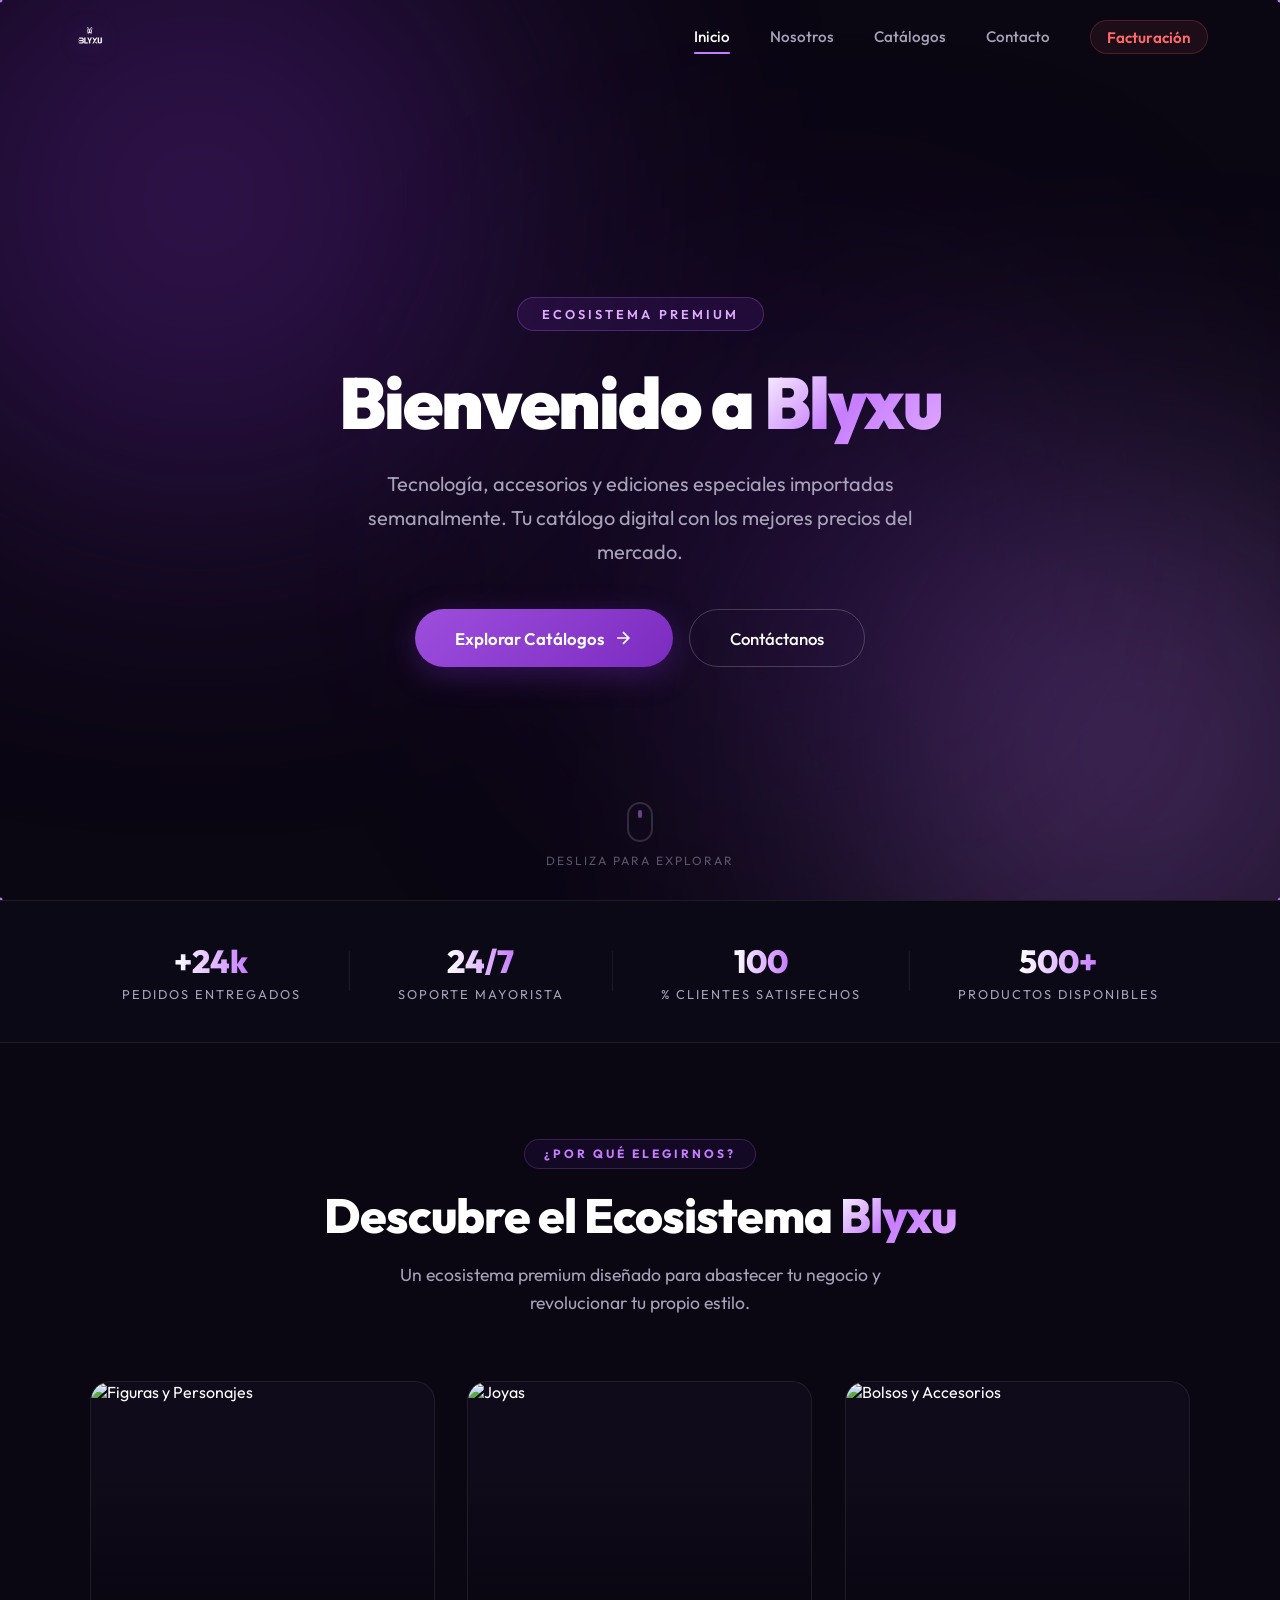
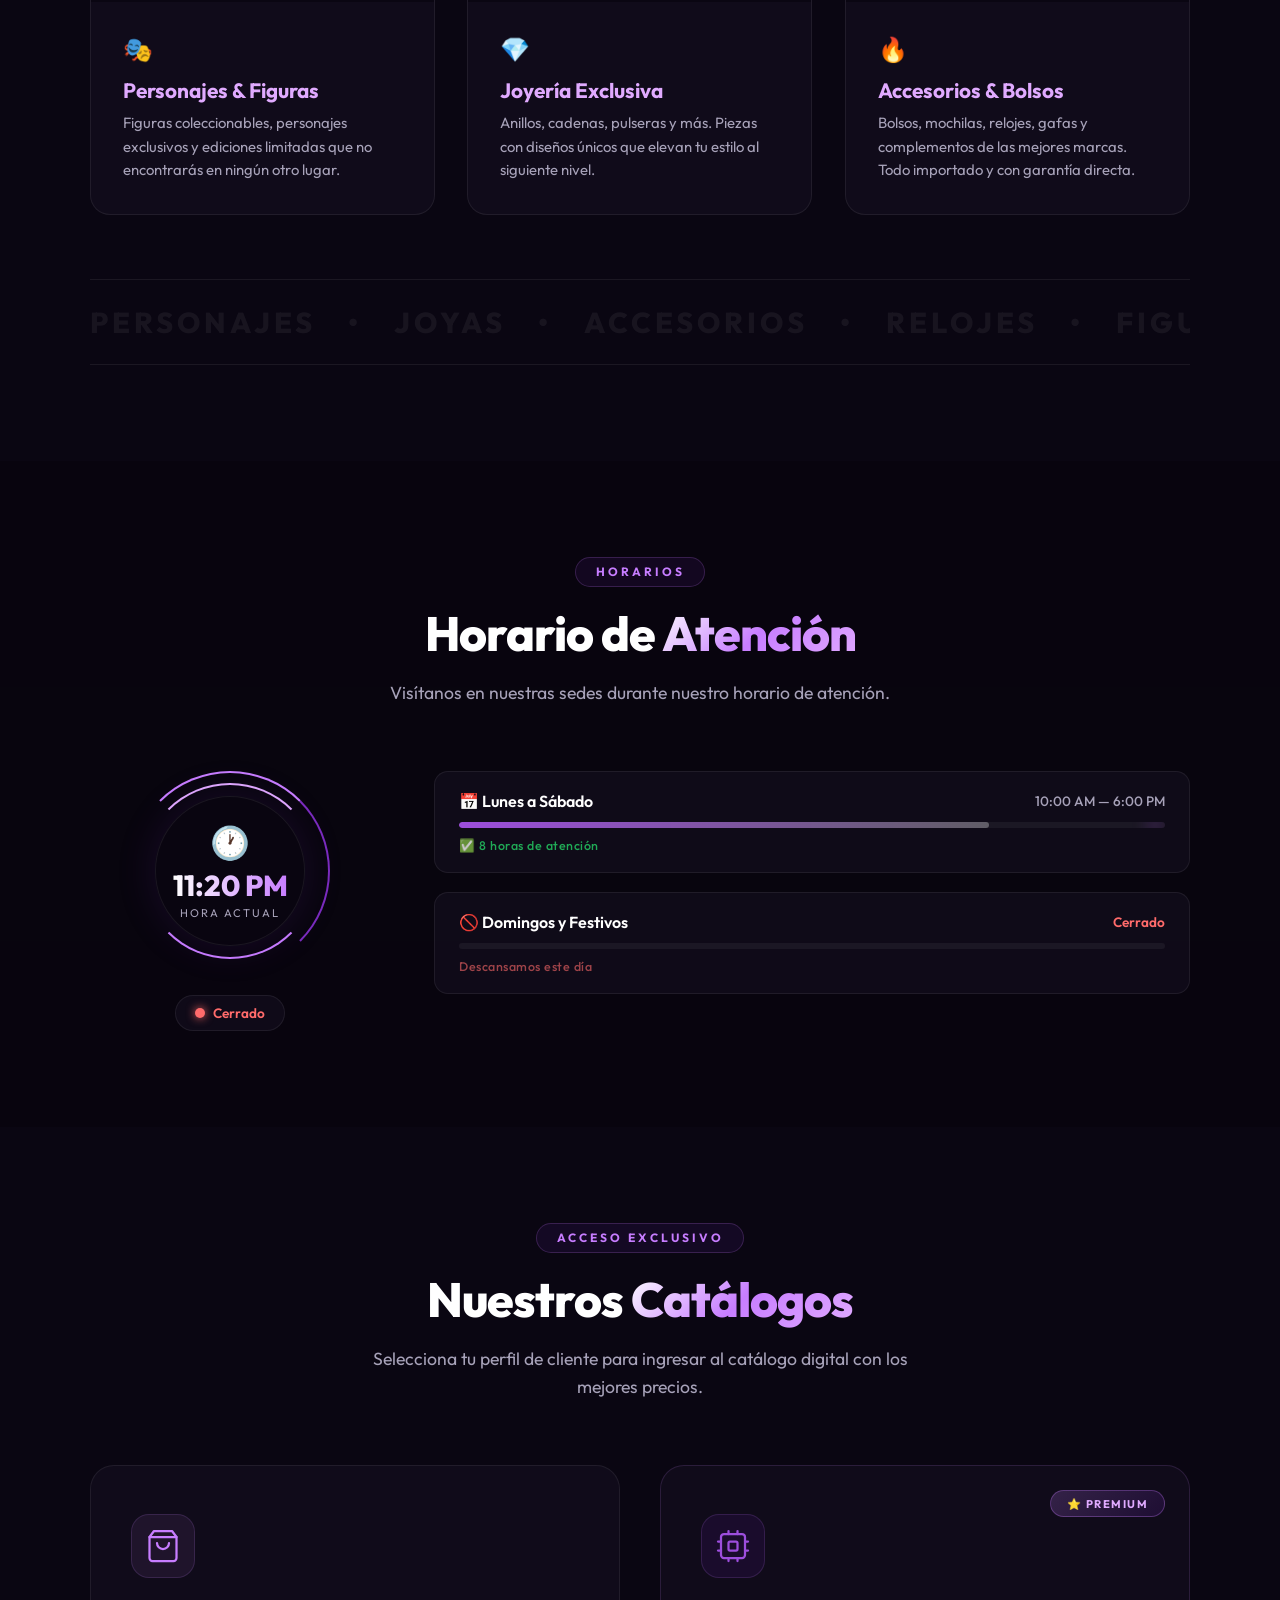
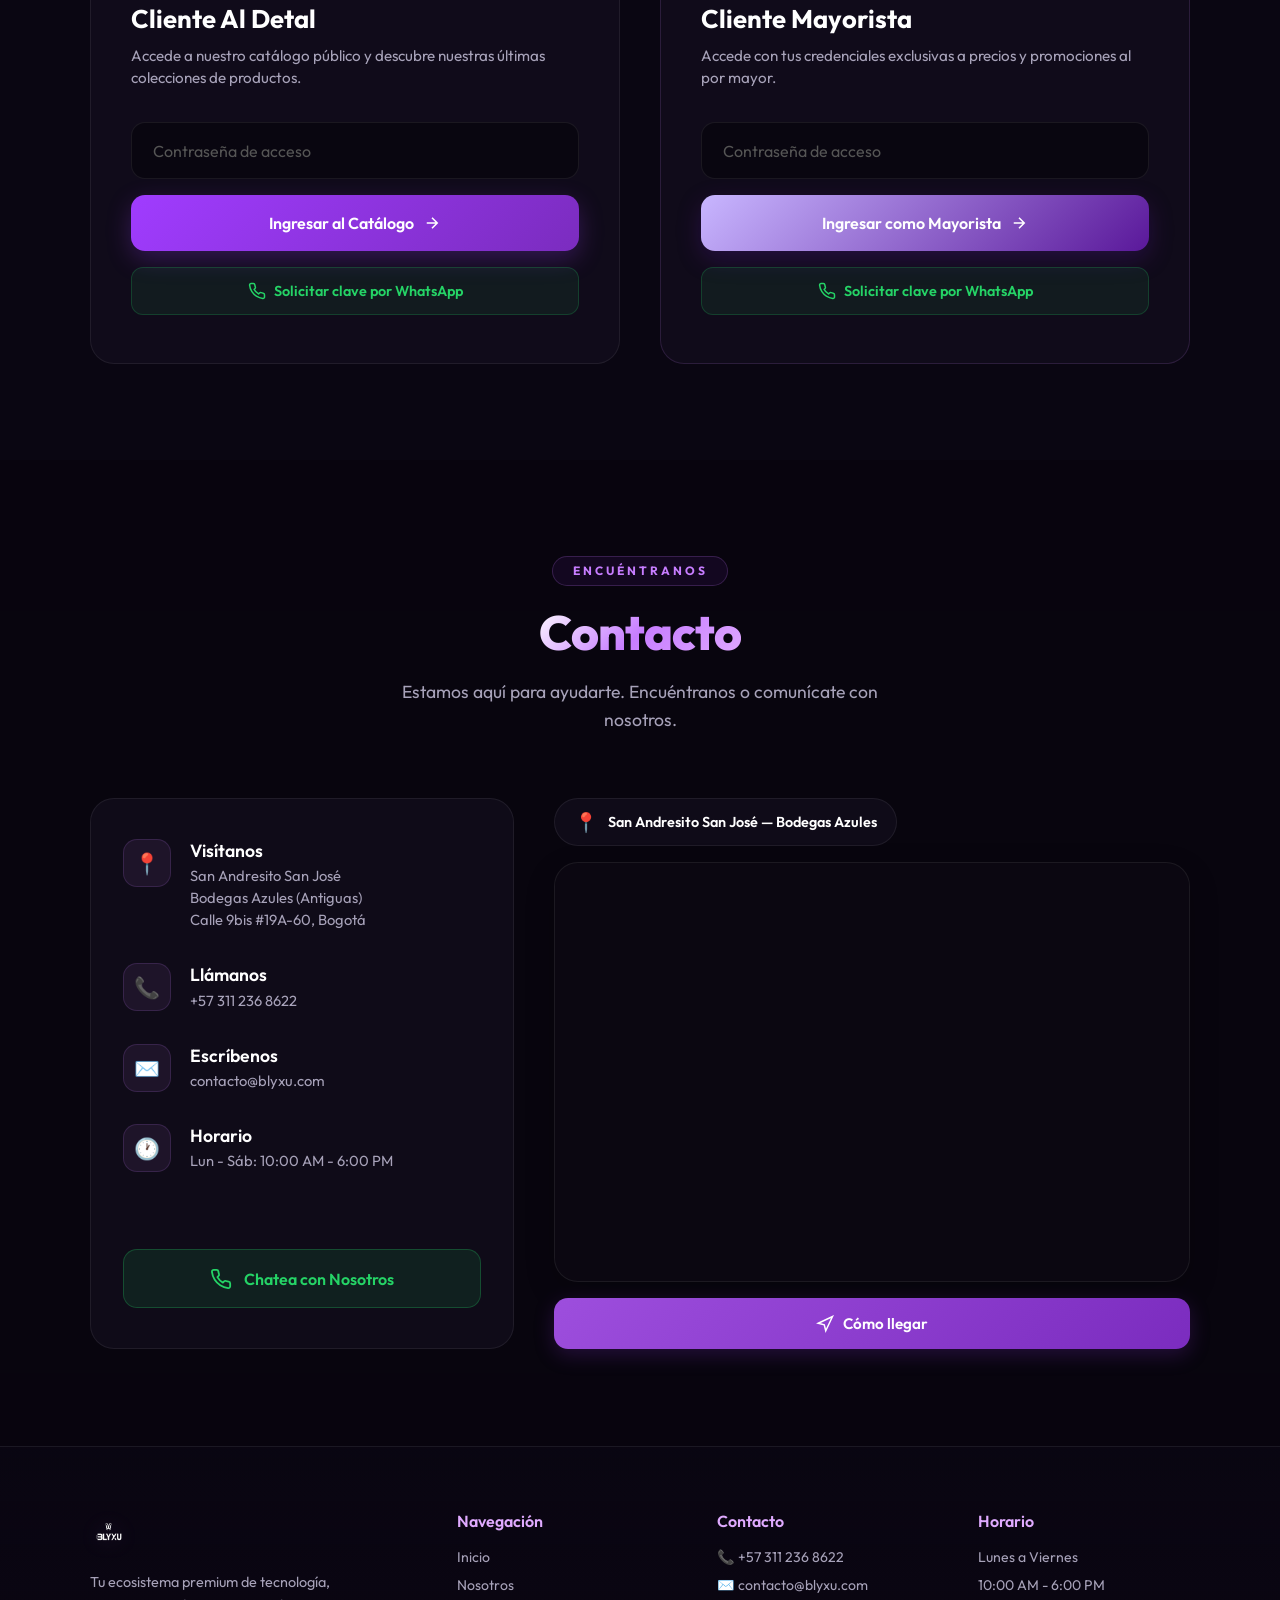
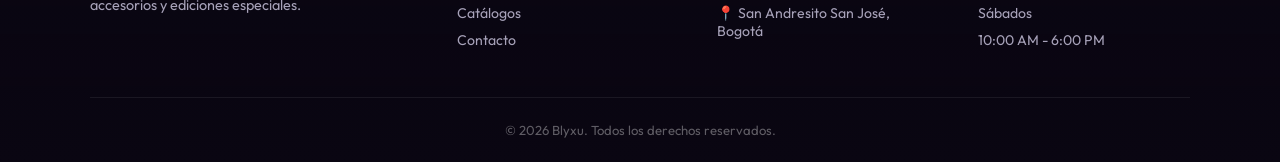
==== index.html @ cc8ca080 "Add files via upload" ====
<!DOCTYPE html>
<html lang="es">

<head>
    <meta charset="UTF-8">
    <meta name="viewport" content="width=device-width, initial-scale=1.0">
    <title>Blyxu | Ecosistema Premium de Productos</title>
    <meta name="description"
        content="Blyxu - Tu ecosistema premium de tecnología, accesorios y ediciones especiales. Catálogos mayorista y detal.">
    <link href="https://fonts.googleapis.com/css2?family=Outfit:wght@300;400;500;600;700;800;900&display=swap"
        rel="stylesheet">
    <link rel="stylesheet" href="style.css">
</head>

<body>

    <!-- Floating Particles Background -->
    <div class="background-container">
        <div class="glow glow-1"></div>
        <div class="glow glow-2"></div>
        <div class="glow glow-3"></div>
        <canvas id="particles-canvas"></canvas>
    </div>



    <!-- ========== NAVIGATION BAR ========== -->
    <nav id="navbar" class="navbar">
        <div class="nav-inner">
            <a href="#inicio" class="nav-logo">
                <img src="logo.png" alt="Blyxu" class="nav-logo-img">
            </a>
            <div class="nav-links" id="nav-links">
                <a href="#inicio" class="nav-link active">Inicio</a>
                <a href="#nosotros" class="nav-link">Nosotros</a>
                <a href="#catalogos" class="nav-link">Catálogos</a>
                <a href="#contacto" class="nav-link">Contacto</a>
                <a href="facturacion.html" class="nav-link nav-link-highlight">Facturación</a>
            </div>
            <button class="nav-toggle" id="nav-toggle" aria-label="Abrir menú">
                <span></span><span></span><span></span>
            </button>
        </div>
    </nav>

    <!-- ========== HERO SECTION ========== -->
    <section id="inicio" class="hero-section">
        <div class="hero-content">
            <div class="hero-badge reveal-on-scroll">ECOSISTEMA PREMIUM</div>
            <h1 class="hero-title reveal-on-scroll delay-1">
                Bienvenido a <span class="gradient-text">Blyxu</span>
            </h1>
            <p class="hero-subtitle reveal-on-scroll delay-2">
                Tecnología, accesorios y ediciones especiales importadas semanalmente. Tu catálogo digital con los
                mejores precios del mercado.
            </p>
            <div class="hero-actions reveal-on-scroll delay-3">
                <a href="#catalogos" class="btn-hero-primary">
                    <span>Explorar Catálogos</span>
                    <svg width="20" height="20" viewBox="0 0 24 24" fill="none" stroke="currentColor" stroke-width="2">
                        <path d="M5 12h14M12 5l7 7-7 7" />
                    </svg>
                </a>
                <a href="#contacto" class="btn-hero-secondary">Contáctanos</a>
            </div>
        </div>
        <div class="hero-scroll-indicator">
            <div class="scroll-mouse">
                <div class="scroll-wheel"></div>
            </div>
            <span>Desliza para explorar</span>
        </div>
    </section>

    <!-- ========== STATS TICKER ========== -->
    <section class="stats-ticker reveal-on-scroll">
        <div class="stats-ticker-inner">
            <div class="stat-pill">
                <span class="stat-number" data-count="25000">0</span>
                <span class="stat-label">Pedidos Entregados</span>
            </div>
            <div class="stat-divider"></div>
            <div class="stat-pill">
                <span class="stat-number">24/7</span>
                <span class="stat-label">Soporte Mayorista</span>
            </div>
            <div class="stat-divider"></div>
            <div class="stat-pill">
                <span class="stat-number" data-count="100">0</span>
                <span class="stat-label">% Clientes Satisfechos</span>
            </div>
            <div class="stat-divider"></div>
            <div class="stat-pill">
                <span class="stat-number">500+</span>
                <span class="stat-label">Productos Disponibles</span>
            </div>
        </div>
    </section>

    <!-- ========== NOSOTROS / FEATURES ========== -->
    <section id="nosotros" class="section-block">
        <div class="section-inner">
            <div class="section-header reveal-on-scroll">
                <span class="section-tag">¿POR QUÉ ELEGIRNOS?</span>
                <h2 class="section-heading">Descubre el Ecosistema <span class="gradient-text">Blyxu</span></h2>
                <p class="section-desc">Un ecosistema premium diseñado para abastecer tu negocio y revolucionar tu
                    propio estilo.</p>
            </div>

            <div class="features-grid">
                <div class="feature-card reveal-on-scroll delay-1">
                    <div class="feature-img-wrap">
                        <img src="https://images.unsplash.com/photo-1608889825205-eebdb9fc5806?auto=format&fit=crop&q=80&w=600"
                            alt="Figuras y Personajes" loading="lazy">
                        <div class="feature-img-overlay"></div>
                    </div>
                    <div class="feature-body">
                        <div class="feature-icon-mini">🎭</div>
                        <h3>Personajes & Figuras</h3>
                        <p>Figuras coleccionables, personajes exclusivos y ediciones limitadas que no encontrarás en
                            ningún otro lugar.</p>
                    </div>
                </div>
                <div class="feature-card reveal-on-scroll delay-2">
                    <div class="feature-img-wrap">
                        <img src="https://images.unsplash.com/photo-1611591437281-460bfbe1220a?auto=format&fit=crop&q=80&w=600"
                            alt="Joyas" loading="lazy">
                        <div class="feature-img-overlay"></div>
                    </div>
                    <div class="feature-body">
                        <div class="feature-icon-mini">💎</div>
                        <h3>Joyería Exclusiva</h3>
                        <p>Anillos, cadenas, pulseras y más. Piezas con diseños únicos que elevan tu estilo al siguiente
                            nivel.</p>
                    </div>
                </div>
                <div class="feature-card reveal-on-scroll delay-3">
                    <div class="feature-img-wrap">
                        <img src="https://images.unsplash.com/photo-1548036328-c9fa89d128fa?auto=format&fit=crop&q=80&w=600"
                            alt="Bolsos y Accesorios" loading="lazy">
                        <div class="feature-img-overlay"></div>
                    </div>
                    <div class="feature-body">
                        <div class="feature-icon-mini">🔥</div>
                        <h3>Accesorios & Bolsos</h3>
                        <p>Bolsos, mochilas, relojes, gafas y complementos de las mejores marcas. Todo importado y con
                            garantía directa.</p>
                    </div>
                </div>
            </div>

            <!-- Horizontal Scrolling Brands/Features -->
            <div class="marquee-strip reveal-on-scroll">
                <div class="marquee-track">
                    <span>PERSONAJES</span><span>•</span>
                    <span>JOYAS</span><span>•</span>
                    <span>ACCESORIOS</span><span>•</span>
                    <span>RELOJES</span><span>•</span>
                    <span>FIGURAS</span><span>•</span>
                    <span>EDICIONES LIMITADAS</span><span>•</span>
                    <span>PERSONAJES</span><span>•</span>
                    <span>JOYAS</span><span>•</span>
                    <span>ACCESORIOS</span><span>•</span>
                    <span>RELOJES</span><span>•</span>
                    <span>FIGURAS</span><span>•</span>
                    <span>EDICIONES LIMITADAS</span><span>•</span>
                </div>
            </div>
        </div>
    </section>

    <!-- ========== HORARIOS ========== -->
    <section class="section-block section-dark" id="horarios">
        <div class="section-inner">
            <div class="section-header reveal-on-scroll">
                <span class="section-tag">HORARIOS</span>
                <h2 class="section-heading">Horario de <span class="gradient-text">Atención</span></h2>
                <p class="section-desc">Visítanos en nuestras sedes durante nuestro horario de atención.</p>
            </div>

            <div class="schedule-visual">
                <!-- Animated Clock -->
                <div class="schedule-clock-wrap reveal-on-scroll delay-1">
                    <div class="schedule-clock">
                        <div class="clock-ring"></div>
                        <div class="clock-ring clock-ring-2"></div>
                        <div class="clock-center">
                            <div class="clock-icon">🕐</div>
                            <div class="clock-live" id="live-clock">--:--</div>
                            <div class="clock-label">Hora Actual</div>
                        </div>
                    </div>
                    <div class="clock-status" id="clock-status">
                        <span class="status-dot"></span>
                        <span>Verificando...</span>
                    </div>
                </div>

                <!-- Schedule Bars (Compact) -->
                <div class="schedule-bars-wrap">
                    <div class="schedule-bar-item reveal-on-scroll delay-1">
                        <div class="bar-header">
                            <span class="bar-day">📅 Lunes a Sábado</span>
                            <span class="bar-time">10:00 AM — 6:00 PM</span>
                        </div>
                        <div class="bar-track">
                            <div class="bar-fill" data-width="75" style="--bar-color: #9d4edd;"></div>
                            <div class="bar-glow" style="--bar-color: #9d4edd;"></div>
                        </div>
                        <div class="bar-status-tag open-tag">✅ 8 horas de atención</div>
                    </div>
                    <div class="schedule-bar-item schedule-bar-closed reveal-on-scroll delay-2">
                        <div class="bar-header">
                            <span class="bar-day">🚫 Domingos y Festivos</span>
                            <span class="bar-time closed-text">Cerrado</span>
                        </div>
                        <div class="bar-track">
                            <div class="bar-fill" data-width="0" style="--bar-color: #ff6b6b;"></div>
                        </div>
                        <div class="bar-status-tag closed-tag">Descansamos este día</div>
                    </div>
                </div>
            </div>
        </div>
    </section>

    <!-- ========== CATÁLOGOS ========== -->
    <section id="catalogos" class="section-block">
        <div class="section-inner">
            <div class="section-header reveal-on-scroll">
                <span class="section-tag">ACCESO EXCLUSIVO</span>
                <h2 class="section-heading">Nuestros <span class="gradient-text">Catálogos</span></h2>
                <p class="section-desc">Selecciona tu perfil de cliente para ingresar al catálogo digital con los
                    mejores precios.</p>
            </div>

            <div class="catalog-cards">
                <!-- Detal Card -->
                <div class="catalog-card reveal-on-scroll delay-1" id="card-detal">
                    <div class="catalog-card-shine"></div>
                    <div class="catalog-card-content">
                        <div class="catalog-icon">
                            <svg xmlns="http://www.w3.org/2000/svg" width="36" height="36" viewBox="0 0 24 24"
                                fill="none" stroke="currentColor" stroke-width="1.5" stroke-linecap="round"
                                stroke-linejoin="round">
                                <path d="M6 2 3 6v14a2 2 0 0 0 2 2h14a2 2 0 0 0 2-2V6l-3-4Z" />
                                <path d="M3 6h18" />
                                <path d="M16 10a4 4 0 0 1-8 0" />
                            </svg>
                        </div>
                        <h3>Cliente Al Detal</h3>
                        <p>Accede a nuestro catálogo público y descubre nuestras últimas colecciones de productos.</p>
                        <form id="form-detal" class="catalog-form">
                            <div class="input-wrap">
                                <input type="password" id="pass-detal" required placeholder="Contraseña de acceso"
                                    autocomplete="off">
                                <div class="input-focus-line"></div>
                            </div>
                            <div id="error-detal" class="form-error">Contraseña incorrecta</div>
                            <button type="submit" class="btn-catalog btn-detal">
                                <span>Ingresar al Catálogo</span>
                                <svg width="18" height="18" viewBox="0 0 24 24" fill="none" stroke="currentColor"
                                    stroke-width="2">
                                    <path d="M5 12h14M12 5l7 7-7 7" />
                                </svg>
                            </button>
                            <a href="https://wa.me/573112368622?text=Solicito%20clave%20para%20ingresar%20al%20cat%C3%A1logo"
                                target="_blank" class="btn-whatsapp">
                                <svg xmlns="http://www.w3.org/2000/svg" width="18" height="18" viewBox="0 0 24 24"
                                    fill="none" stroke="currentColor" stroke-width="2" stroke-linecap="round"
                                    stroke-linejoin="round">
                                    <path
                                        d="M22 16.92v3a2 2 0 0 1-2.18 2 19.79 19.79 0 0 1-8.63-3.07 19.5 19.5 0 0 1-6-6 19.79 19.79 0 0 1-3.07-8.67A2 2 0 0 1 4.11 2h3a2 2 0 0 1 2 1.72 12.84 12.84 0 0 0 .7 2.81 2 2 0 0 1-.45 2.11L8.09 9.91a16 16 0 0 0 6 6l1.27-1.27a2 2 0 0 1 2.11-.45 12.84 12.84 0 0 0 2.81.7A2 2 0 0 1 22 16.92z" />
                                </svg>
                                Solicitar clave por WhatsApp
                            </a>
                        </form>
                    </div>
                </div>

                <!-- Mayorista Card -->
                <div class="catalog-card catalog-card-premium reveal-on-scroll delay-2" id="card-mayorista">
                    <div class="catalog-card-shine"></div>
                    <div class="premium-badge">⭐ PREMIUM</div>
                    <div class="catalog-card-content">
                        <div class="catalog-icon catalog-icon-premium">
                            <svg xmlns="http://www.w3.org/2000/svg" width="36" height="36" viewBox="0 0 24 24"
                                fill="none" stroke="currentColor" stroke-width="1.5" stroke-linecap="round"
                                stroke-linejoin="round">
                                <rect width="16" height="16" x="4" y="4" rx="2" ry="2" />
                                <rect width="6" height="6" x="9" y="9" rx="1" />
                                <path d="M15 2v2" />
                                <path d="M15 20v2" />
                                <path d="M2 15h2" />
                                <path d="M2 9h2" />
                                <path d="M20 15h2" />
                                <path d="M20 9h2" />
                                <path d="M9 2v2" />
                                <path d="M9 20v2" />
                            </svg>
                        </div>
                        <h3>Cliente Mayorista</h3>
                        <p>Accede con tus credenciales exclusivas a precios y promociones al por mayor.</p>
                        <form id="form-mayorista" class="catalog-form">
                            <div class="input-wrap">
                                <input type="password" id="pass-mayorista" required placeholder="Contraseña de acceso"
                                    autocomplete="off">
                                <div class="input-focus-line"></div>
                            </div>
                            <div id="error-mayorista" class="form-error">Contraseña incorrecta</div>
                            <button type="submit" class="btn-catalog btn-mayorista">
                                <span>Ingresar como Mayorista</span>
                                <svg width="18" height="18" viewBox="0 0 24 24" fill="none" stroke="currentColor"
                                    stroke-width="2">
                                    <path d="M5 12h14M12 5l7 7-7 7" />
                                </svg>
                            </button>
                            <a href="https://wa.me/573112368622?text=Solicito%20clave%20para%20ingresar%20al%20cat%C3%A1logo"
                                target="_blank" class="btn-whatsapp">
                                <svg xmlns="http://www.w3.org/2000/svg" width="18" height="18" viewBox="0 0 24 24"
                                    fill="none" stroke="currentColor" stroke-width="2" stroke-linecap="round"
                                    stroke-linejoin="round">
                                    <path
                                        d="M22 16.92v3a2 2 0 0 1-2.18 2 19.79 19.79 0 0 1-8.63-3.07 19.5 19.5 0 0 1-6-6 19.79 19.79 0 0 1-3.07-8.67A2 2 0 0 1 4.11 2h3a2 2 0 0 1 2 1.72 12.84 12.84 0 0 0 .7 2.81 2 2 0 0 1-.45 2.11L8.09 9.91a16 16 0 0 0 6 6l1.27-1.27a2 2 0 0 1 2.11-.45 12.84 12.84 0 0 0 2.81.7A2 2 0 0 1 22 16.92z" />
                                </svg>
                                Solicitar clave por WhatsApp
                            </a>
                        </form>
                    </div>
                </div>
            </div>
        </div>
    </section>

    <!-- ========== CONTACTO ========== -->
    <section id="contacto" class="section-block section-dark">
        <div class="section-inner">
            <div class="section-header reveal-on-scroll">
                <span class="section-tag">ENCUÉNTRANOS</span>
                <h2 class="section-heading"><span class="gradient-text">Contacto</span></h2>
                <p class="section-desc">Estamos aquí para ayudarte. Encuéntranos o comunícate con nosotros.</p>
            </div>

            <div class="contact-grid">
                <div class="contact-info-card reveal-on-scroll delay-1">
                    <div class="info-item">
                        <span class="info-icon">📍</span>
                        <div>
                            <h3>Visítanos</h3>
                            <p>San Andresito San José<br>Bodegas Azules (Antiguas)<br>Calle 9bis #19A-60, Bogotá</p>
                        </div>
                    </div>
                    <div class="info-item">
                        <span class="info-icon">📞</span>
                        <div>
                            <h3>Llámanos</h3>
                            <p>+57 311 236 8622</p>
                        </div>
                    </div>
                    <div class="info-item">
                        <span class="info-icon">✉️</span>
                        <div>
                            <h3>Escríbenos</h3>
                            <p>contacto@blyxu.com</p>
                        </div>
                    </div>
                    <div class="info-item">
                        <span class="info-icon">🕐</span>
                        <div>
                            <h3>Horario</h3>
                            <p>Lun - Sáb: 10:00 AM - 6:00 PM</p>
                        </div>
                    </div>
                    <a href="https://wa.me/573112368622?text=Hola%2C%20quiero%20más%20información" target="_blank"
                        class="btn-whatsapp-big">
                        <svg xmlns="http://www.w3.org/2000/svg" width="22" height="22" viewBox="0 0 24 24" fill="none"
                            stroke="currentColor" stroke-width="2" stroke-linecap="round" stroke-linejoin="round">
                            <path
                                d="M22 16.92v3a2 2 0 0 1-2.18 2 19.79 19.79 0 0 1-8.63-3.07 19.5 19.5 0 0 1-6-6 19.79 19.79 0 0 1-3.07-8.67A2 2 0 0 1 4.11 2h3a2 2 0 0 1 2 1.72 12.84 12.84 0 0 0 .7 2.81 2 2 0 0 1-.45 2.11L8.09 9.91a16 16 0 0 0 6 6l1.27-1.27a2 2 0 0 1 2.11-.45 12.84 12.84 0 0 0 2.81.7A2 2 0 0 1 22 16.92z" />
                        </svg>
                        Chatea con Nosotros
                    </a>
                </div>
                <div class="contact-map-wrap reveal-on-scroll delay-2">
                    <div class="map-label">
                        <span class="map-pin-anim">📍</span>
                        <span>San Andresito San José — Bodegas Azules</span>
                    </div>
                    <div class="contact-map-card">
                        <iframe
                            src="https://www.google.com/maps/embed?pb=!1m18!1m12!1m3!1d3976.85!2d-74.09147!3d4.60434!2m3!1f0!2f0!3f0!3m2!1i1024!2i768!4f13.1!3m3!1m2!1s0x8e3f99a7dc4fef97%3A0x5e1aef4b4e9c8a1a!2sSan%20Andresito%20San%20Jos%C3%A9!5e0!3m2!1ses!2sco!4v1700000000000!5m2!1ses!2sco"
                            width="100%" height="100%" style="border:0;" allowfullscreen="" loading="lazy"
                            referrerpolicy="no-referrer-when-downgrade"></iframe>
                    </div>
                    <a href="https://maps.google.com/?q=San+Andresito+San+Jose+Bogota" target="_blank"
                        class="map-directions-btn">
                        <svg width="18" height="18" viewBox="0 0 24 24" fill="none" stroke="currentColor"
                            stroke-width="2">
                            <path d="M3 11l19-9-9 19-2-8-8-2z" />
                        </svg>
                        Cómo llegar
                    </a>
                </div>
            </div>
        </div>
    </section>



    <!-- ========== FOOTER ========== -->
    <footer class="footer">
        <div class="footer-inner">
            <div class="footer-top">
                <div class="footer-brand">
                    <img src="logo.png" alt="Blyxu" class="footer-logo">
                    <p>Tu ecosistema premium de tecnología, accesorios y ediciones especiales.</p>
                </div>
                <div class="footer-links-group">
                    <h4>Navegación</h4>
                    <a href="#inicio">Inicio</a>
                    <a href="#nosotros">Nosotros</a>
                    <a href="#catalogos">Catálogos</a>
                    <a href="#contacto">Contacto</a>
                </div>
                <div class="footer-links-group">
                    <h4>Contacto</h4>
                    <span>📞 +57 311 236 8622</span>
                    <span>✉️ contacto@blyxu.com</span>
                    <span>📍 San Andresito San José, Bogotá</span>
                </div>
                <div class="footer-links-group">
                    <h4>Horario</h4>
                    <span>Lunes a Viernes</span>
                    <span>10:00 AM - 6:00 PM</span>
                    <span>Sábados</span>
                    <span>10:00 AM - 6:00 PM</span>
                </div>
            </div>
            <div class="footer-bottom">
                <span>&copy; 2026 Blyxu. Todos los derechos reservados.</span>
            </div>
        </div>
    </footer>

    <script src="script.js"></script>
</body>

</html>
---- style.css ----
:root {
    --bg: #0a0612;
    --text: #ffffff;
    --text-muted: #a7a2b9;
    --purple: #7b2cbf;
    --purple-light: #c77dff;
    --purple-pale: #e0aaff;
    --glass: rgba(22, 17, 34, 0.55);
    --glass-border: rgba(255,255,255,0.07);
    --radius: 20px;
}
*, *::before, *::after { margin:0; padding:0; box-sizing:border-box; }
html { scroll-behavior: smooth; scroll-padding-top: 80px; }
body { font-family:'Outfit',sans-serif; background:var(--bg); color:var(--text); overflow-x:hidden; }

/* ===== BACKGROUND ===== */
.background-container { position:fixed; inset:0; z-index:-1; overflow:hidden; }
#particles-canvas { position:absolute; inset:0; width:100%; height:100%; }
.glow { position:absolute; border-radius:50%; filter:blur(150px); opacity:.4; animation:gFloat 20s infinite alternate; }
.glow-1 { width:600px; height:600px; background:var(--purple); top:-100px; left:-100px; }
.glow-2 { width:500px; height:500px; background:var(--purple-light); bottom:-100px; right:-100px; animation-delay:-7s; }
.glow-3 { width:350px; height:350px; background:#5a189a; top:40%; left:50%; animation-delay:-12s; }
@keyframes gFloat { 0%{transform:translate(0,0) scale(1)} 50%{transform:translate(80px,40px) scale(1.15)} 100%{transform:translate(-40px,80px) scale(.9)} }

/* ===== SCHEDULE VISUAL ===== */
.schedule-visual { display:grid; grid-template-columns:280px 1fr; gap:4rem; align-items:start; }

/* Clock */
.schedule-clock-wrap { display:flex; flex-direction:column; align-items:center; gap:1.5rem; }
.schedule-clock { position:relative; width:200px; height:200px; display:flex; align-items:center; justify-content:center; }
.clock-ring { position:absolute; inset:0; border-radius:50%; border:2px solid transparent; border-top-color:var(--purple-light); border-right-color:var(--purple); animation:clockSpin 4s linear infinite; }
.clock-ring-2 { border-top-color:var(--purple-pale); border-right-color:transparent; border-bottom-color:var(--purple-light); animation:clockSpin 6s linear infinite reverse; inset:12px; }
@keyframes clockSpin { 0%{transform:rotate(0deg)} 100%{transform:rotate(360deg)} }
.clock-center { text-align:center; z-index:2; background:rgba(10,6,18,.8); border-radius:50%; width:150px; height:150px; display:flex; flex-direction:column; align-items:center; justify-content:center; border:1px solid var(--glass-border); box-shadow:0 0 40px rgba(123,44,191,.15); }
.clock-icon { font-size:2rem; margin-bottom:.3rem; }
.clock-live { font-size:1.8rem; font-weight:800; background:linear-gradient(to right,#fff,var(--purple-light)); -webkit-background-clip:text; background-clip:text; -webkit-text-fill-color:transparent; }
.clock-label { font-size:.7rem; color:var(--text-muted); text-transform:uppercase; letter-spacing:2px; margin-top:.2rem; }
.clock-status { display:flex; align-items:center; gap:.5rem; padding:.5rem 1.2rem; background:var(--glass); border:1px solid var(--glass-border); border-radius:50px; font-size:.85rem; font-weight:600; }
.status-dot { width:10px; height:10px; border-radius:50%; background:#25D366; box-shadow:0 0 10px #25D366; animation:statusPulse 2s infinite; }
.status-dot.closed-dot { background:#ff6b6b; box-shadow:0 0 10px #ff6b6b; }
@keyframes statusPulse { 0%,100%{opacity:1;transform:scale(1)} 50%{opacity:.5;transform:scale(.8)} }

/* Bars */
.schedule-bars-wrap { display:flex; flex-direction:column; gap:1.2rem; }
.schedule-bar-item { background:var(--glass); border:1px solid var(--glass-border); border-radius:14px; padding:1.2rem 1.5rem; transition:all .35s; }
.schedule-bar-item:hover { border-color:rgba(199,125,255,.3); transform:translateX(6px); box-shadow:0 8px 25px rgba(0,0,0,.3); }
.bar-header { display:flex; justify-content:space-between; align-items:center; margin-bottom:.7rem; }
.bar-day { font-size:1rem; font-weight:600; }
.bar-time { font-size:.85rem; color:var(--text-muted); font-weight:500; }
.closed-text { color:#ff6b6b; font-weight:600; }
.bar-track { position:relative; width:100%; height:6px; background:rgba(255,255,255,.05); border-radius:6px; overflow:hidden; }
.bar-fill { height:100%; width:0; background:linear-gradient(90deg, var(--bar-color), rgba(255,255,255,.3)); border-radius:6px; transition:width 1.5s cubic-bezier(.16,1,.3,1); position:relative; }
.bar-fill.animated { width:var(--target-width); }
.bar-glow { position:absolute; top:0; right:0; width:20px; height:100%; background:var(--bar-color); border-radius:50%; filter:blur(8px); opacity:0; transition:opacity 1s 1s; }
.bar-fill.animated ~ .bar-glow { opacity:.6; }
.schedule-bar-closed { opacity:.5; }
.schedule-bar-closed:hover { opacity:.7; }
.bar-status-tag { font-size:.78rem; margin-top:.6rem; font-weight:500; letter-spacing:.5px; }
.open-tag { color:rgba(37,211,102,.8); }
.closed-tag { color:rgba(255,107,107,.6); }

@media(max-width:768px){
    .schedule-visual { grid-template-columns:1fr; justify-items:center; gap:2.5rem; }
    .schedule-bars-wrap { width:100%; }
}

/* ===== NAVBAR ===== */
.navbar { position:fixed; top:0; left:0; width:100%; z-index:999; padding:1rem 0; transition:all .4s ease; }
.navbar.scrolled { background:rgba(10,6,18,.85); backdrop-filter:blur(20px); border-bottom:1px solid var(--glass-border); padding:.6rem 0; box-shadow:0 4px 30px rgba(0,0,0,.3); }
.nav-inner { max-width:1200px; margin:0 auto; padding:0 2rem; display:flex; align-items:center; justify-content:space-between; }
.nav-logo-img { height:38px; width:auto; filter:drop-shadow(0 0 12px rgba(199,125,255,.3)); transition:transform .3s; }
.nav-logo-img:hover { transform:scale(1.08); }
.nav-links { display:flex; gap:2.5rem; }
.nav-link { color:var(--text-muted); text-decoration:none; font-size:.95rem; font-weight:500; position:relative; transition:color .3s; padding:.4rem 0; }
.nav-link::after { content:''; position:absolute; bottom:0; left:0; width:0; height:2px; background:var(--purple-light); border-radius:2px; transition:width .3s; }
.nav-link:hover, .nav-link.active { color:#fff; }
.nav-link:hover::after, .nav-link.active::after { width:100%; }
.nav-link-highlight { color:#ff6b6b !important; background:rgba(255,107,107,.08); padding:.4rem 1rem !important; border-radius:50px; border:1px solid rgba(255,107,107,.2); font-weight:600; }
.nav-link-highlight::after { display:none !important; }
.nav-link-highlight:hover { background:rgba(255,107,107,.18); color:#fff !important; border-color:rgba(255,107,107,.4); transform:translateY(-2px); box-shadow:0 4px 15px rgba(255,107,107,.2); }
.nav-toggle { display:none; background:none; border:none; cursor:pointer; flex-direction:column; gap:5px; padding:6px; }
.nav-toggle span { display:block; width:24px; height:2px; background:#fff; border-radius:2px; transition:all .3s; }
@media(max-width:768px){
    .nav-links { position:fixed; top:0; right:-100%; width:70%; max-width:300px; height:100vh; background:rgba(10,6,18,.95); backdrop-filter:blur(25px); flex-direction:column; padding:6rem 2rem 2rem; gap:2rem; transition:right .4s cubic-bezier(.4,0,.2,1); border-left:1px solid var(--glass-border); }
    .nav-links.open { right:0; }
    .nav-toggle { display:flex; z-index:1001; }
    .nav-toggle.open span:nth-child(1){transform:rotate(45deg) translate(5px,5px)}
    .nav-toggle.open span:nth-child(2){opacity:0}
    .nav-toggle.open span:nth-child(3){transform:rotate(-45deg) translate(5px,-5px)}
}

/* ===== HERO ===== */
.hero-section { min-height:100vh; display:flex; flex-direction:column; justify-content:center; align-items:center; text-align:center; padding:8rem 2rem 4rem; position:relative; }
.hero-content { max-width:800px; }
.hero-badge { display:inline-block; padding:.5rem 1.5rem; border-radius:50px; background:rgba(123,44,191,.15); border:1px solid rgba(199,125,255,.25); color:var(--purple-pale); font-size:.8rem; font-weight:600; letter-spacing:3px; margin-bottom:2rem; }
.hero-title { font-size:clamp(2.5rem,6vw,4.5rem); font-weight:900; line-height:1.1; margin-bottom:1.5rem; letter-spacing:-2px; }
.gradient-text { background:linear-gradient(135deg,#fff 0%,var(--purple-light) 50%,var(--purple-pale) 100%); -webkit-background-clip:text; background-clip:text; -webkit-text-fill-color:transparent; }
.hero-subtitle { font-size:clamp(1rem,2vw,1.25rem); color:var(--text-muted); max-width:600px; margin:0 auto 2.5rem; line-height:1.7; }
.hero-actions { display:flex; gap:1rem; justify-content:center; flex-wrap:wrap; }
.btn-hero-primary { display:inline-flex; align-items:center; gap:.6rem; padding:1.1rem 2.5rem; background:linear-gradient(135deg,#9d4edd,#7b2cbf); color:#fff; border:none; border-radius:50px; font-size:1.05rem; font-weight:600; text-decoration:none; cursor:pointer; transition:all .35s cubic-bezier(.4,0,.2,1); box-shadow:0 8px 30px rgba(123,44,191,.35); }
.btn-hero-primary:hover { transform:translateY(-4px) scale(1.03); box-shadow:0 12px 40px rgba(123,44,191,.5); }
.btn-hero-secondary { display:inline-flex; align-items:center; padding:1.1rem 2.5rem; background:transparent; color:#fff; border:1px solid rgba(255,255,255,.2); border-radius:50px; font-size:1.05rem; font-weight:500; text-decoration:none; transition:all .35s; }
.btn-hero-secondary:hover { background:rgba(255,255,255,.08); border-color:var(--purple-light); transform:translateY(-3px); }
.hero-scroll-indicator { position:absolute; bottom:2rem; display:flex; flex-direction:column; align-items:center; gap:.7rem; opacity:.5; animation:fadeInUp 1.5s 1.5s backwards; }
.hero-scroll-indicator span { font-size:.75rem; color:var(--text-muted); letter-spacing:2px; text-transform:uppercase; }
.scroll-mouse { width:26px; height:40px; border:2px solid rgba(255,255,255,.3); border-radius:14px; position:relative; }
.scroll-wheel { width:4px; height:8px; background:var(--purple-light); border-radius:4px; position:absolute; top:6px; left:50%; transform:translateX(-50%); animation:scrollWheel 2s infinite; }
@keyframes scrollWheel { 0%{opacity:1;transform:translateX(-50%) translateY(0)} 100%{opacity:0;transform:translateX(-50%) translateY(16px)} }

/* ===== STATS TICKER ===== */
.stats-ticker { padding:2.5rem 2rem; border-top:1px solid var(--glass-border); border-bottom:1px solid var(--glass-border); background:rgba(22,17,34,.3); }
.stats-ticker-inner { max-width:1100px; margin:0 auto; display:flex; justify-content:center; align-items:center; gap:3rem; flex-wrap:wrap; }
.stat-pill { text-align:center; }
.stat-number { font-size:2rem; font-weight:800; background:linear-gradient(to right,#fff,var(--purple-light)); -webkit-background-clip:text; background-clip:text; -webkit-text-fill-color:transparent; }
.stat-label { display:block; font-size:.8rem; color:var(--text-muted); text-transform:uppercase; letter-spacing:2px; margin-top:.3rem; }
.stat-divider { width:1px; height:40px; background:var(--glass-border); }
@media(max-width:600px){ .stat-divider{display:none} .stats-ticker-inner{gap:1.5rem} }

/* ===== SECTIONS ===== */
.section-block { padding:6rem 2rem; }
.section-dark { background:rgba(0,0,0,.2); }
.section-inner { max-width:1100px; margin:0 auto; }
.section-header { text-align:center; margin-bottom:4rem; }
.section-tag { display:inline-block; font-size:.75rem; font-weight:700; letter-spacing:3px; color:var(--purple-light); margin-bottom:1rem; padding:.4rem 1.2rem; background:rgba(123,44,191,.1); border:1px solid rgba(199,125,255,.2); border-radius:50px; }
.section-heading { font-size:clamp(2rem,4vw,3rem); font-weight:800; margin-bottom:1rem; letter-spacing:-1px; }
.section-desc { color:var(--text-muted); font-size:1.1rem; max-width:550px; margin:0 auto; line-height:1.6; }

/* ===== FEATURES ===== */
.features-grid { display:grid; grid-template-columns:repeat(auto-fit,minmax(300px,1fr)); gap:2rem; }
.feature-card { background:var(--glass); border:1px solid var(--glass-border); border-radius:var(--radius); overflow:hidden; transition:all .45s cubic-bezier(.4,0,.2,1); }
.feature-card:hover { transform:translateY(-10px); border-color:rgba(199,125,255,.3); box-shadow:0 20px 50px rgba(0,0,0,.4); }
.feature-img-wrap { position:relative; overflow:hidden; height:220px; }
.feature-img-wrap img { width:100%; height:100%; object-fit:cover; transition:transform .6s; }
.feature-card:hover .feature-img-wrap img { transform:scale(1.1); }
.feature-img-overlay { position:absolute; inset:0; background:linear-gradient(to top,var(--bg),transparent 60%); }
.feature-body { padding:2rem; position:relative; }
.feature-icon-mini { font-size:1.5rem; margin-bottom:.8rem; }
.feature-body h3 { font-size:1.3rem; font-weight:700; color:var(--purple-pale); margin-bottom:.5rem; }
.feature-body p { color:var(--text-muted); font-size:.93rem; line-height:1.6; }

/* ===== MARQUEE ===== */
.marquee-strip { margin-top:4rem; overflow:hidden; padding:1.5rem 0; border-top:1px solid var(--glass-border); border-bottom:1px solid var(--glass-border); }
.marquee-track { display:flex; gap:2rem; width:max-content; animation:marqueeScroll 20s linear infinite; }
.marquee-track span { font-size:1.8rem; font-weight:800; color:rgba(255,255,255,.06); text-transform:uppercase; letter-spacing:4px; white-space:nowrap; }
@keyframes marqueeScroll { 0%{transform:translateX(0)} 100%{transform:translateX(-50%)} }

/* ===== SCHEDULE ===== */
.schedule-layout { display:grid; grid-template-columns:1fr 1.2fr; gap:4rem; align-items:center; }
.schedule-text .section-tag { margin-bottom:1.5rem; }
.schedule-text .section-heading { text-align:left; }
.schedule-text .section-desc { text-align:left; margin:0; }
.schedule-cards { display:flex; flex-direction:column; gap:1.2rem; }
.schedule-card { background:var(--glass); border:1px solid var(--glass-border); border-radius:var(--radius); padding:1.8rem 2rem; display:flex; align-items:center; justify-content:space-between; gap:1rem; position:relative; overflow:hidden; transition:all .4s; }
.schedule-card:hover { transform:translateX(8px); border-color:rgba(199,125,255,.3); }
.schedule-card-glow { position:absolute; top:50%; left:0; width:4px; height:60%; transform:translateY(-50%); background:var(--purple-light); border-radius:0 4px 4px 0; box-shadow:0 0 20px var(--purple-light); }
.schedule-day { font-size:1.1rem; font-weight:600; }
.schedule-time { font-size:1rem; color:var(--text-muted); }
.schedule-status { padding:.3rem .8rem; border-radius:50px; font-size:.75rem; font-weight:700; letter-spacing:1px; }
.schedule-status.open { background:rgba(37,211,102,.12); color:#25D366; border:1px solid rgba(37,211,102,.25); }
.schedule-status.closed { background:rgba(255,107,107,.1); color:#ff6b6b; border:1px solid rgba(255,107,107,.2); }
.schedule-card-closed .schedule-card-glow { background:#ff6b6b; box-shadow:0 0 20px #ff6b6b; }
@media(max-width:768px){ .schedule-layout{grid-template-columns:1fr} .schedule-text{text-align:center} .schedule-text .section-heading,.schedule-text .section-desc{text-align:center;margin:0 auto} }

/* ===== CATALOG CARDS ===== */
.catalog-cards { display:grid; grid-template-columns:repeat(auto-fit,minmax(380px,1fr)); gap:2.5rem; }
.catalog-card { position:relative; background:var(--glass); border:1px solid var(--glass-border); border-radius:24px; padding:3rem 2.5rem; overflow:hidden; transition:all .45s cubic-bezier(.4,0,.2,1); }
.catalog-card:hover { transform:translateY(-8px); box-shadow:0 25px 60px rgba(0,0,0,.4); border-color:rgba(199,125,255,.25); }
.catalog-card-shine { position:absolute; top:-50%; left:-50%; width:200%; height:200%; background:radial-gradient(circle,rgba(199,125,255,.06) 0%,transparent 60%); opacity:0; transition:opacity .5s; pointer-events:none; }
.catalog-card:hover .catalog-card-shine { opacity:1; }
.catalog-card-premium { border-color:rgba(199,125,255,.15); }
.catalog-card-premium:hover { border-color:rgba(199,125,255,.4); box-shadow:0 25px 60px rgba(123,44,191,.2); }
.premium-badge { position:absolute; top:1.5rem; right:1.5rem; padding:.35rem 1rem; border-radius:50px; background:linear-gradient(135deg,rgba(199,125,255,.2),rgba(90,24,154,.2)); border:1px solid rgba(199,125,255,.3); font-size:.7rem; font-weight:700; color:var(--purple-pale); letter-spacing:1.5px; }
.catalog-icon { width:64px; height:64px; background:rgba(199,125,255,.08); border:1px solid rgba(199,125,255,.15); border-radius:18px; display:flex; align-items:center; justify-content:center; margin-bottom:1.5rem; color:var(--purple-light); transition:all .3s; }
.catalog-card:hover .catalog-icon { background:rgba(199,125,255,.15); transform:scale(1.05); }
.catalog-icon-premium { background:rgba(90,24,154,.15); color:#9d4edd; }
.catalog-card h3 { font-size:1.6rem; font-weight:700; margin-bottom:.6rem; }
.catalog-card p { color:var(--text-muted); font-size:.95rem; line-height:1.5; margin-bottom:2rem; }
.catalog-form { display:flex; flex-direction:column; gap:1rem; }
.input-wrap { position:relative; }
.input-wrap input { width:100%; background:rgba(0,0,0,.35); border:1px solid rgba(255,255,255,.07); border-radius:14px; padding:1.1rem 1.3rem; color:#fff; font-size:1rem; font-family:inherit; outline:none; transition:all .3s; }
.input-wrap input::placeholder { color:#555; }
.input-wrap input:focus { border-color:rgba(199,125,255,.5); background:rgba(0,0,0,.55); box-shadow:0 0 20px rgba(199,125,255,.1); }
.input-focus-line { position:absolute; bottom:0; left:50%; width:0; height:2px; background:var(--purple-light); border-radius:0 0 14px 14px; transition:all .4s; transform:translateX(-50%); }
.input-wrap input:focus ~ .input-focus-line { width:calc(100% - 2px); }
.form-error { display:none; color:#ff6b6b; font-size:.83rem; text-align:right; margin-top:-.3rem; }
.btn-catalog { display:inline-flex; align-items:center; justify-content:center; gap:.6rem; width:100%; padding:1.1rem; border:none; border-radius:14px; font-size:1rem; font-weight:600; font-family:inherit; cursor:pointer; transition:all .35s cubic-bezier(.4,0,.2,1); }
.btn-catalog:hover { transform:translateY(-3px) scale(1.02); filter:brightness(1.12); }
.btn-detal { background:linear-gradient(135deg,#a03cff,#7b2cbf); color:#fff; box-shadow:0 8px 25px rgba(160,60,255,.25); }
.btn-mayorista { background:linear-gradient(135deg,#c8b6ff,#5a189a); color:#fff; box-shadow:0 8px 25px rgba(90,24,154,.3); }
.btn-whatsapp { display:inline-flex; align-items:center; justify-content:center; gap:.5rem; background:rgba(37,211,102,.08); color:#25D366; border:1px solid rgba(37,211,102,.2); padding:.9rem; border-radius:12px; text-decoration:none; font-size:.9rem; font-weight:600; transition:all .3s; }
.btn-whatsapp:hover { background:rgba(37,211,102,.18); transform:translateY(-2px); box-shadow:0 6px 18px rgba(37,211,102,.12); }
@media(max-width:500px){ .catalog-cards{grid-template-columns:1fr} }

/* ===== CONTACT ===== */
.contact-grid { display:grid; grid-template-columns:1fr 1.5fr; gap:2.5rem; align-items:stretch; }
.contact-info-card { background:var(--glass); border:1px solid var(--glass-border); border-radius:24px; padding:2.5rem 2rem; display:flex; flex-direction:column; gap:2rem; }
.info-item { display:flex; align-items:flex-start; gap:1.2rem; }
.info-icon { font-size:1.3rem; background:rgba(199,125,255,.08); width:48px; height:48px; min-width:48px; display:flex; align-items:center; justify-content:center; border-radius:14px; border:1px solid rgba(199,125,255,.15); }
.info-item h3 { font-size:1.1rem; font-weight:600; margin-bottom:.2rem; }
.info-item p { color:var(--text-muted); font-size:.92rem; line-height:1.5; }
.btn-whatsapp-big { display:flex; align-items:center; justify-content:center; gap:.7rem; background:rgba(37,211,102,.1); color:#25D366; border:1px solid rgba(37,211,102,.25); padding:1.1rem; border-radius:14px; text-decoration:none; font-size:1rem; font-weight:600; margin-top:auto; transition:all .35s; }
.btn-whatsapp-big:hover { background:rgba(37,211,102,.2); transform:translateY(-3px); box-shadow:0 10px 25px rgba(37,211,102,.15); }
.contact-map-card { border-radius:24px; overflow:hidden; border:1px solid var(--glass-border); background:rgba(14,10,20,.5); min-height:420px; box-shadow:0 10px 30px rgba(0,0,0,.2); }
.contact-map-card iframe { width:100%; height:100%; filter:invert(90%) hue-rotate(180deg) brightness(85%) contrast(85%); transition:filter .5s; }
.contact-map-card:hover iframe { filter:invert(90%) hue-rotate(180deg) brightness(95%) contrast(95%); }
@media(max-width:900px){ .contact-grid{grid-template-columns:1fr} .contact-map-card{min-height:300px} }

/* ===== FOOTER ===== */
.footer { background:linear-gradient(to top,rgba(10,6,18,1),rgba(10,6,18,.6)); padding:4rem 2rem 1.5rem; border-top:1px solid var(--glass-border); }
.footer-inner { max-width:1100px; margin:0 auto; }
.footer-top { display:grid; grid-template-columns:1.5fr 1fr 1fr 1fr; gap:3rem; margin-bottom:3rem; }
.footer-logo { height:40px; margin-bottom:1rem; filter:drop-shadow(0 0 10px rgba(199,125,255,.2)); }
.footer-brand p { color:var(--text-muted); font-size:.9rem; line-height:1.6; max-width:280px; }
.footer-links-group { display:flex; flex-direction:column; gap:.6rem; }
.footer-links-group h4 { color:var(--purple-pale); font-size:1rem; font-weight:600; margin-bottom:.5rem; }
.footer-links-group a, .footer-links-group span { color:var(--text-muted); font-size:.88rem; text-decoration:none; transition:color .3s; }
.footer-links-group a:hover { color:#fff; }
.footer-bottom { text-align:center; padding-top:1.5rem; border-top:1px solid var(--glass-border); font-size:.82rem; color:rgba(255,255,255,.35); }
@media(max-width:768px){ .footer-top{grid-template-columns:1fr 1fr; gap:2rem} }
@media(max-width:500px){ .footer-top{grid-template-columns:1fr} }

/* ===== SCROLL ANIMATIONS ===== */
.reveal-on-scroll { opacity:0; transform:translateY(40px) scale(.98); transition:all .9s cubic-bezier(.16,1,.3,1); will-change:transform,opacity; }
.reveal-on-scroll.visible { opacity:1; transform:translateY(0) scale(1); }
.delay-1 { transition-delay:.12s; }
.delay-2 { transition-delay:.24s; }
.delay-3 { transition-delay:.36s; }

/* ===== KEYFRAMES ===== */
@keyframes fadeInUp { from{opacity:0;transform:translateY(30px)} to{opacity:1;transform:translateY(0)} }
@keyframes fadeInDown { from{opacity:0;transform:translateY(-30px)} to{opacity:1;transform:translateY(0)} }

/* ===== MAP ENHANCED ===== */
.contact-map-wrap { display:flex; flex-direction:column; gap:1rem; }
.map-label { display:flex; align-items:center; gap:.6rem; padding:.7rem 1.2rem; background:var(--glass); border:1px solid var(--glass-border); border-radius:50px; width:fit-content; font-size:.9rem; font-weight:600; }
.map-pin-anim { animation:mapBounce 2s infinite; display:inline-block; font-size:1.2rem; }
@keyframes mapBounce { 0%,100%{transform:translateY(0)} 50%{transform:translateY(-6px)} }
.map-directions-btn { display:inline-flex; align-items:center; justify-content:center; gap:.6rem; padding:1rem 1.5rem; background:linear-gradient(135deg,#9d4edd,#7b2cbf); color:#fff; border-radius:14px; text-decoration:none; font-size:.95rem; font-weight:600; transition:all .35s; box-shadow:0 6px 20px rgba(123,44,191,.25); }
.map-directions-btn:hover { transform:translateY(-3px); box-shadow:0 10px 30px rgba(123,44,191,.4); filter:brightness(1.1); }

/* ===== ADMIN OVERLAY ===== */
.admin-overlay { position:fixed; inset:0; z-index:9999; background:rgba(0,0,0,.7); backdrop-filter:blur(15px); display:flex; align-items:center; justify-content:center; animation:fadeInOverlay .3s ease; }
@keyframes fadeInOverlay { from{opacity:0} to{opacity:1} }
.admin-modal { background:var(--glass); border:1px solid rgba(199,125,255,.2); border-radius:28px; padding:3rem 2.5rem; max-width:400px; width:90%; text-align:center; position:relative; box-shadow:0 30px 80px rgba(0,0,0,.5); animation:modalSlideIn .4s cubic-bezier(.16,1,.3,1); }
@keyframes modalSlideIn { from{opacity:0;transform:translateY(30px) scale(.95)} to{opacity:1;transform:translateY(0) scale(1)} }
.admin-close { position:absolute; top:1rem; right:1.2rem; background:none; border:none; color:var(--text-muted); font-size:1.8rem; cursor:pointer; transition:color .3s; line-height:1; }
.admin-close:hover { color:#fff; }
.admin-icon { font-size:3rem; margin-bottom:1rem; }
.admin-modal h2 { font-size:1.6rem; font-weight:700; margin-bottom:.4rem; }
.admin-modal > p { color:var(--text-muted); font-size:.9rem; margin-bottom:2rem; }
.btn-admin { background:linear-gradient(135deg,#ff6b6b,#c0392b); color:#fff; box-shadow:0 8px 25px rgba(192,57,43,.3); }

/* Footer admin trigger (hidden gear icon) */
.footer-bottom { display:flex; align-items:center; justify-content:center; gap:1rem; }
.footer-admin-link { cursor:pointer; opacity:.15; transition:opacity .3s; font-size:.9rem; user-select:none; }
.footer-admin-link:hover { opacity:.5; }
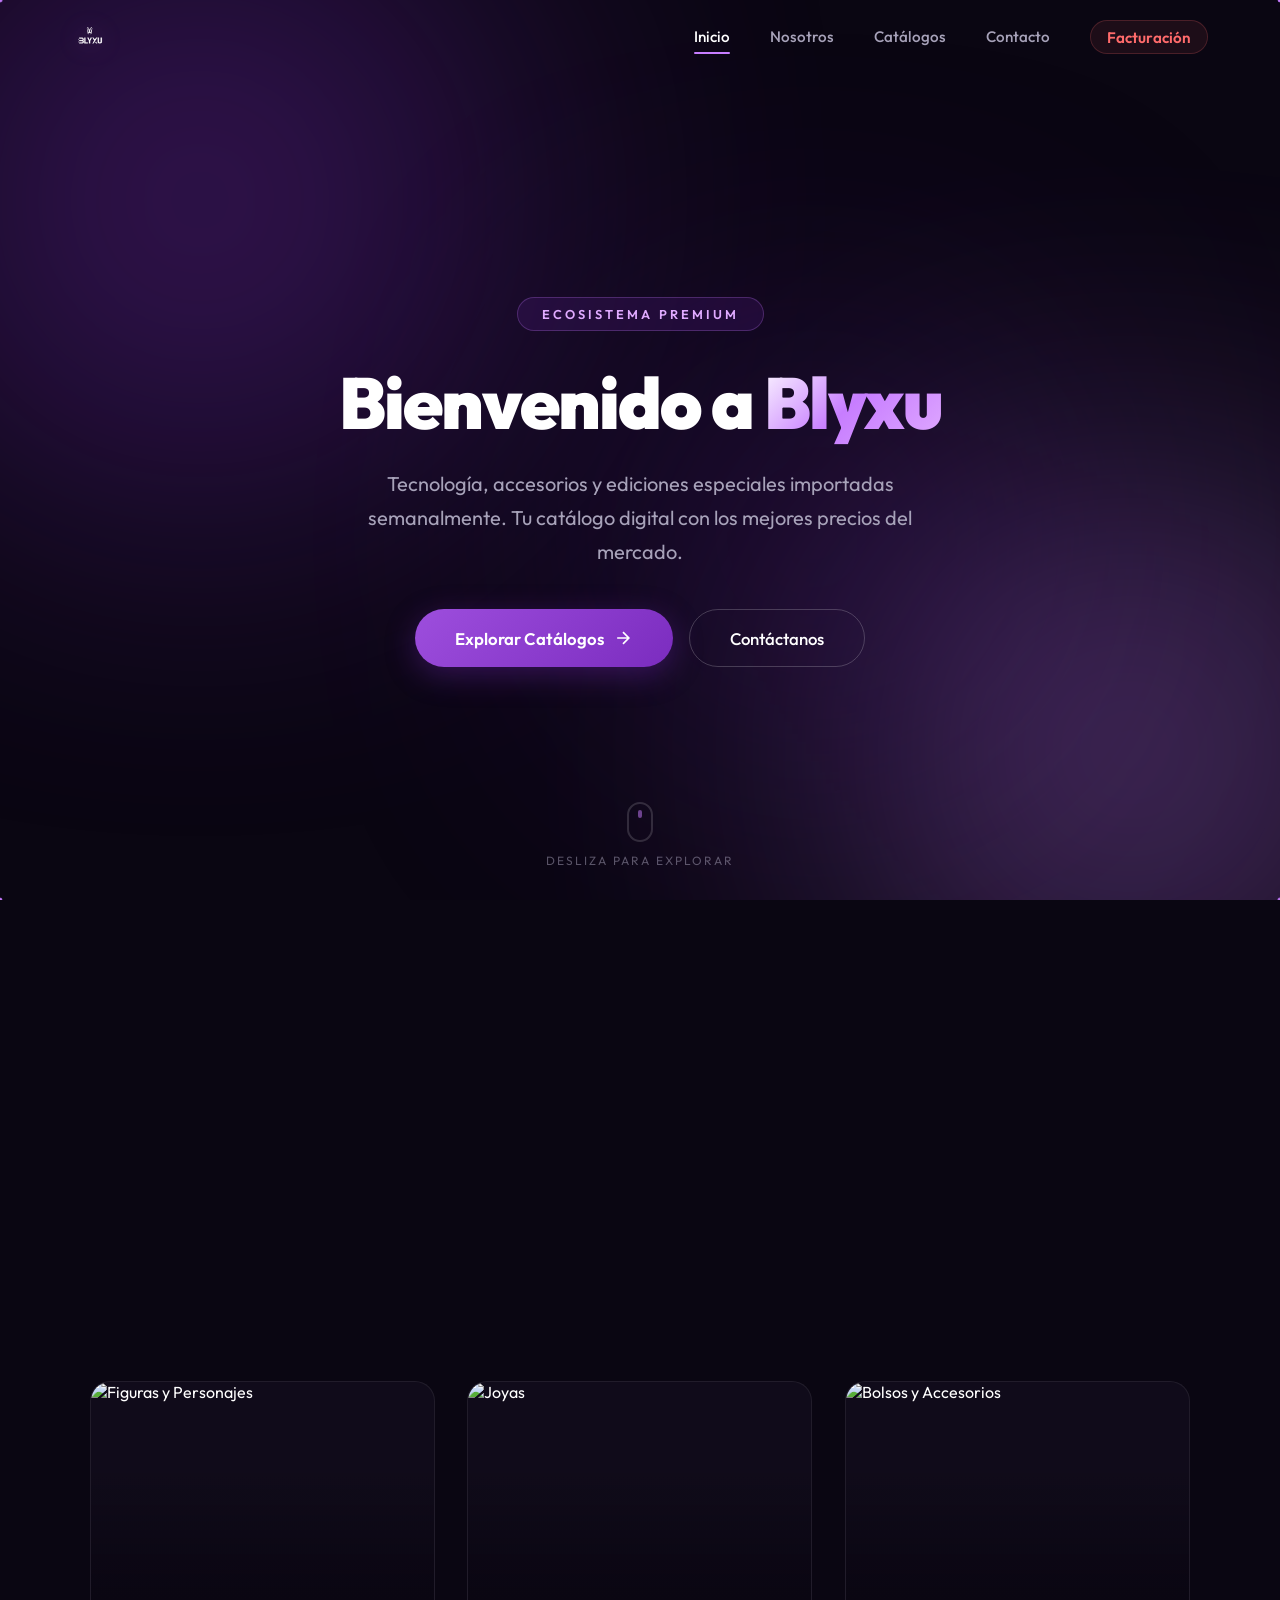
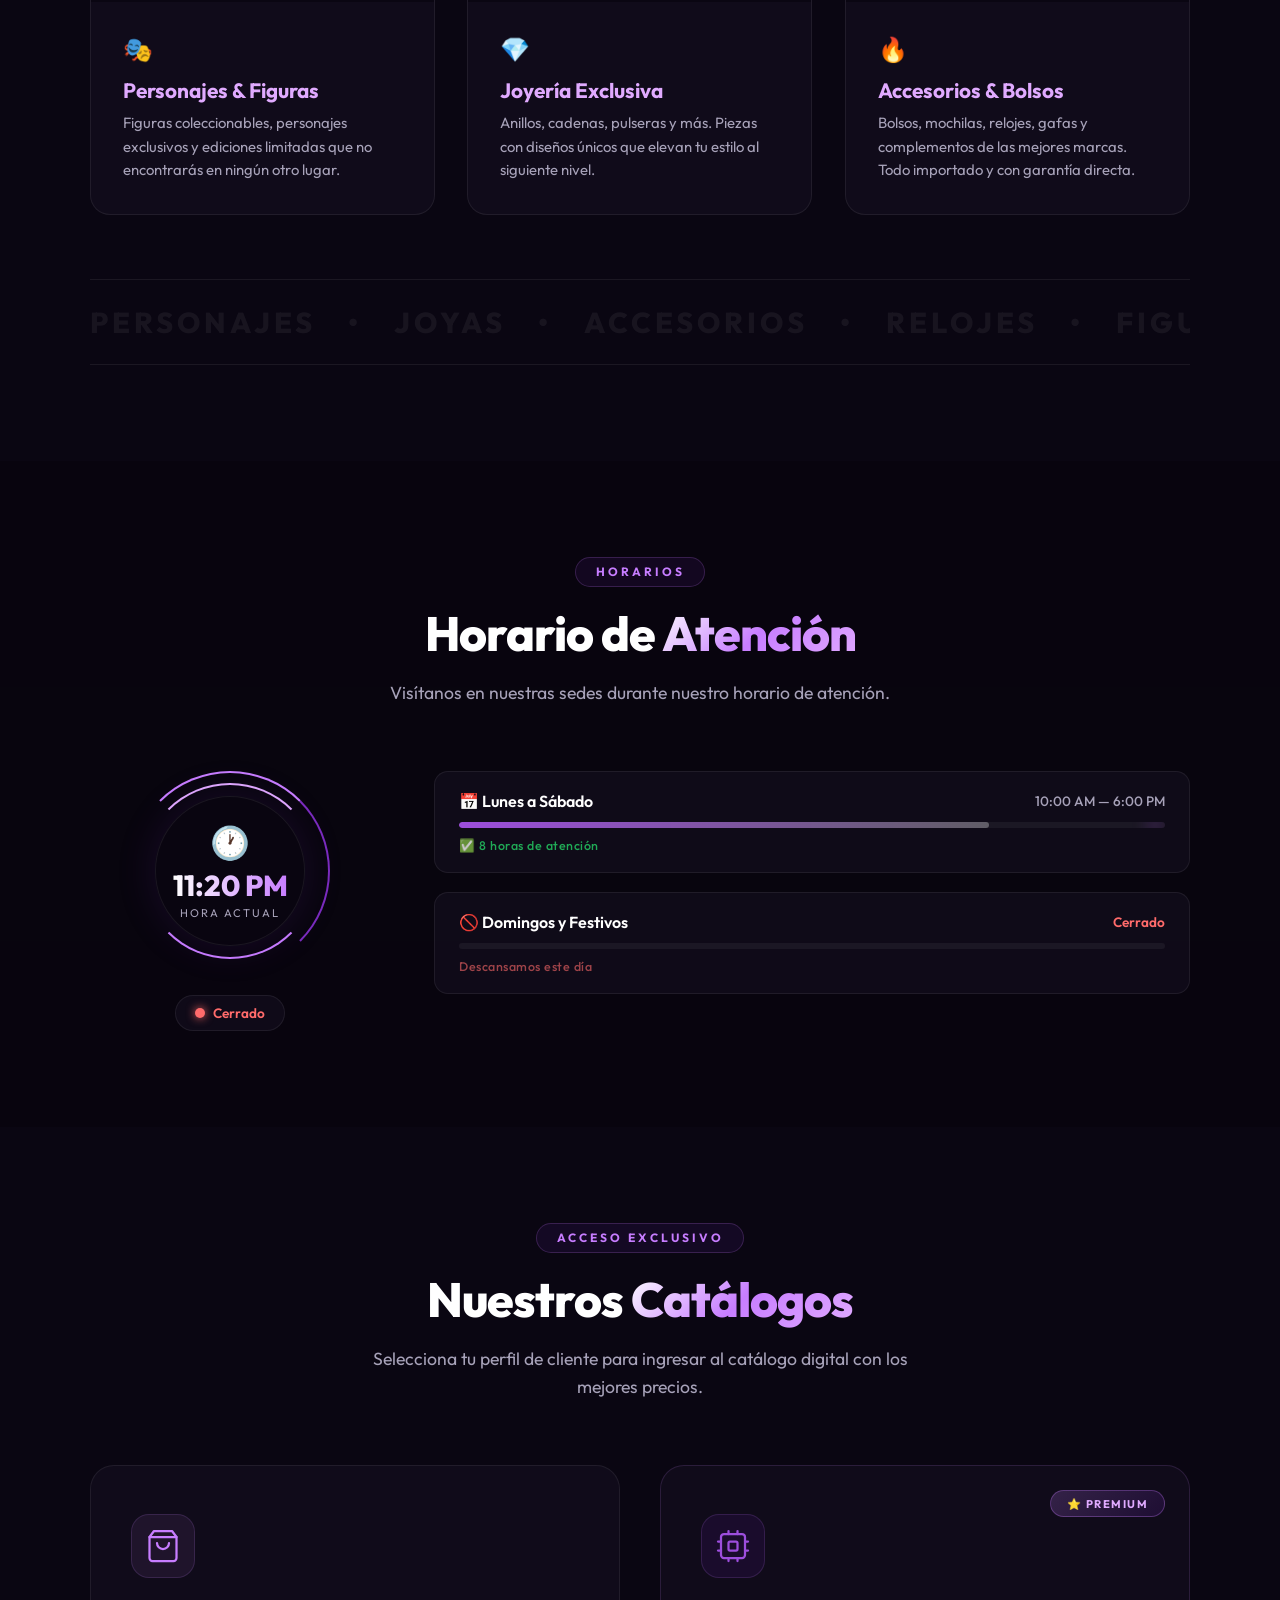
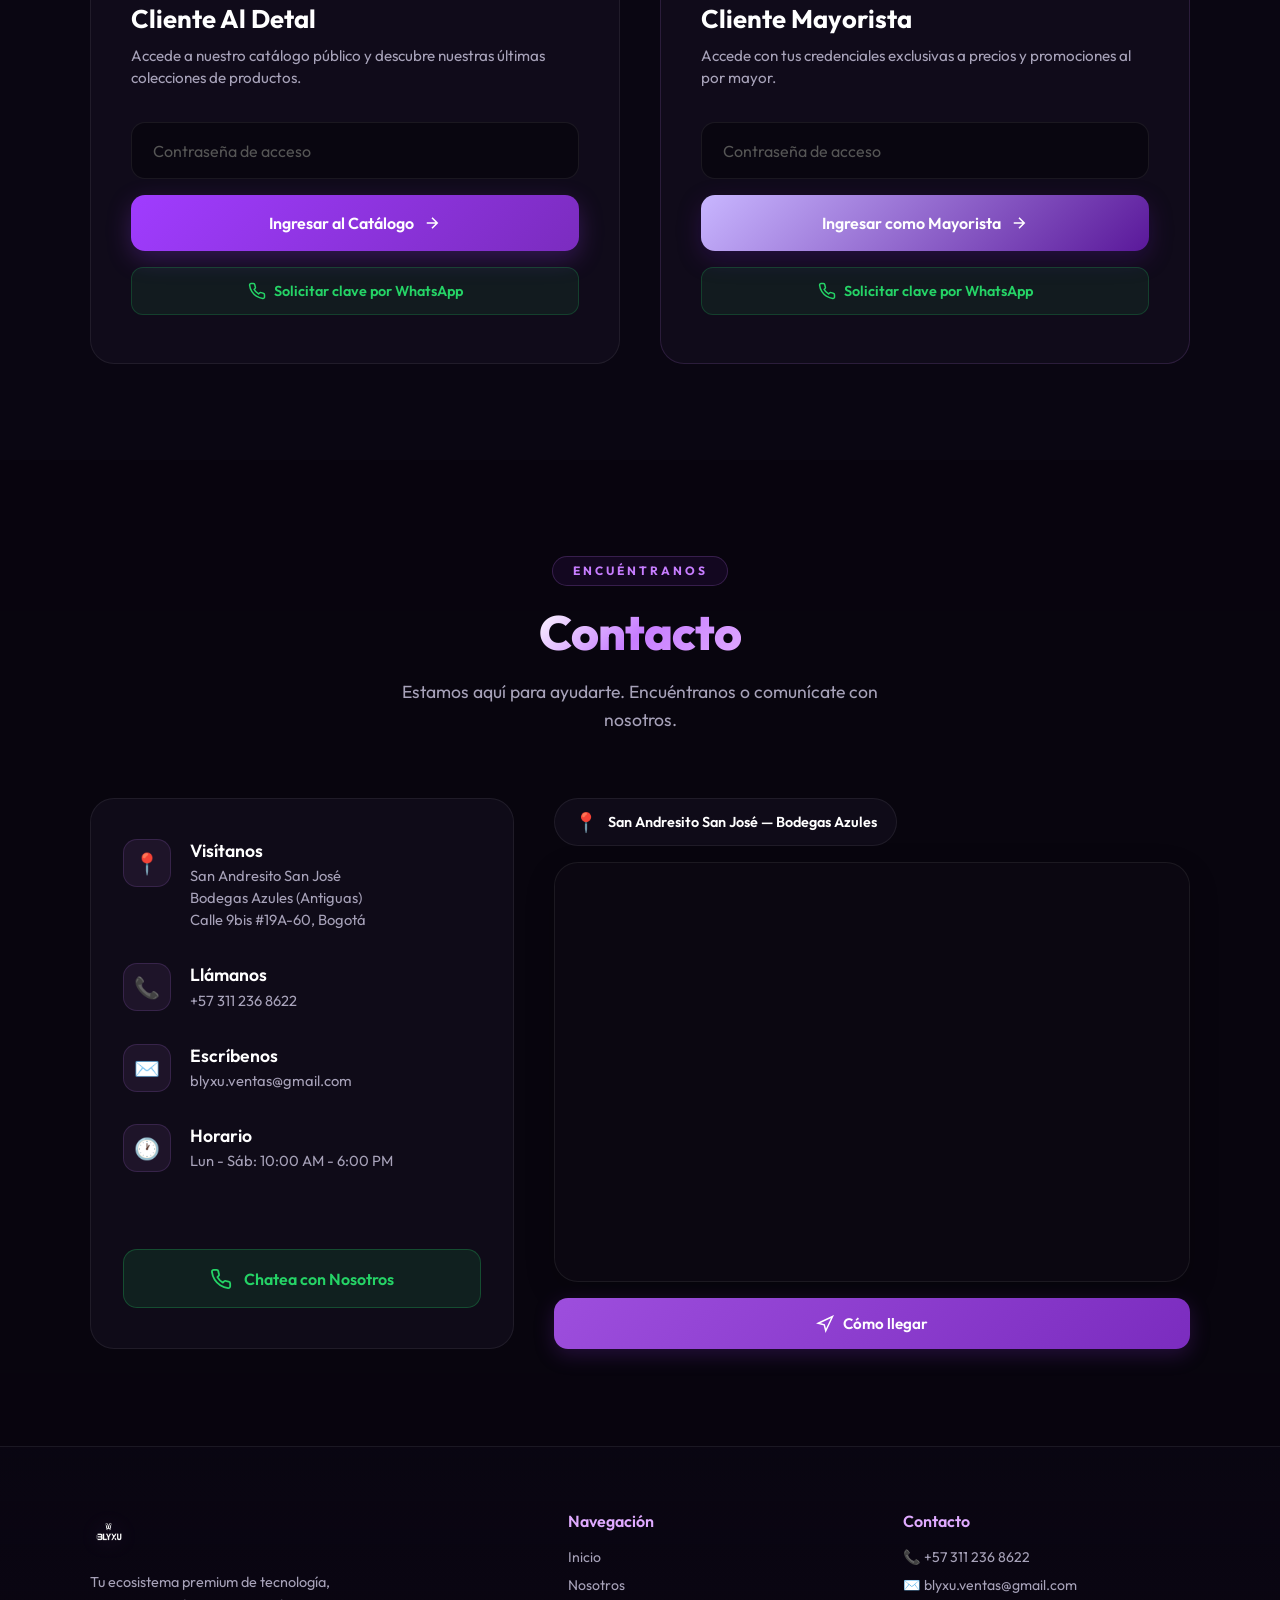
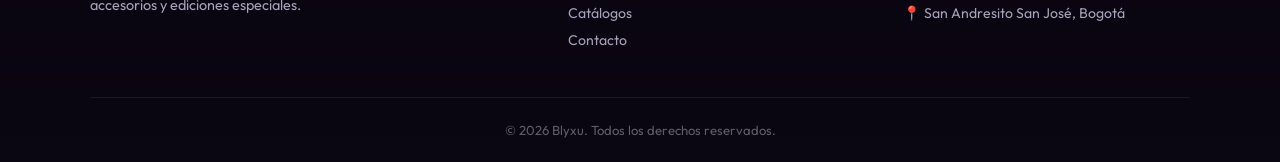
==== commit c7b1801e: "Add files via upload" ====
--- a/index.html
+++ b/index.html
@@ -76,16 +76,6 @@
     <section class="stats-ticker reveal-on-scroll">
         <div class="stats-ticker-inner">
             <div class="stat-pill">
-                <span class="stat-number" data-count="25000">0</span>
-                <span class="stat-label">Pedidos Entregados</span>
-            </div>
-            <div class="stat-divider"></div>
-            <div class="stat-pill">
-                <span class="stat-number">24/7</span>
-                <span class="stat-label">Soporte Mayorista</span>
-            </div>
-            <div class="stat-divider"></div>
-            <div class="stat-pill">
                 <span class="stat-number" data-count="100">0</span>
                 <span class="stat-label">% Clientes Satisfechos</span>
             </div>
@@ -93,6 +83,11 @@
             <div class="stat-pill">
                 <span class="stat-number">500+</span>
                 <span class="stat-label">Productos Disponibles</span>
+            </div>
+            <div class="stat-divider"></div>
+            <div class="stat-pill">
+                <span class="stat-icon stat-truck">🚚</span>
+                <span class="stat-label">Envíos a todo el país</span>
             </div>
         </div>
     </section>
@@ -223,6 +218,8 @@
             </div>
         </div>
     </section>
+
+
 
     <!-- ========== CATÁLOGOS ========== -->
     <section id="catalogos" class="section-block">
@@ -361,7 +358,7 @@
                         <span class="info-icon">✉️</span>
                         <div>
                             <h3>Escríbenos</h3>
-                            <p>contacto@blyxu.com</p>
+                            <p>blyxu.ventas@gmail.com</p>
                         </div>
                     </div>
                     <div class="info-item">
@@ -425,16 +422,10 @@
                 <div class="footer-links-group">
                     <h4>Contacto</h4>
                     <span>📞 +57 311 236 8622</span>
-                    <span>✉️ contacto@blyxu.com</span>
+                    <span>✉️ blyxu.ventas@gmail.com</span>
                     <span>📍 San Andresito San José, Bogotá</span>
                 </div>
-                <div class="footer-links-group">
-                    <h4>Horario</h4>
-                    <span>Lunes a Viernes</span>
-                    <span>10:00 AM - 6:00 PM</span>
-                    <span>Sábados</span>
-                    <span>10:00 AM - 6:00 PM</span>
-                </div>
+
             </div>
             <div class="footer-bottom">
                 <span>&copy; 2026 Blyxu. Todos los derechos reservados.</span>
--- a/style.css
+++ b/style.css
@@ -112,6 +112,14 @@
 .stats-ticker-inner { max-width:1100px; margin:0 auto; display:flex; justify-content:center; align-items:center; gap:3rem; flex-wrap:wrap; }
 .stat-pill { text-align:center; }
 .stat-number { font-size:2rem; font-weight:800; background:linear-gradient(to right,#fff,var(--purple-light)); -webkit-background-clip:text; background-clip:text; -webkit-text-fill-color:transparent; }
+.stat-icon { font-size:2rem; display:inline-block; }
+.stat-truck { animation: driveTruck 3s ease-in-out infinite; }
+@keyframes driveTruck {
+    0% { transform: translateX(-15px); opacity: 0; }
+    20% { opacity: 1; }
+    80% { opacity: 1; }
+    100% { transform: translateX(15px); opacity: 0; }
+}
 .stat-label { display:block; font-size:.8rem; color:var(--text-muted); text-transform:uppercase; letter-spacing:2px; margin-top:.3rem; }
 .stat-divider { width:1px; height:40px; background:var(--glass-border); }
 @media(max-width:600px){ .stat-divider{display:none} .stats-ticker-inner{gap:1.5rem} }
@@ -254,3 +262,139 @@
 .footer-bottom { display:flex; align-items:center; justify-content:center; gap:1rem; }
 .footer-admin-link { cursor:pointer; opacity:.15; transition:opacity .3s; font-size:.9rem; user-select:none; }
 .footer-admin-link:hover { opacity:.5; }
+
+/* ===== TENDENCIAS SECTION ===== */
+.tendencias-section {
+    position: relative;
+    overflow: hidden;
+    padding-bottom: 5rem;
+}
+.tendencias-section::before {
+    content: '';
+    position: absolute;
+    inset: 0;
+    background: radial-gradient(ellipse at 20% 50%, rgba(123,44,191,.12) 0%, transparent 60%),
+                radial-gradient(ellipse at 80% 20%, rgba(199,125,255,.08) 0%, transparent 50%);
+    pointer-events: none;
+}
+.trend-category { margin-bottom: 3.5rem; }
+.trend-label {
+    display: flex;
+    align-items: center;
+    gap: .8rem;
+    margin-bottom: 1.2rem;
+    font-size: .95rem;
+    font-weight: 600;
+    color: var(--text-muted);
+    padding: 0 .5rem;
+}
+.trend-count {
+    margin-left: auto;
+    font-size: .78rem;
+    color: var(--purple-light);
+    background: rgba(199,125,255,.08);
+    border: 1px solid rgba(199,125,255,.2);
+    border-radius: 50px;
+    padding: .25rem .8rem;
+    letter-spacing: 1px;
+}
+.trend-dot {
+    width: 10px; height: 10px;
+    border-radius: 50%;
+    background: var(--purple-light);
+    box-shadow: 0 0 12px var(--purple-light);
+    animation: statusPulse 2s infinite;
+    flex-shrink: 0;
+}
+.trend-dot-gold { background: #ffd700; box-shadow: 0 0 12px #ffd700; }
+.trend-dot-pink { background: #ff6eb4; box-shadow: 0 0 12px #ff6eb4; }
+
+.trend-track-wrap {
+    overflow: hidden;
+    -webkit-mask-image: linear-gradient(90deg, transparent 0%, black 6%, black 94%, transparent 100%);
+    mask-image: linear-gradient(90deg, transparent 0%, black 6%, black 94%, transparent 100%);
+    border-radius: 18px;
+}
+.trend-track {
+    display: flex;
+    gap: 1.4rem;
+    width: max-content;
+    animation: trendScroll 35s linear infinite;
+}
+.trend-track-reverse { animation: trendScrollRev 30s linear infinite; }
+@keyframes trendScroll {
+    0%   { transform: translateX(0); }
+    100% { transform: translateX(-50%); }
+}
+@keyframes trendScrollRev {
+    0%   { transform: translateX(-50%); }
+    100% { transform: translateX(0); }
+}
+.trend-track-wrap:hover .trend-track,
+.trend-track-wrap:hover .trend-track-reverse { animation-play-state: paused; }
+
+.trend-card {
+    position: relative;
+    flex-shrink: 0;
+    width: 220px;
+    border-radius: 18px;
+    overflow: hidden;
+    background: var(--glass);
+    border: 1px solid var(--glass-border);
+    cursor: pointer;
+    transition: transform .4s cubic-bezier(.4,0,.2,1), border-color .3s, box-shadow .4s;
+}
+.trend-card:hover {
+    transform: translateY(-10px) scale(1.04);
+    border-color: rgba(199,125,255,.45);
+    box-shadow: 0 20px 50px rgba(123,44,191,.3);
+}
+.trend-card-tall { width: 240px; }
+.trend-card-img { width: 100%; height: 180px; overflow: hidden; }
+.trend-card-tall .trend-card-img { height: 210px; }
+.trend-card-img img { width: 100%; height: 100%; object-fit: cover; transition: transform .6s ease; }
+.trend-card:hover .trend-card-img img { transform: scale(1.12); }
+
+.trend-card-info {
+    padding: .8rem 1rem;
+    display: flex;
+    align-items: center;
+    gap: .6rem;
+    background: rgba(10,6,18,.6);
+    backdrop-filter: blur(8px);
+}
+.trend-card-info p {
+    font-size: .88rem;
+    font-weight: 600;
+    color: #fff;
+    white-space: nowrap;
+    overflow: hidden;
+    text-overflow: ellipsis;
+    flex: 1;
+    margin: 0;
+}
+
+.trend-badge {
+    flex-shrink: 0;
+    font-size: .62rem;
+    font-weight: 800;
+    letter-spacing: 1px;
+    padding: .22rem .6rem;
+    border-radius: 50px;
+    background: rgba(199,125,255,.15);
+    color: var(--purple-light);
+    border: 1px solid rgba(199,125,255,.3);
+    text-transform: uppercase;
+}
+.trend-badge-hot { background: rgba(255,107,107,.15); color: #ff6b6b; border-color: rgba(255,107,107,.3); }
+.trend-badge-gold { background: rgba(255,215,0,.1); color: #ffd700; border-color: rgba(255,215,0,.3); }
+.trend-badge-pink { background: rgba(255,110,180,.12); color: #ff6eb4; border-color: rgba(255,110,180,.3); }
+
+@media (max-width: 600px) {
+    .trend-card { width: 170px; }
+    .trend-card-tall { width: 185px; }
+    .trend-card-img { height: 140px; }
+    .trend-card-tall .trend-card-img { height: 160px; }
+}
+/* Footer fix after removing Horario column */
+@media (min-width: 769px) { .footer-top { grid-template-columns: 1.5fr 1fr 1fr; } }
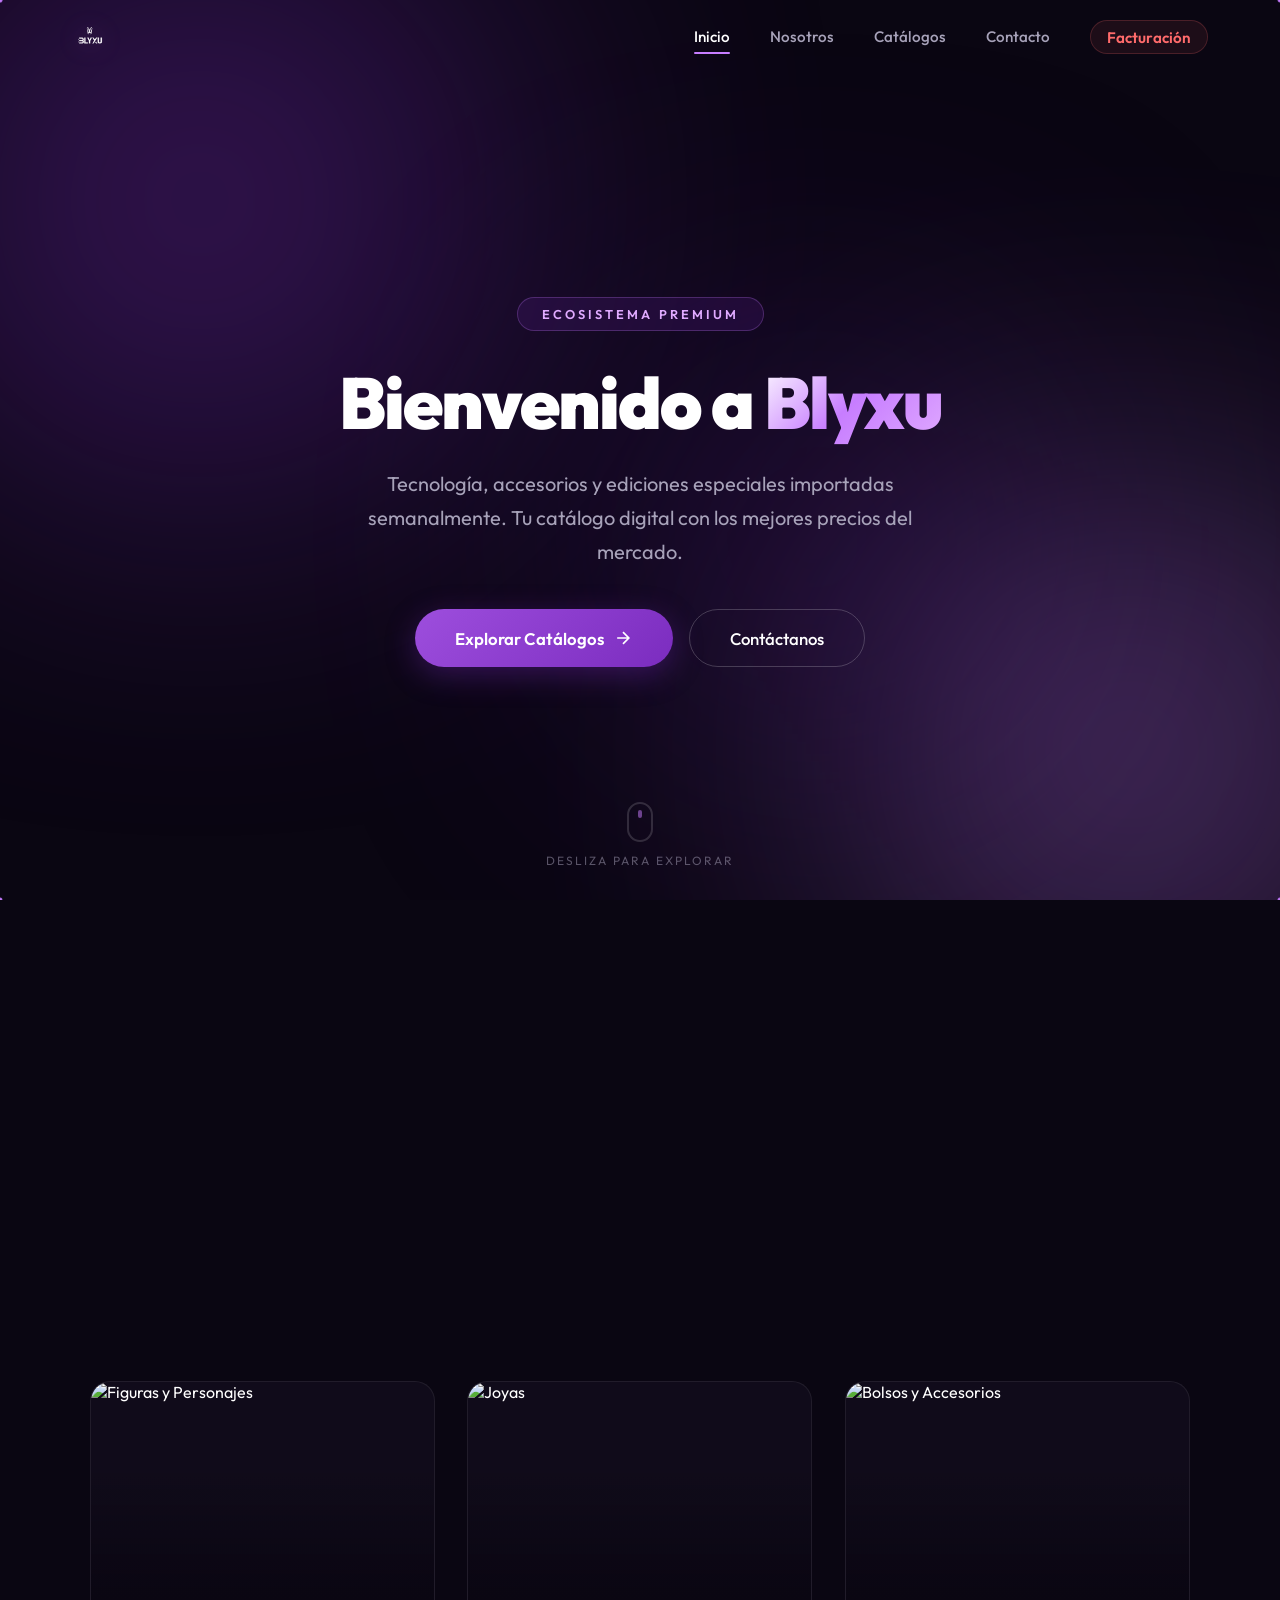
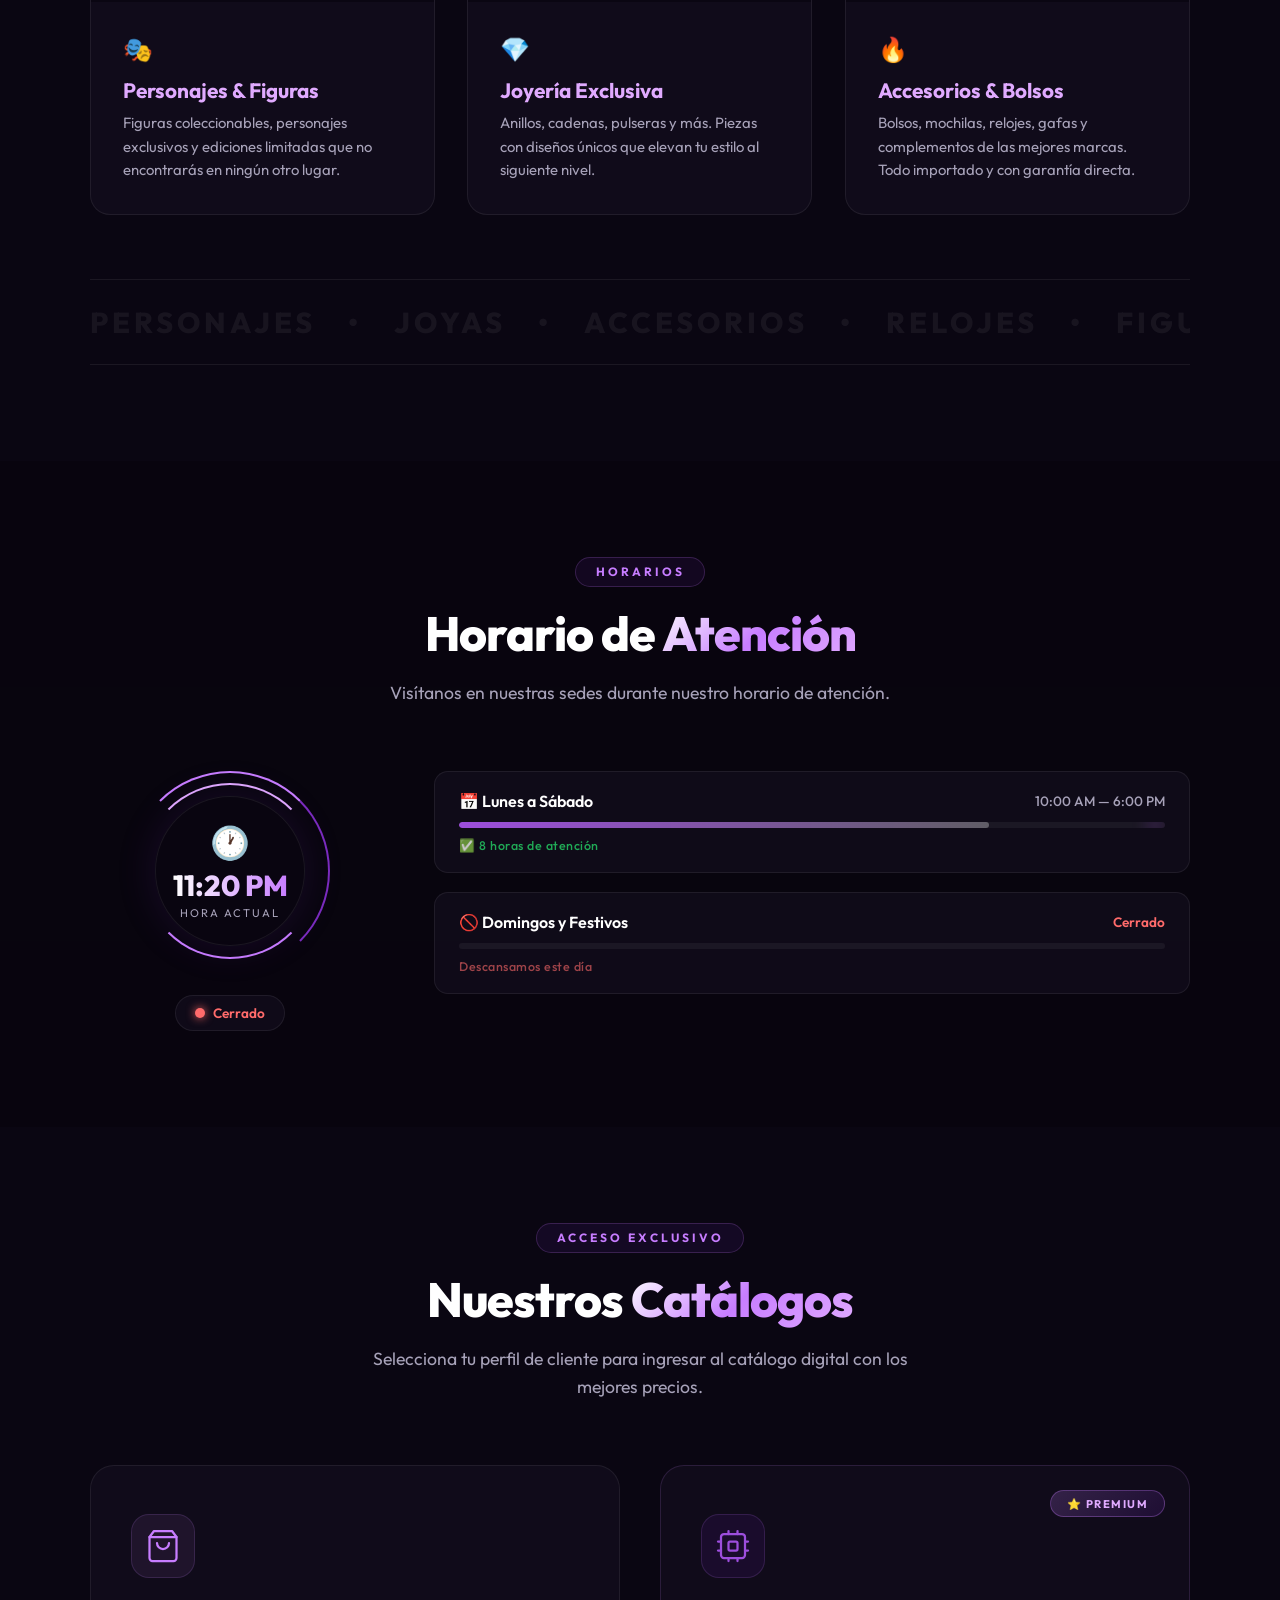
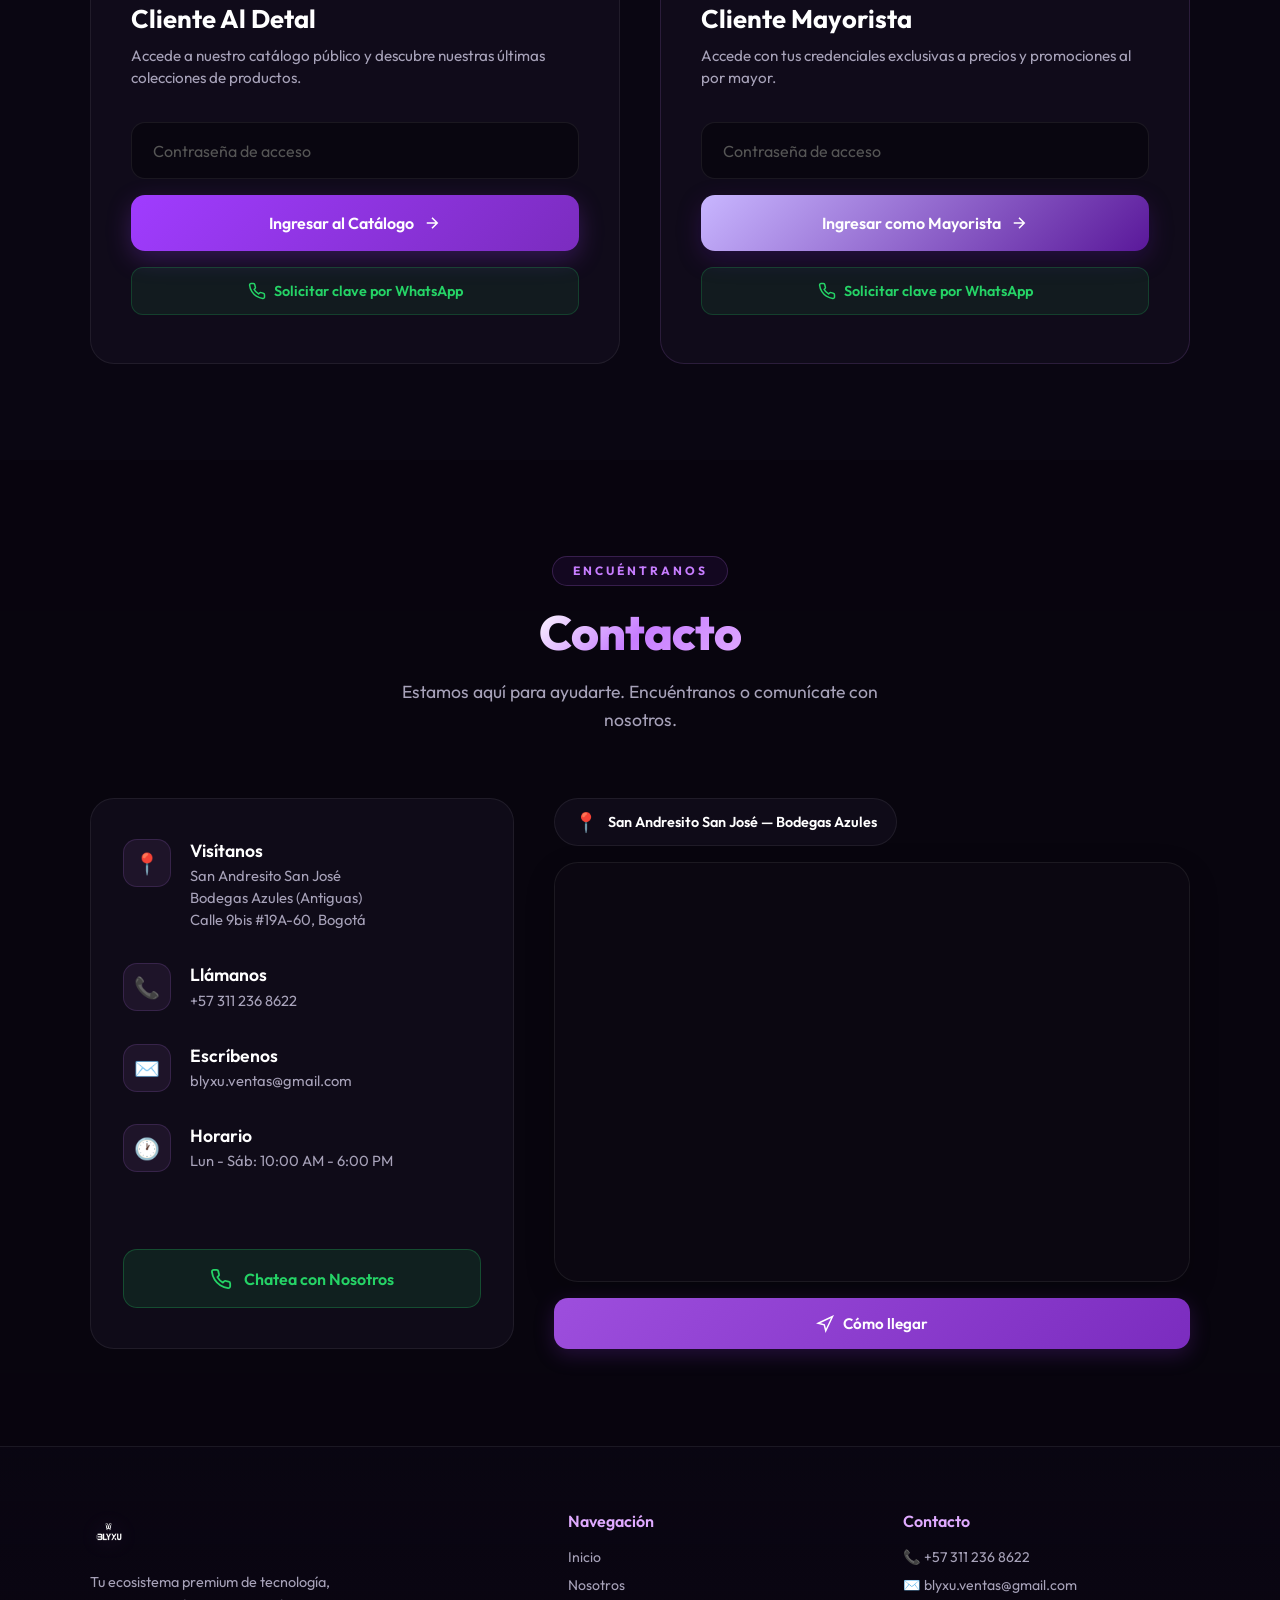
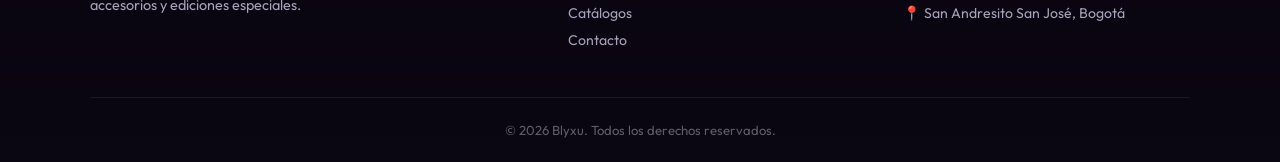
==== commit 808aa5ba: "Add files via upload" ====
--- a/index.html
+++ b/index.html
@@ -42,6 +42,7 @@
             </button>
         </div>
     </nav>
+    <div id="contenedor-catalogo"></div>
 
     <!-- ========== HERO SECTION ========== -->
     <section id="inicio" class="hero-section">
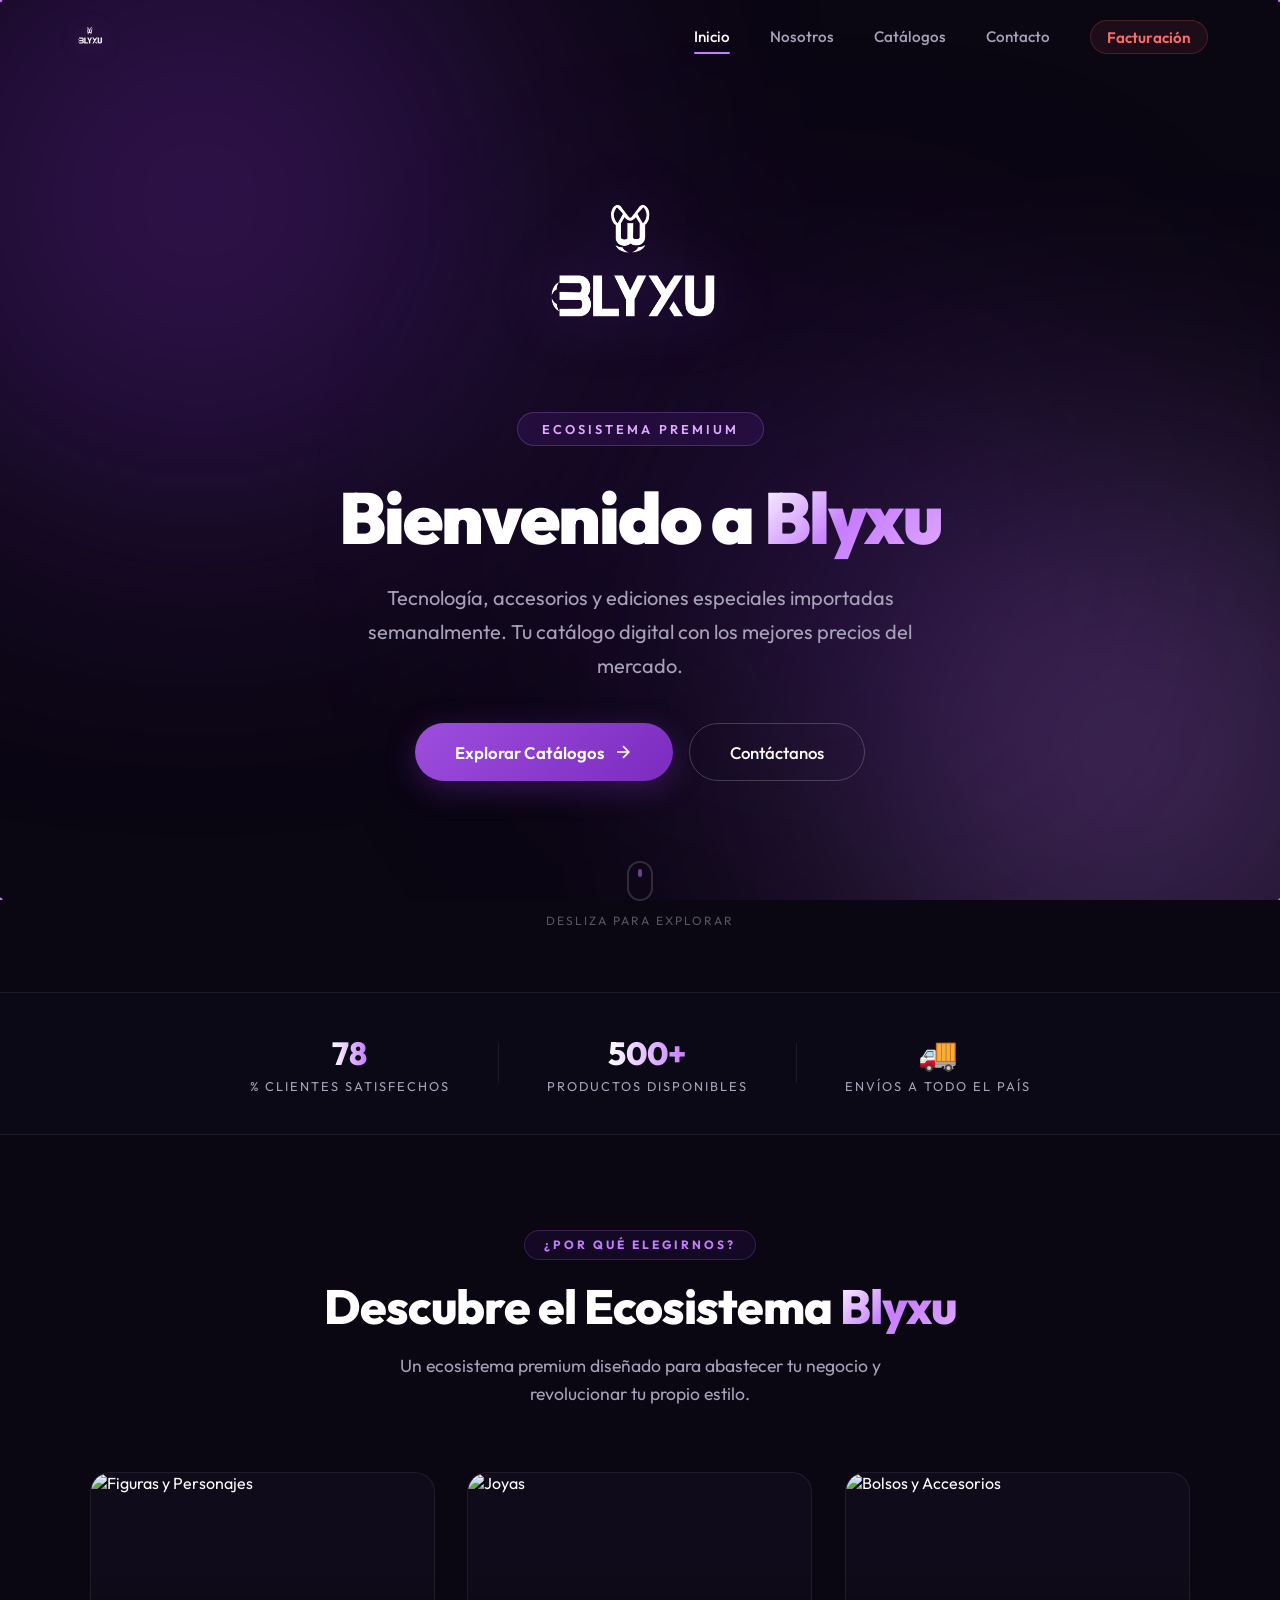
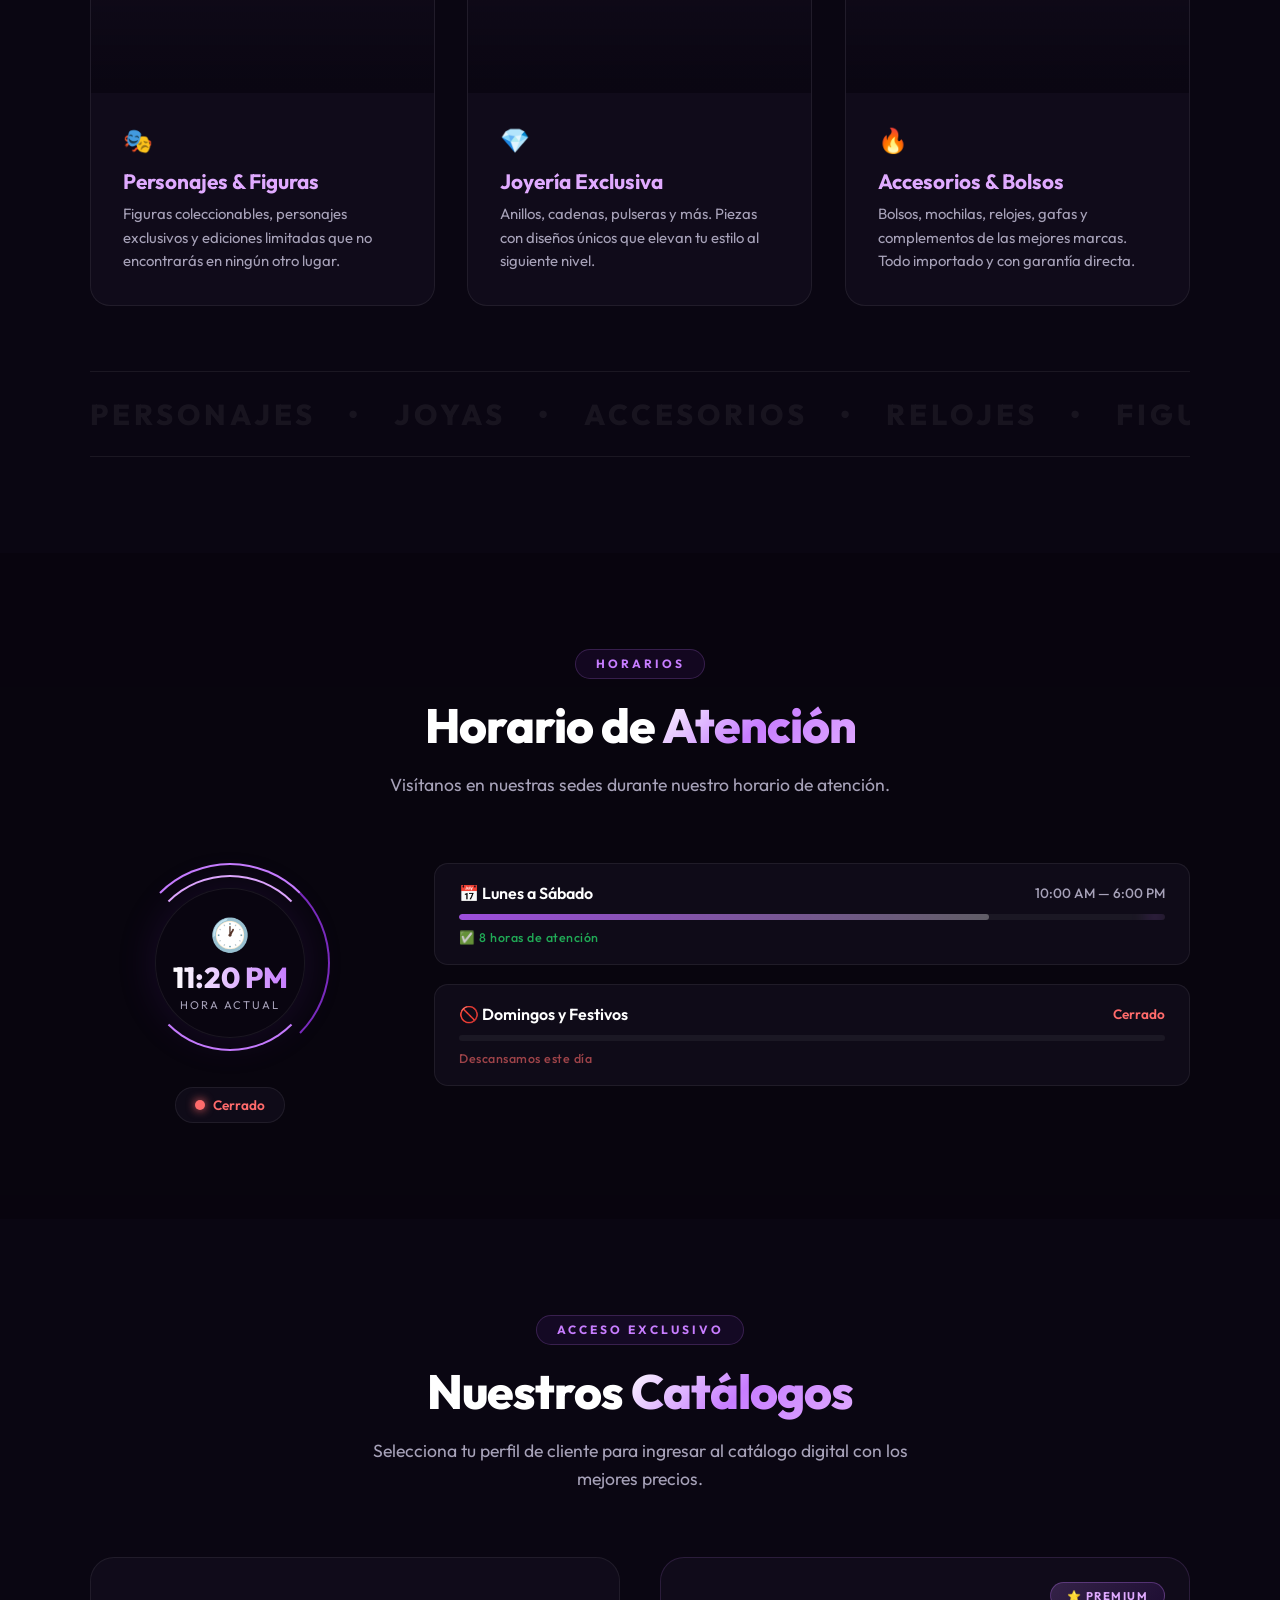
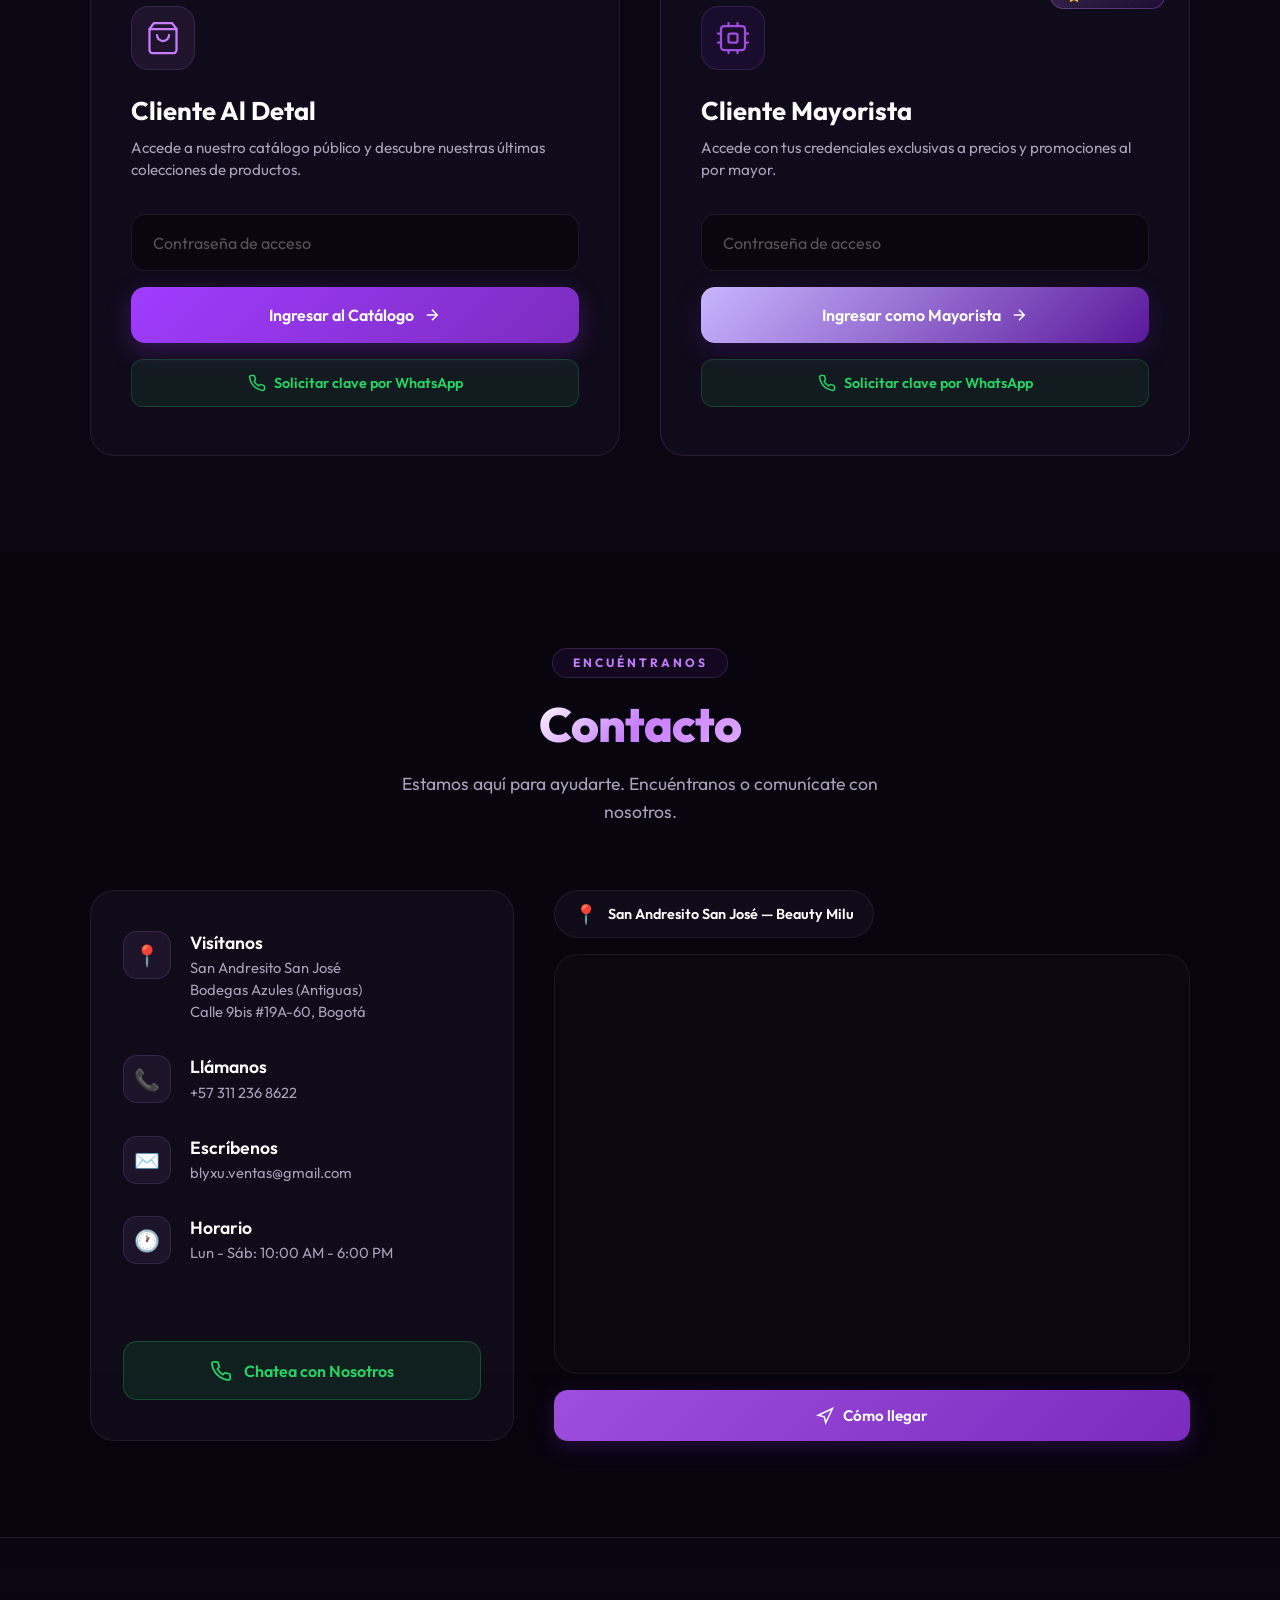
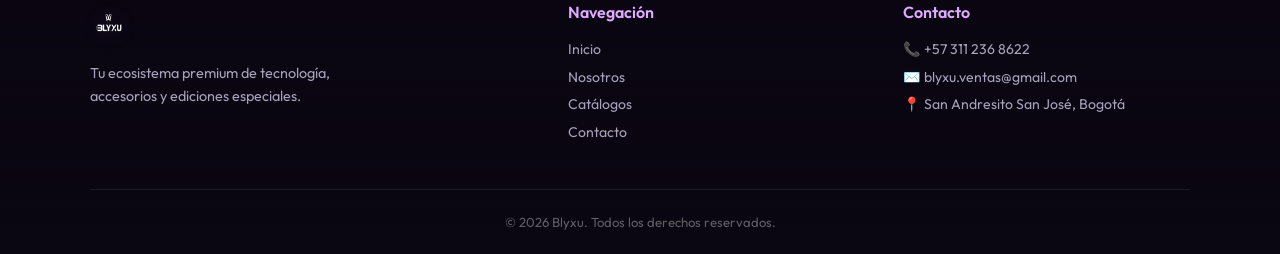
==== commit f65799fd: "Add files via upload" ====
--- a/index.html
+++ b/index.html
@@ -14,7 +14,13 @@
 
 <body>
 
-    <!-- Floating Particles Background -->
+    <!-- ========== SPLASH SCREEN ========== -->
+    <div id="splash-screen">
+        <div class="splash-logo-container">
+            <img src="logo.png" alt="Blyxu Logo" class="splash-logo">
+            <div class="splash-loader"></div>
+        </div>
+    </div> <!-- Floating Particles Background -->
     <div class="background-container">
         <div class="glow glow-1"></div>
         <div class="glow glow-2"></div>
@@ -47,6 +53,9 @@
     <!-- ========== HERO SECTION ========== -->
     <section id="inicio" class="hero-section">
         <div class="hero-content">
+            <div class="hero-logo-container reveal-on-scroll">
+                <img src="logo.png" alt="Blyxu Logo" class="hero-main-logo">
+            </div>
             <div class="hero-badge reveal-on-scroll">ECOSISTEMA PREMIUM</div>
             <h1 class="hero-title reveal-on-scroll delay-1">
                 Bienvenido a <span class="gradient-text">Blyxu</span>
@@ -382,16 +391,15 @@
                 <div class="contact-map-wrap reveal-on-scroll delay-2">
                     <div class="map-label">
                         <span class="map-pin-anim">📍</span>
-                        <span>San Andresito San José — Bodegas Azules</span>
+                        <span>San Andresito San José — Beauty Milu</span>
                     </div>
                     <div class="contact-map-card">
                         <iframe
-                            src="https://www.google.com/maps/embed?pb=!1m18!1m12!1m3!1d3976.85!2d-74.09147!3d4.60434!2m3!1f0!2f0!3f0!3m2!1i1024!2i768!4f13.1!3m3!1m2!1s0x8e3f99a7dc4fef97%3A0x5e1aef4b4e9c8a1a!2sSan%20Andresito%20San%20Jos%C3%A9!5e0!3m2!1ses!2sco!4v1700000000000!5m2!1ses!2sco"
+                            src="https://www.google.com/maps/embed?pb=!1m18!1m12!1m3!1d3976.9426644840282!2d-74.0910288!3d4.6042894!2m3!1f0!2f0!3f0!3m2!1i1024!2i768!4f13.1!3m3!1m2!1s0x8e3f9912788e5dcb%3A0x78cfdd2e8d087113!2sDistribuidora+de+bellleza+Beauty+Milu!5e0!3m2!1ses!2sco!4v1700000000000!5m2!1ses!2sco"
                             width="100%" height="100%" style="border:0;" allowfullscreen="" loading="lazy"
                             referrerpolicy="no-referrer-when-downgrade"></iframe>
                     </div>
-                    <a href="https://maps.google.com/?q=San+Andresito+San+Jose+Bogota" target="_blank"
-                        class="map-directions-btn">
+                    <a href="https://maps.app.goo.gl/xdLT5DWG6hXxBaR57" target="_blank" class="map-directions-btn">
                         <svg width="18" height="18" viewBox="0 0 24 24" fill="none" stroke="currentColor"
                             stroke-width="2">
                             <path d="M3 11l19-9-9 19-2-8-8-2z" />
--- a/style.css
+++ b/style.css
@@ -101,11 +101,38 @@
 .btn-hero-primary:hover { transform:translateY(-4px) scale(1.03); box-shadow:0 12px 40px rgba(123,44,191,.5); }
 .btn-hero-secondary { display:inline-flex; align-items:center; padding:1.1rem 2.5rem; background:transparent; color:#fff; border:1px solid rgba(255,255,255,.2); border-radius:50px; font-size:1.05rem; font-weight:500; text-decoration:none; transition:all .35s; }
 .btn-hero-secondary:hover { background:rgba(255,255,255,.08); border-color:var(--purple-light); transform:translateY(-3px); }
-.hero-scroll-indicator { position:absolute; bottom:2rem; display:flex; flex-direction:column; align-items:center; gap:.7rem; opacity:.5; animation:fadeInUp 1.5s 1.5s backwards; }
+.hero-scroll-indicator { margin-top: 5rem; display:flex; flex-direction:column; align-items:center; gap:.7rem; opacity:.5; animation:fadeInUp 1.5s 1.5s backwards; }
 .hero-scroll-indicator span { font-size:.75rem; color:var(--text-muted); letter-spacing:2px; text-transform:uppercase; }
 .scroll-mouse { width:26px; height:40px; border:2px solid rgba(255,255,255,.3); border-radius:14px; position:relative; }
 .scroll-wheel { width:4px; height:8px; background:var(--purple-light); border-radius:4px; position:absolute; top:6px; left:50%; transform:translateX(-50%); animation:scrollWheel 2s infinite; }
 @keyframes scrollWheel { 0%{opacity:1;transform:translateX(-50%) translateY(0)} 100%{opacity:0;transform:translateX(-50%) translateY(16px)} }
+
+/* ===== HERO LOGO ===== */
+.hero-logo-container {
+    margin-bottom: 1.5rem;
+    display: flex;
+    justify-content: center;
+}
+.hero-main-logo {
+    width: 260px;
+    height: auto;
+    filter: drop-shadow(0 0 30px rgba(123, 44, 191, 0.35));
+    animation: heroLogoPulse 4s ease-in-out infinite;
+    transition: transform 0.5s cubic-bezier(0.175, 0.885, 0.32, 1.275);
+}
+.hero-main-logo:hover {
+    transform: scale(1.1) rotate(2deg);
+    filter: drop-shadow(0 0 45px rgba(123, 44, 191, 0.6));
+}
+
+@keyframes heroLogoPulse {
+    0%, 100% { transform: scale(1) translateY(0); opacity: 0.95; }
+    50% { transform: scale(1.05) translateY(-10px); opacity: 1; }
+}
+
+@media (max-width: 768px) {
+    .hero-main-logo { width: 200px; }
+}
 
 /* ===== STATS TICKER ===== */
 .stats-ticker { padding:2.5rem 2rem; border-top:1px solid var(--glass-border); border-bottom:1px solid var(--glass-border); background:rgba(22,17,34,.3); }
@@ -398,3 +425,81 @@
 }
 /* Footer fix after removing Horario column */
 @media (min-width: 769px) { .footer-top { grid-template-columns: 1.5fr 1fr 1fr; } }
++ 
+ /* ========== SPLASH SCREEN ========== */
+#splash-screen {
+    position: fixed;
+    top: 0;
+    left: 0;
+    width: 100vw;
+    height: 100vh;
+    background-color: #050505;
+    z-index: 9999999;
+    display: flex;
+    justify-content: center;
+    align-items: center;
+    transition: opacity 0.8s ease-out, visibility 0.8s ease-out;
+}
+
+.splash-logo-container {
+    display: flex;
+    flex-direction: column;
+    align-items: center;
+}
+
+.splash-logo {
+    width: 250px;
+    height: auto;
+    animation: splashLogoAnim 2.5s infinite cubic-bezier(0.25, 1, 0.5, 1);
+    filter: drop-shadow(0 0 20px rgba(123, 44, 191, 0.5));
+    margin-bottom: 30px;
+}
+
+.splash-loader {
+    width: 180px;
+    height: 4px;
+    background: rgba(255,255,255,0.1);
+    border-radius: 4px;
+    overflow: hidden;
+    position: relative;
+}
+
+.splash-loader::after {
+    content: '';
+    position: absolute;
+    top: 0;
+    left: -50%;
+    width: 50%;
+    height: 100%;
+    background: linear-gradient(90deg, transparent, var(--primary), var(--secondary), transparent);
+    animation: splashLoading 1.5s infinite ease-in-out;
+    border-radius: 4px;
+}
+
+@keyframes splashLogoAnim {
+    0% {
+        transform: scale(0.9) translateY(10px);
+        opacity: 0.5;
+        filter: drop-shadow(0 0 10px rgba(123, 44, 191, 0.2));
+    }
+    50% {
+        transform: scale(1.1) translateY(0);
+        opacity: 1;
+        filter: drop-shadow(0 0 30px rgba(123, 44, 191, 0.8));
+    }
+    100% {
+        transform: scale(0.9) translateY(10px);
+        opacity: 0.5;
+        filter: drop-shadow(0 0 10px rgba(123, 44, 191, 0.2));
+    }
+}
+
+@keyframes splashLoading {
+    0% { left: -50%; }
+    100% { left: 100%; }
+}
+
+body.splash-active {
+    overflow: hidden !important;
+}
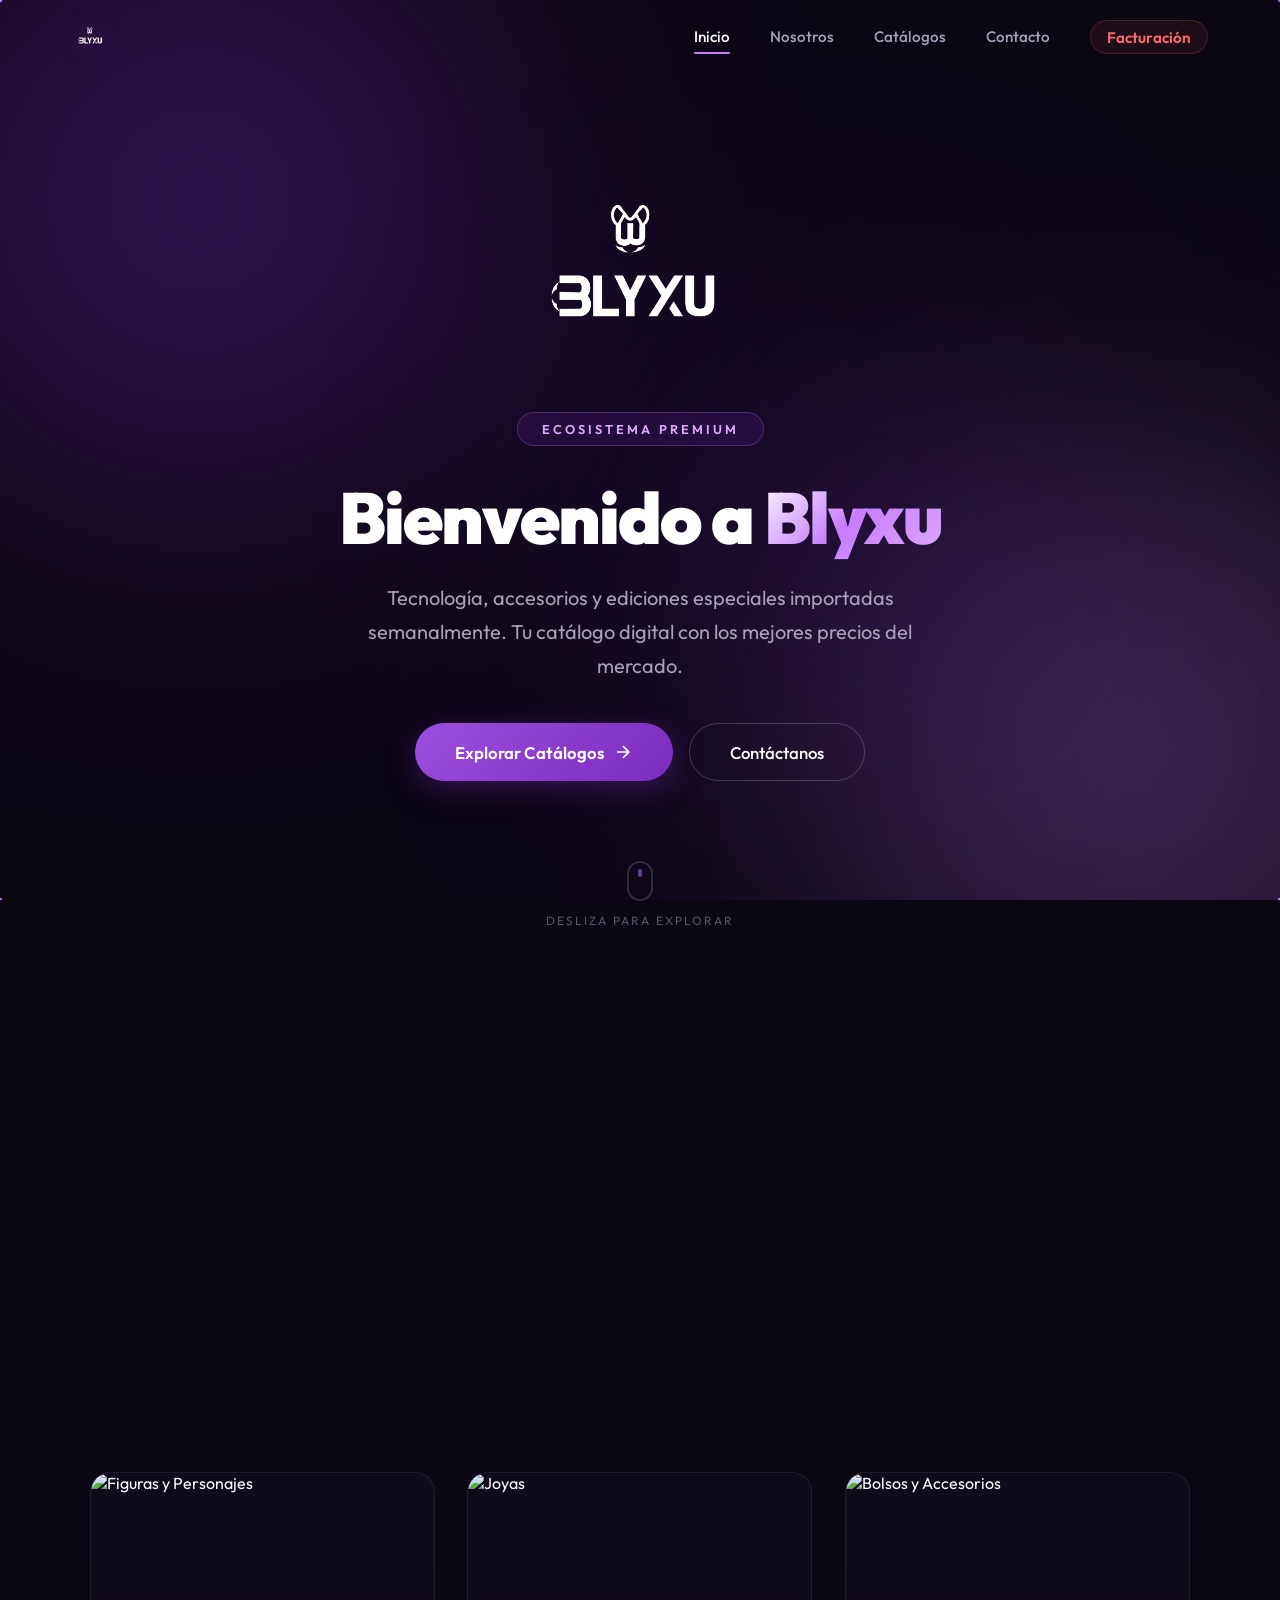
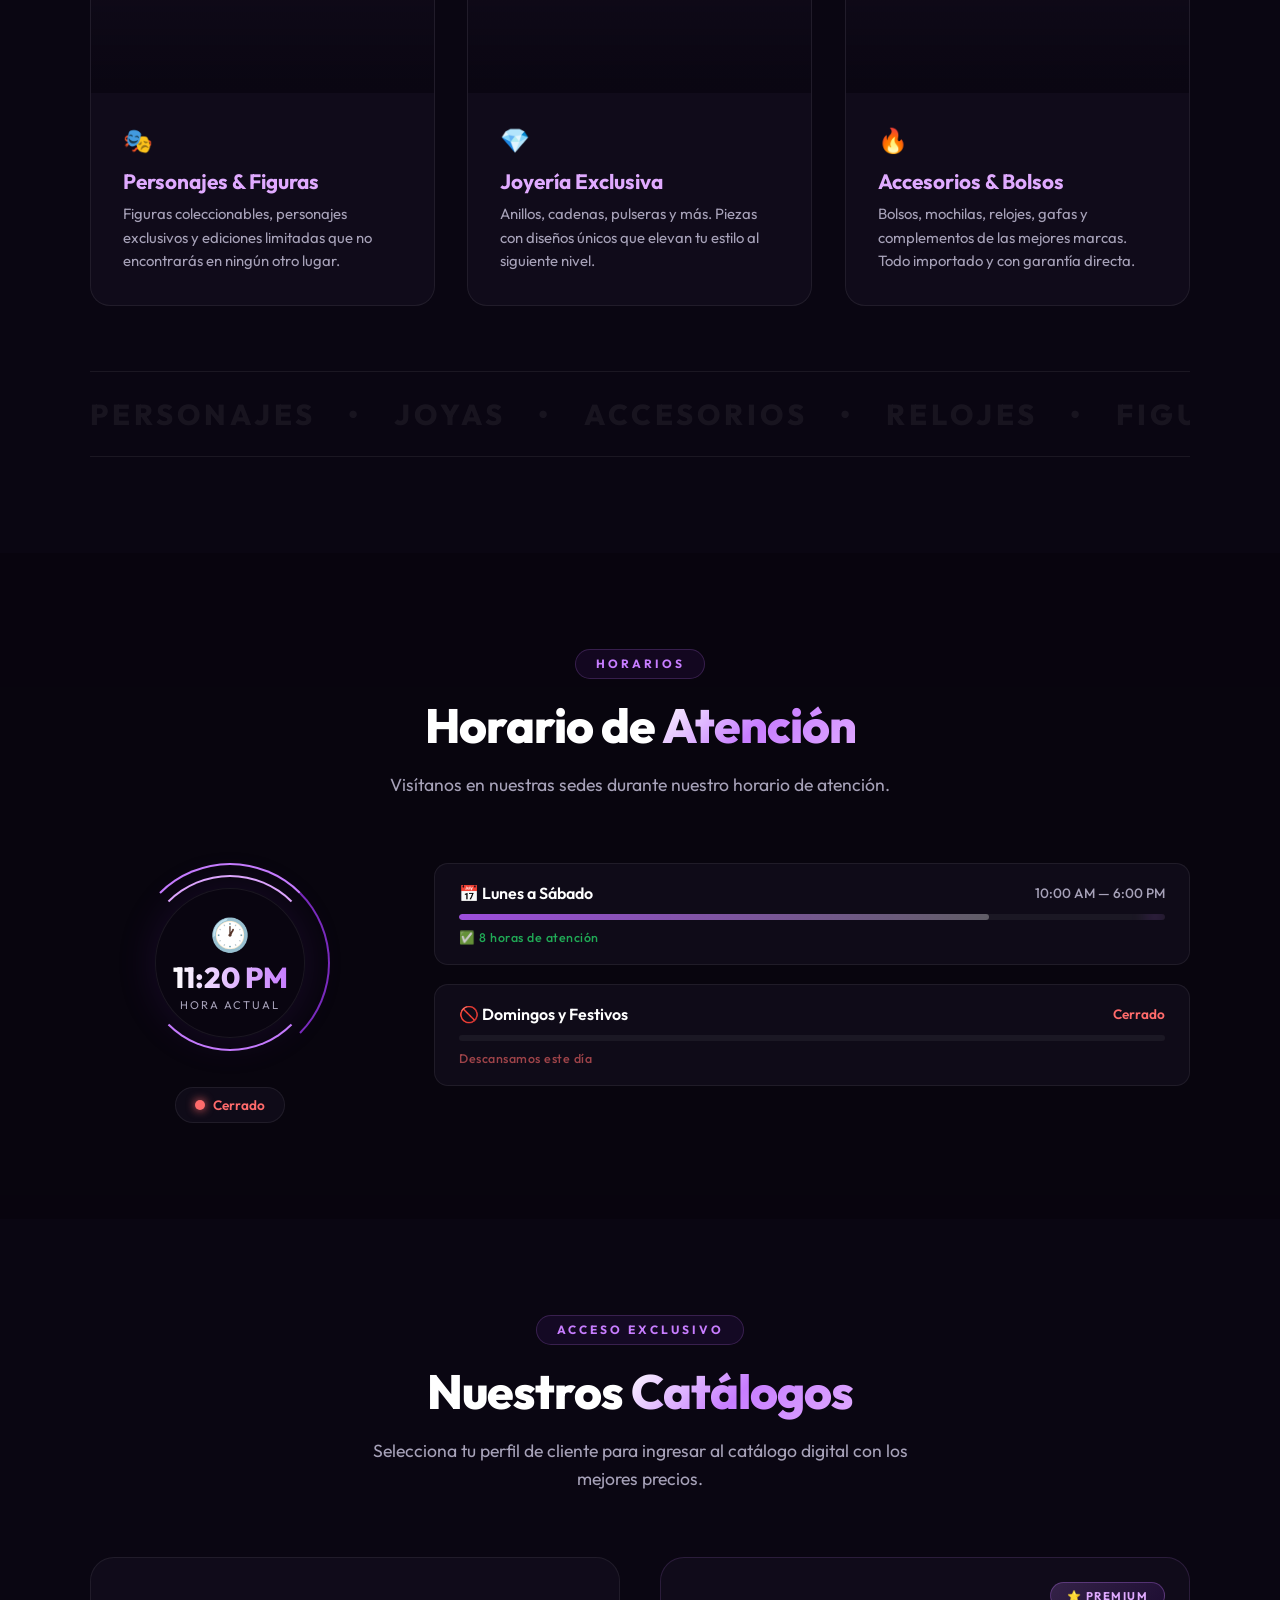
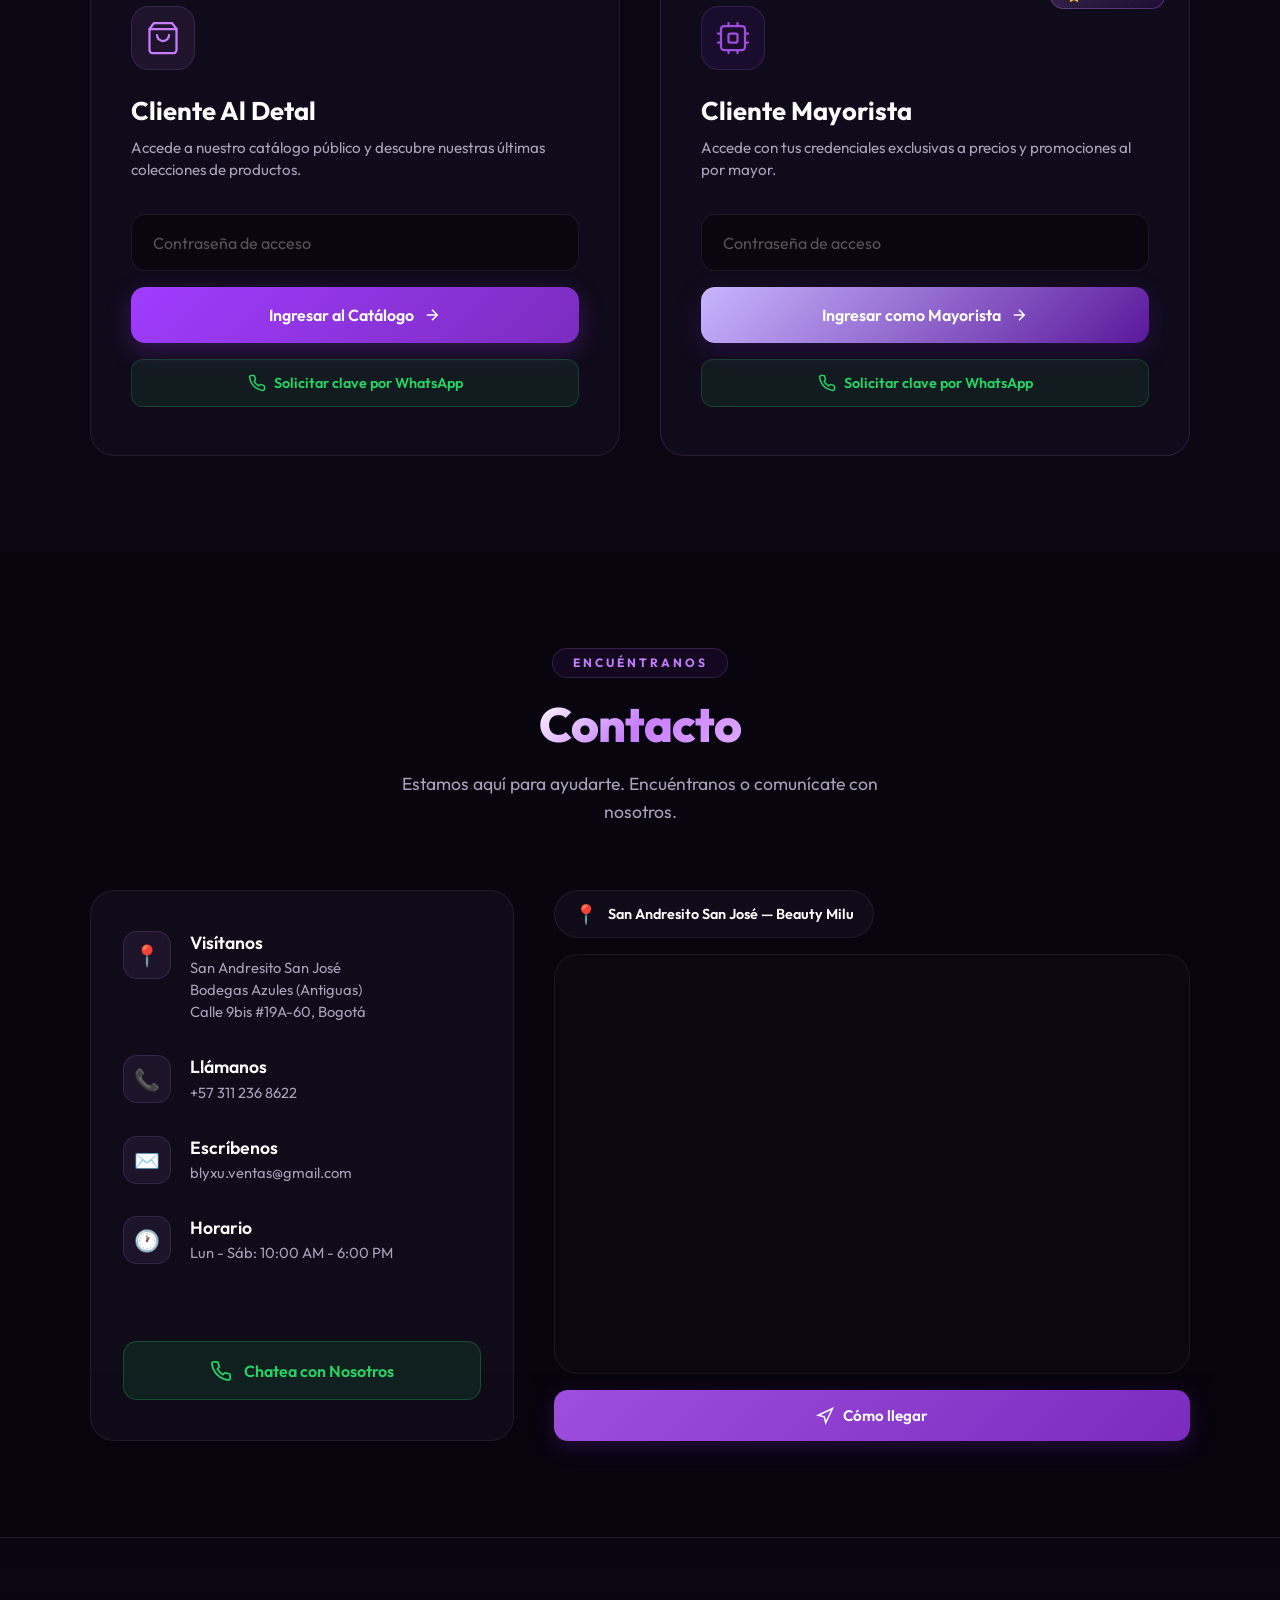
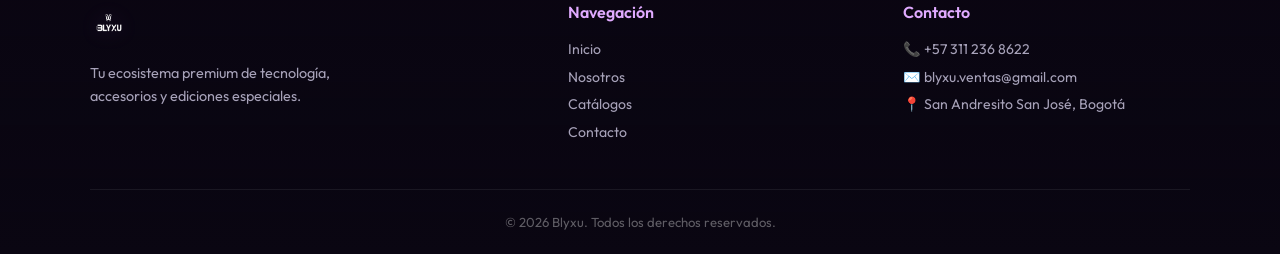
==== commit d0e6bcf2: "Add files via upload" ====
--- a/index.html
+++ b/index.html
@@ -14,13 +14,7 @@
 
 <body>
 
-    <!-- ========== SPLASH SCREEN ========== -->
-    <div id="splash-screen">
-        <div class="splash-logo-container">
-            <img src="logo.png" alt="Blyxu Logo" class="splash-logo">
-            <div class="splash-loader"></div>
-        </div>
-    </div> <!-- Floating Particles Background -->
+    <!-- Floating Particles Background -->
     <div class="background-container">
         <div class="glow glow-1"></div>
         <div class="glow glow-2"></div>
--- a/style.css
+++ b/style.css
@@ -113,21 +113,22 @@
     display: flex;
     justify-content: center;
 }
+@keyframes heroLogoPulse {
+    0%, 100% { transform: scale(1) translateY(0); }
+    50% { transform: scale(1.02) translateY(-6px); }
+}
+
+@keyframes heroLogoReveal {
+    from { opacity: 0; transform: scale(0.8) translateY(20px); filter: brightness(2); }
+    to { opacity: 1; transform: scale(1) translateY(0); filter: brightness(1); }
+}
+
 .hero-main-logo {
     width: 260px;
     height: auto;
     filter: drop-shadow(0 0 30px rgba(123, 44, 191, 0.35));
-    animation: heroLogoPulse 4s ease-in-out infinite;
-    transition: transform 0.5s cubic-bezier(0.175, 0.885, 0.32, 1.275);
-}
-.hero-main-logo:hover {
-    transform: scale(1.1) rotate(2deg);
-    filter: drop-shadow(0 0 45px rgba(123, 44, 191, 0.6));
-}
-
-@keyframes heroLogoPulse {
-    0%, 100% { transform: scale(1) translateY(0); opacity: 0.95; }
-    50% { transform: scale(1.05) translateY(-10px); opacity: 1; }
+    animation: heroLogoReveal 1.2s cubic-bezier(0.16, 1, 0.3, 1) forwards, heroLogoPulse 4s ease-in-out infinite 1.2s;
+    transition: transform 0.5s cubic-bezier(0.175, 0.885, 0.32, 1.275), filter 0.5s;
 }
 
 @media (max-width: 768px) {
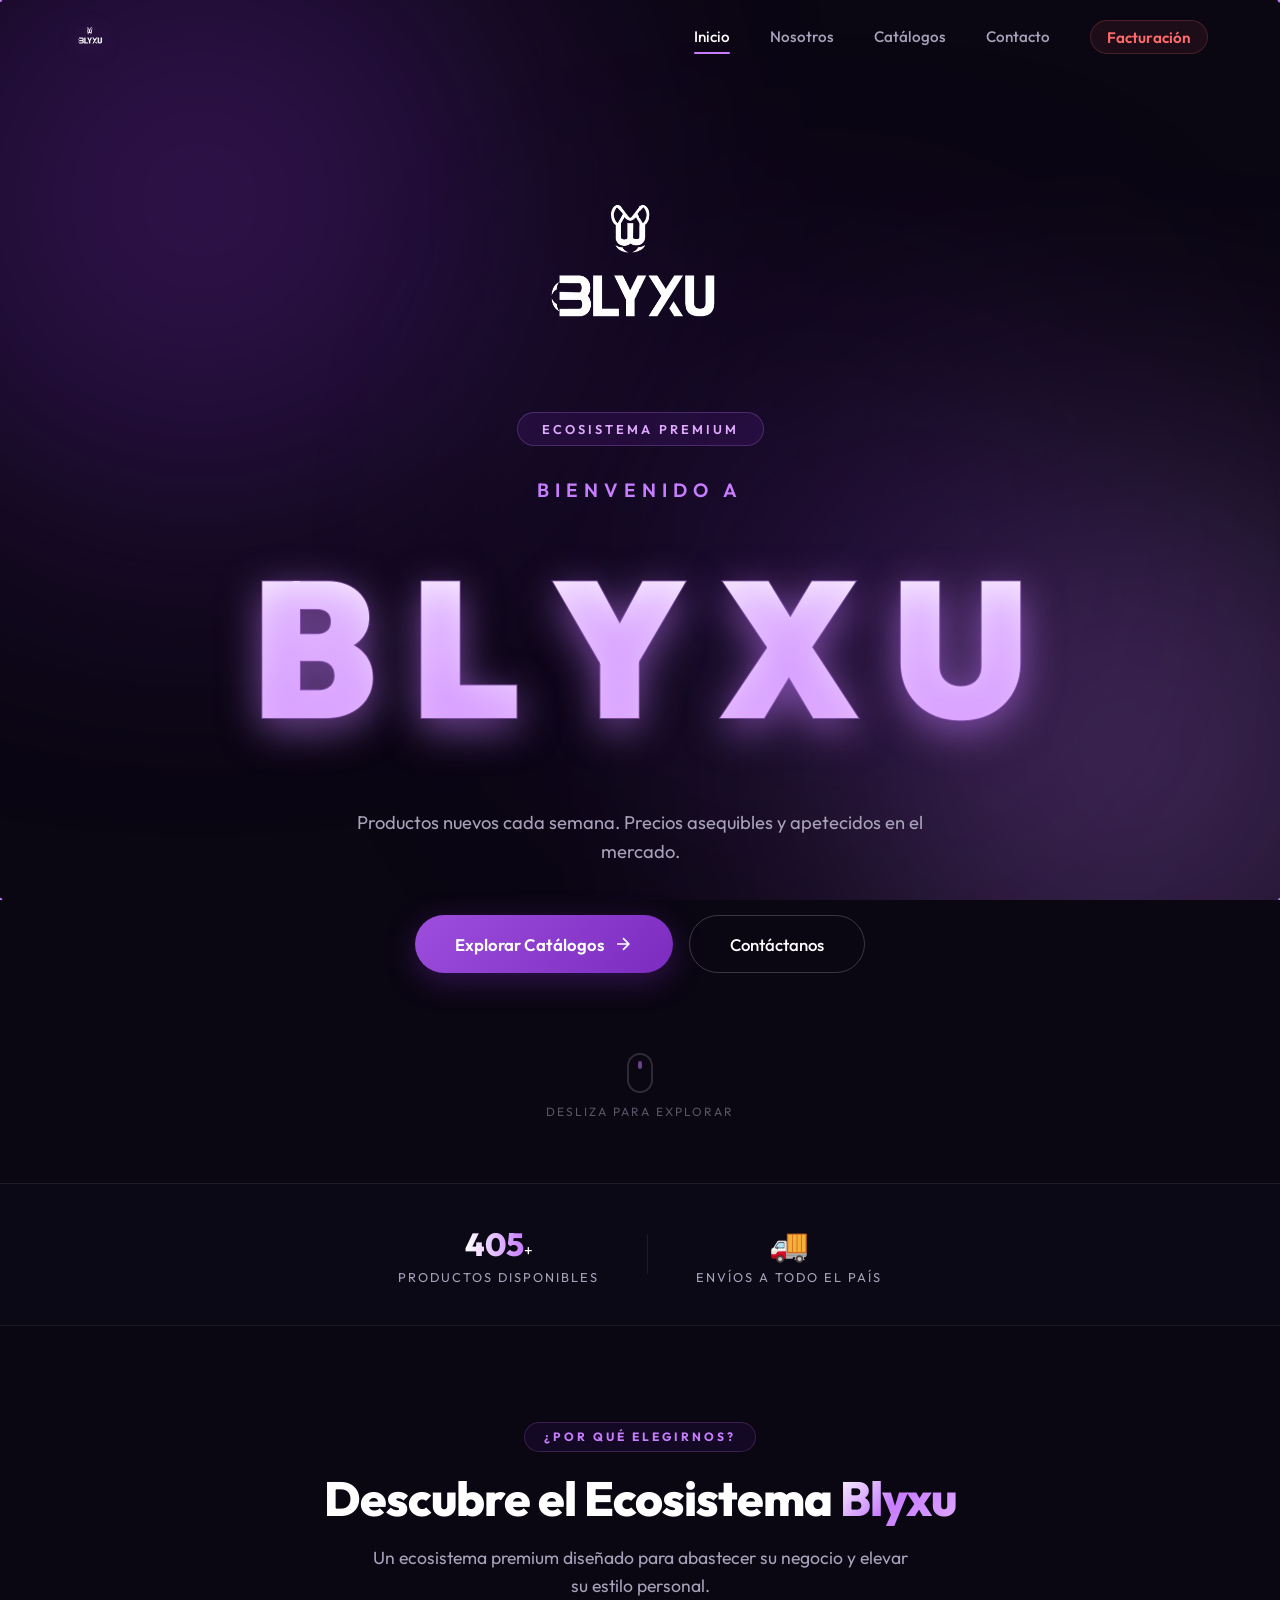
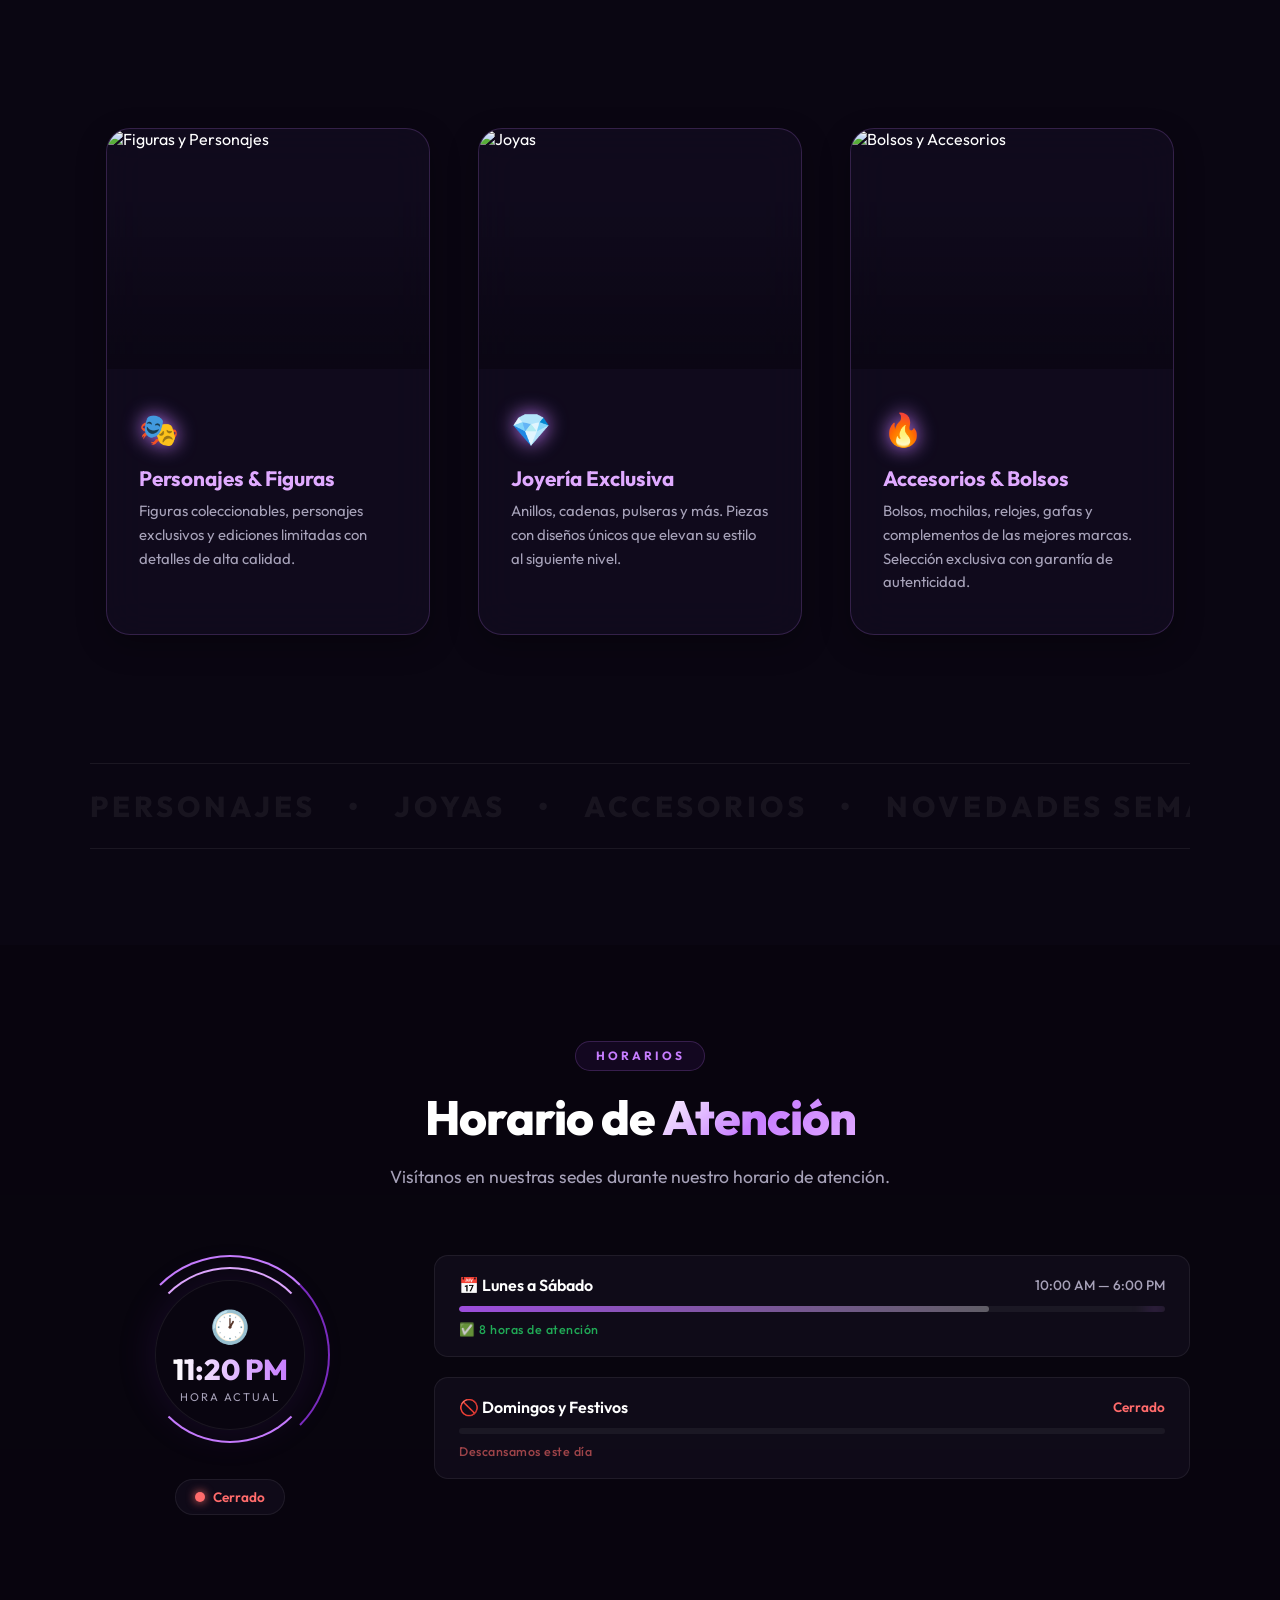
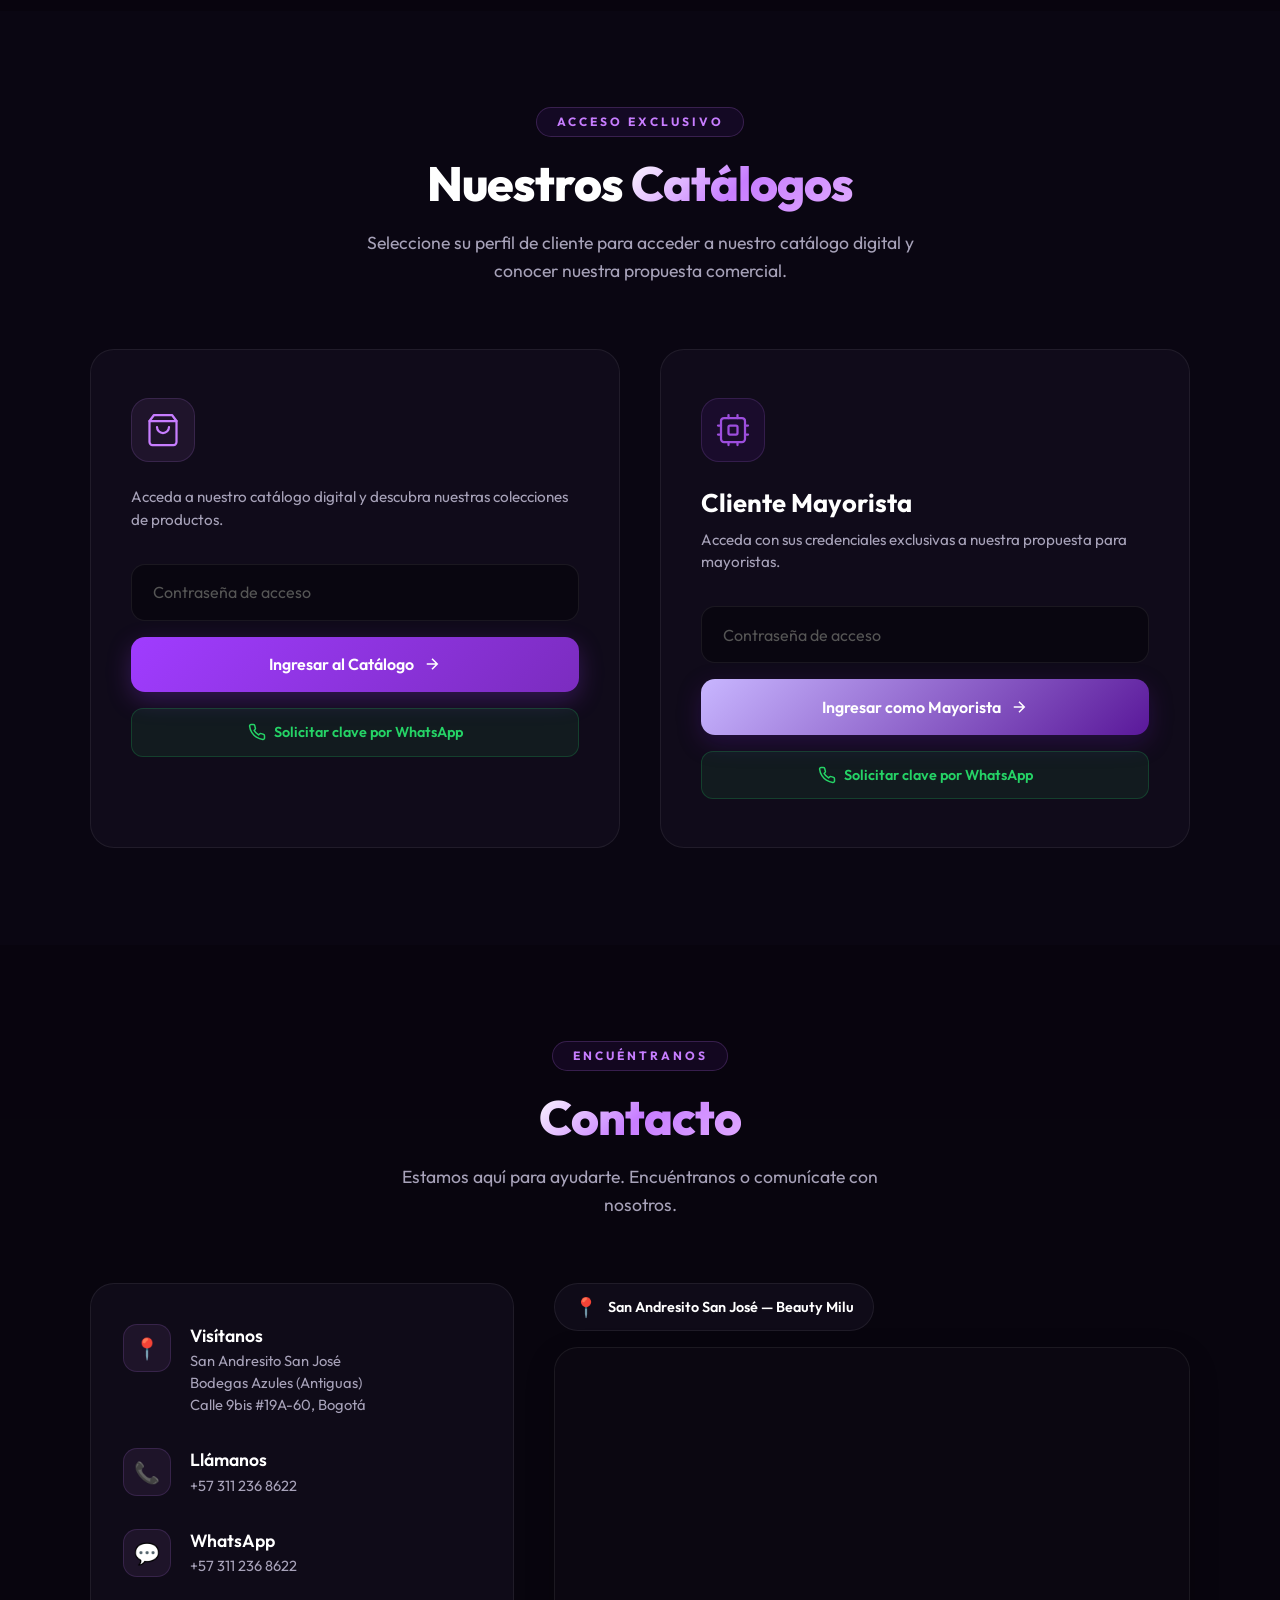
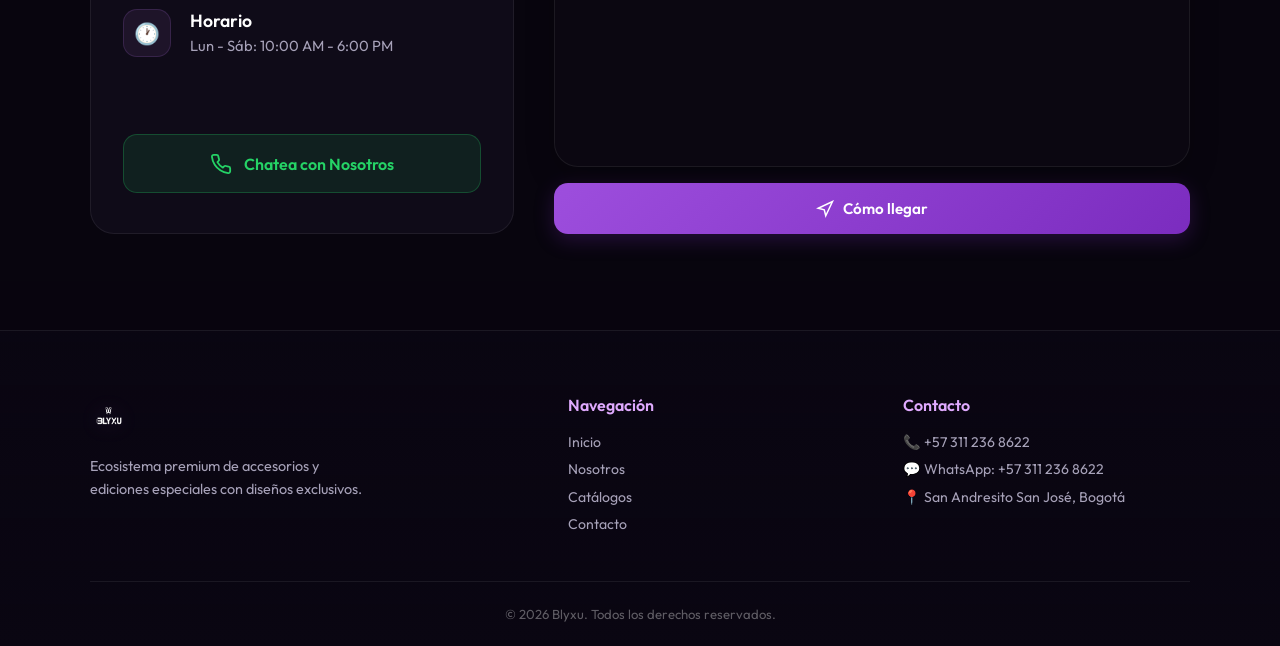
==== commit 118aa17d: "Add files via upload" ====
--- a/index.html
+++ b/index.html
@@ -6,7 +6,7 @@
     <meta name="viewport" content="width=device-width, initial-scale=1.0">
     <title>Blyxu | Ecosistema Premium de Productos</title>
     <meta name="description"
-        content="Blyxu - Tu ecosistema premium de tecnología, accesorios y ediciones especiales. Catálogos mayorista y detal.">
+        content="Blyxu - Ecosistema premium de accesorios y ediciones especiales. Catálogos mayorista y detal con diseños exclusivos.">
     <link href="https://fonts.googleapis.com/css2?family=Outfit:wght@300;400;500;600;700;800;900&display=swap"
         rel="stylesheet">
     <link rel="stylesheet" href="style.css">
@@ -51,12 +51,18 @@
                 <img src="logo.png" alt="Blyxu Logo" class="hero-main-logo">
             </div>
             <div class="hero-badge reveal-on-scroll">ECOSISTEMA PREMIUM</div>
-            <h1 class="hero-title reveal-on-scroll delay-1">
-                Bienvenido a <span class="gradient-text">Blyxu</span>
-            </h1>
+            <div class="hero-title-wrap">
+                <span class="hero-welcome reveal-on-scroll delay-1">Bienvenido a</span>
+                <div class="brand-letters-container hero-brand reveal-on-scroll delay-2">
+                    <span class="b-letter" data-text="B">B</span>
+                    <span class="b-letter" data-text="L">L</span>
+                    <span class="b-letter" data-text="Y">Y</span>
+                    <span class="b-letter" data-text="X">X</span>
+                    <span class="b-letter" data-text="U">U</span>
+                </div>
+            </div>
             <p class="hero-subtitle reveal-on-scroll delay-2">
-                Tecnología, accesorios y ediciones especiales importadas semanalmente. Tu catálogo digital con los
-                mejores precios del mercado.
+                Productos nuevos cada semana. Precios asequibles y apetecidos en el mercado.
             </p>
             <div class="hero-actions reveal-on-scroll delay-3">
                 <a href="#catalogos" class="btn-hero-primary">
@@ -79,13 +85,9 @@
     <!-- ========== STATS TICKER ========== -->
     <section class="stats-ticker reveal-on-scroll">
         <div class="stats-ticker-inner">
+
             <div class="stat-pill">
-                <span class="stat-number" data-count="100">0</span>
-                <span class="stat-label">% Clientes Satisfechos</span>
-            </div>
-            <div class="stat-divider"></div>
-            <div class="stat-pill">
-                <span class="stat-number">500+</span>
+                <span class="stat-number" data-count="500">0</span>+
                 <span class="stat-label">Productos Disponibles</span>
             </div>
             <div class="stat-divider"></div>
@@ -102,8 +104,7 @@
             <div class="section-header reveal-on-scroll">
                 <span class="section-tag">¿POR QUÉ ELEGIRNOS?</span>
                 <h2 class="section-heading">Descubre el Ecosistema <span class="gradient-text">Blyxu</span></h2>
-                <p class="section-desc">Un ecosistema premium diseñado para abastecer tu negocio y revolucionar tu
-                    propio estilo.</p>
+                <p class="section-desc">Un ecosistema premium diseñado para abastecer su negocio y elevar su estilo personal.</p>
             </div>
 
             <div class="features-grid">
@@ -116,8 +117,7 @@
                     <div class="feature-body">
                         <div class="feature-icon-mini">🎭</div>
                         <h3>Personajes & Figuras</h3>
-                        <p>Figuras coleccionables, personajes exclusivos y ediciones limitadas que no encontrarás en
-                            ningún otro lugar.</p>
+                        <p>Figuras coleccionables, personajes exclusivos y ediciones limitadas con detalles de alta calidad.</p>
                     </div>
                 </div>
                 <div class="feature-card reveal-on-scroll delay-2">
@@ -129,8 +129,7 @@
                     <div class="feature-body">
                         <div class="feature-icon-mini">💎</div>
                         <h3>Joyería Exclusiva</h3>
-                        <p>Anillos, cadenas, pulseras y más. Piezas con diseños únicos que elevan tu estilo al siguiente
-                            nivel.</p>
+                        <p>Anillos, cadenas, pulseras y más. Piezas con diseños únicos que elevan su estilo al siguiente nivel.</p>
                     </div>
                 </div>
                 <div class="feature-card reveal-on-scroll delay-3">
@@ -142,8 +141,7 @@
                     <div class="feature-body">
                         <div class="feature-icon-mini">🔥</div>
                         <h3>Accesorios & Bolsos</h3>
-                        <p>Bolsos, mochilas, relojes, gafas y complementos de las mejores marcas. Todo importado y con
-                            garantía directa.</p>
+                        <p>Bolsos, mochilas, relojes, gafas y complementos de las mejores marcas. Selección exclusiva con garantía de autenticidad.</p>
                     </div>
                 </div>
             </div>
@@ -154,12 +152,14 @@
                     <span>PERSONAJES</span><span>•</span>
                     <span>JOYAS</span><span>•</span>
                     <span>ACCESORIOS</span><span>•</span>
+                    <span>NOVEDADES SEMANALES</span><span>•</span>
                     <span>RELOJES</span><span>•</span>
                     <span>FIGURAS</span><span>•</span>
                     <span>EDICIONES LIMITADAS</span><span>•</span>
                     <span>PERSONAJES</span><span>•</span>
                     <span>JOYAS</span><span>•</span>
                     <span>ACCESORIOS</span><span>•</span>
+                    <span>NOVEDADES SEMANALES</span><span>•</span>
                     <span>RELOJES</span><span>•</span>
                     <span>FIGURAS</span><span>•</span>
                     <span>EDICIONES LIMITADAS</span><span>•</span>
@@ -167,6 +167,7 @@
             </div>
         </div>
     </section>
+
 
     <!-- ========== HORARIOS ========== -->
     <section class="section-block section-dark" id="horarios">
@@ -231,8 +232,7 @@
             <div class="section-header reveal-on-scroll">
                 <span class="section-tag">ACCESO EXCLUSIVO</span>
                 <h2 class="section-heading">Nuestros <span class="gradient-text">Catálogos</span></h2>
-                <p class="section-desc">Selecciona tu perfil de cliente para ingresar al catálogo digital con los
-                    mejores precios.</p>
+                <p class="section-desc">Seleccione su perfil de cliente para acceder a nuestro catálogo digital y conocer nuestra propuesta comercial.</p>
             </div>
 
             <div class="catalog-cards">
@@ -249,8 +249,7 @@
                                 <path d="M16 10a4 4 0 0 1-8 0" />
                             </svg>
                         </div>
-                        <h3>Cliente Al Detal</h3>
-                        <p>Accede a nuestro catálogo público y descubre nuestras últimas colecciones de productos.</p>
+                        <p>Acceda a nuestro catálogo digital y descubra nuestras colecciones de productos.</p>
                         <form id="form-detal" class="catalog-form">
                             <div class="input-wrap">
                                 <input type="password" id="pass-detal" required placeholder="Contraseña de acceso"
@@ -280,9 +279,8 @@
                 </div>
 
                 <!-- Mayorista Card -->
-                <div class="catalog-card catalog-card-premium reveal-on-scroll delay-2" id="card-mayorista">
+                <div class="catalog-card reveal-on-scroll delay-2" id="card-mayorista">
                     <div class="catalog-card-shine"></div>
-                    <div class="premium-badge">⭐ PREMIUM</div>
                     <div class="catalog-card-content">
                         <div class="catalog-icon catalog-icon-premium">
                             <svg xmlns="http://www.w3.org/2000/svg" width="36" height="36" viewBox="0 0 24 24"
@@ -301,7 +299,7 @@
                             </svg>
                         </div>
                         <h3>Cliente Mayorista</h3>
-                        <p>Accede con tus credenciales exclusivas a precios y promociones al por mayor.</p>
+                        <p>Acceda con sus credenciales exclusivas a nuestra propuesta para mayoristas.</p>
                         <form id="form-mayorista" class="catalog-form">
                             <div class="input-wrap">
                                 <input type="password" id="pass-mayorista" required placeholder="Contraseña de acceso"
@@ -359,10 +357,10 @@
                         </div>
                     </div>
                     <div class="info-item">
-                        <span class="info-icon">✉️</span>
+                        <span class="info-icon">💬</span>
                         <div>
-                            <h3>Escríbenos</h3>
-                            <p>blyxu.ventas@gmail.com</p>
+                            <h3>WhatsApp</h3>
+                            <p>+57 311 236 8622</p>
                         </div>
                     </div>
                     <div class="info-item">
@@ -413,7 +411,7 @@
             <div class="footer-top">
                 <div class="footer-brand">
                     <img src="logo.png" alt="Blyxu" class="footer-logo">
-                    <p>Tu ecosistema premium de tecnología, accesorios y ediciones especiales.</p>
+                    <p>Ecosistema premium de accesorios y ediciones especiales con diseños exclusivos.</p>
                 </div>
                 <div class="footer-links-group">
                     <h4>Navegación</h4>
@@ -425,7 +423,7 @@
                 <div class="footer-links-group">
                     <h4>Contacto</h4>
                     <span>📞 +57 311 236 8622</span>
-                    <span>✉️ blyxu.ventas@gmail.com</span>
+                    <span>💬 WhatsApp: +57 311 236 8622</span>
                     <span>📍 San Andresito San José, Bogotá</span>
                 </div>
 
--- a/style.css
+++ b/style.css
@@ -6,106 +6,659 @@
     --purple-light: #c77dff;
     --purple-pale: #e0aaff;
     --glass: rgba(22, 17, 34, 0.55);
-    --glass-border: rgba(255,255,255,0.07);
+    --glass-border: rgba(255, 255, 255, 0.07);
     --radius: 20px;
 }
-*, *::before, *::after { margin:0; padding:0; box-sizing:border-box; }
-html { scroll-behavior: smooth; scroll-padding-top: 80px; }
-body { font-family:'Outfit',sans-serif; background:var(--bg); color:var(--text); overflow-x:hidden; }
+
+*,
+*::before,
+*::after {
+    margin: 0;
+    padding: 0;
+    box-sizing: border-box;
+}
+
+html {
+    scroll-behavior: smooth;
+    scroll-padding-top: 80px;
+}
+
+body {
+    font-family: 'Outfit', sans-serif;
+    background: var(--bg);
+    color: var(--text);
+    overflow-x: hidden;
+}
 
 /* ===== BACKGROUND ===== */
-.background-container { position:fixed; inset:0; z-index:-1; overflow:hidden; }
-#particles-canvas { position:absolute; inset:0; width:100%; height:100%; }
-.glow { position:absolute; border-radius:50%; filter:blur(150px); opacity:.4; animation:gFloat 20s infinite alternate; }
-.glow-1 { width:600px; height:600px; background:var(--purple); top:-100px; left:-100px; }
-.glow-2 { width:500px; height:500px; background:var(--purple-light); bottom:-100px; right:-100px; animation-delay:-7s; }
-.glow-3 { width:350px; height:350px; background:#5a189a; top:40%; left:50%; animation-delay:-12s; }
-@keyframes gFloat { 0%{transform:translate(0,0) scale(1)} 50%{transform:translate(80px,40px) scale(1.15)} 100%{transform:translate(-40px,80px) scale(.9)} }
+.background-container {
+    position: fixed;
+    inset: 0;
+    z-index: -1;
+    overflow: hidden;
+}
+
+#particles-canvas {
+    position: absolute;
+    inset: 0;
+    width: 100%;
+    height: 100%;
+}
+
+.glow {
+    position: absolute;
+    border-radius: 50%;
+    filter: blur(150px);
+    opacity: .4;
+    animation: gFloat 20s infinite alternate;
+}
+
+.glow-1 {
+    width: 600px;
+    height: 600px;
+    background: var(--purple);
+    top: -100px;
+    left: -100px;
+}
+
+.glow-2 {
+    width: 500px;
+    height: 500px;
+    background: var(--purple-light);
+    bottom: -100px;
+    right: -100px;
+    animation-delay: -7s;
+}
+
+.glow-3 {
+    width: 350px;
+    height: 350px;
+    background: #5a189a;
+    top: 40%;
+    left: 50%;
+    animation-delay: -12s;
+}
+
+@keyframes gFloat {
+    0% {
+        transform: translate(0, 0) scale(1)
+    }
+
+    50% {
+        transform: translate(80px, 40px) scale(1.15)
+    }
+
+    100% {
+        transform: translate(-40px, 80px) scale(.9)
+    }
+}
 
 /* ===== SCHEDULE VISUAL ===== */
-.schedule-visual { display:grid; grid-template-columns:280px 1fr; gap:4rem; align-items:start; }
+.schedule-visual {
+    display: grid;
+    grid-template-columns: 280px 1fr;
+    gap: 4rem;
+    align-items: start;
+}
 
 /* Clock */
-.schedule-clock-wrap { display:flex; flex-direction:column; align-items:center; gap:1.5rem; }
-.schedule-clock { position:relative; width:200px; height:200px; display:flex; align-items:center; justify-content:center; }
-.clock-ring { position:absolute; inset:0; border-radius:50%; border:2px solid transparent; border-top-color:var(--purple-light); border-right-color:var(--purple); animation:clockSpin 4s linear infinite; }
-.clock-ring-2 { border-top-color:var(--purple-pale); border-right-color:transparent; border-bottom-color:var(--purple-light); animation:clockSpin 6s linear infinite reverse; inset:12px; }
-@keyframes clockSpin { 0%{transform:rotate(0deg)} 100%{transform:rotate(360deg)} }
-.clock-center { text-align:center; z-index:2; background:rgba(10,6,18,.8); border-radius:50%; width:150px; height:150px; display:flex; flex-direction:column; align-items:center; justify-content:center; border:1px solid var(--glass-border); box-shadow:0 0 40px rgba(123,44,191,.15); }
-.clock-icon { font-size:2rem; margin-bottom:.3rem; }
-.clock-live { font-size:1.8rem; font-weight:800; background:linear-gradient(to right,#fff,var(--purple-light)); -webkit-background-clip:text; background-clip:text; -webkit-text-fill-color:transparent; }
-.clock-label { font-size:.7rem; color:var(--text-muted); text-transform:uppercase; letter-spacing:2px; margin-top:.2rem; }
-.clock-status { display:flex; align-items:center; gap:.5rem; padding:.5rem 1.2rem; background:var(--glass); border:1px solid var(--glass-border); border-radius:50px; font-size:.85rem; font-weight:600; }
-.status-dot { width:10px; height:10px; border-radius:50%; background:#25D366; box-shadow:0 0 10px #25D366; animation:statusPulse 2s infinite; }
-.status-dot.closed-dot { background:#ff6b6b; box-shadow:0 0 10px #ff6b6b; }
-@keyframes statusPulse { 0%,100%{opacity:1;transform:scale(1)} 50%{opacity:.5;transform:scale(.8)} }
+.schedule-clock-wrap {
+    display: flex;
+    flex-direction: column;
+    align-items: center;
+    gap: 1.5rem;
+}
+
+.schedule-clock {
+    position: relative;
+    width: 200px;
+    height: 200px;
+    display: flex;
+    align-items: center;
+    justify-content: center;
+}
+
+.clock-ring {
+    position: absolute;
+    inset: 0;
+    border-radius: 50%;
+    border: 2px solid transparent;
+    border-top-color: var(--purple-light);
+    border-right-color: var(--purple);
+    animation: clockSpin 4s linear infinite;
+}
+
+.clock-ring-2 {
+    border-top-color: var(--purple-pale);
+    border-right-color: transparent;
+    border-bottom-color: var(--purple-light);
+    animation: clockSpin 6s linear infinite reverse;
+    inset: 12px;
+}
+
+@keyframes clockSpin {
+    0% {
+        transform: rotate(0deg)
+    }
+
+    100% {
+        transform: rotate(360deg)
+    }
+}
+
+.clock-center {
+    text-align: center;
+    z-index: 2;
+    background: rgba(10, 6, 18, .8);
+    border-radius: 50%;
+    width: 150px;
+    height: 150px;
+    display: flex;
+    flex-direction: column;
+    align-items: center;
+    justify-content: center;
+    border: 1px solid var(--glass-border);
+    box-shadow: 0 0 40px rgba(123, 44, 191, .15);
+}
+
+.clock-icon {
+    font-size: 2rem;
+    margin-bottom: .3rem;
+}
+
+.clock-live {
+    font-size: 1.8rem;
+    font-weight: 800;
+    background: linear-gradient(to right, #fff, var(--purple-light));
+    -webkit-background-clip: text;
+    background-clip: text;
+    -webkit-text-fill-color: transparent;
+}
+
+.clock-label {
+    font-size: .7rem;
+    color: var(--text-muted);
+    text-transform: uppercase;
+    letter-spacing: 2px;
+    margin-top: .2rem;
+}
+
+.clock-status {
+    display: flex;
+    align-items: center;
+    gap: .5rem;
+    padding: .5rem 1.2rem;
+    background: var(--glass);
+    border: 1px solid var(--glass-border);
+    border-radius: 50px;
+    font-size: .85rem;
+    font-weight: 600;
+}
+
+.status-dot {
+    width: 10px;
+    height: 10px;
+    border-radius: 50%;
+    background: #25D366;
+    box-shadow: 0 0 10px #25D366;
+    animation: statusPulse 2s infinite;
+}
+
+.status-dot.closed-dot {
+    background: #ff6b6b;
+    box-shadow: 0 0 10px #ff6b6b;
+}
+
+@keyframes statusPulse {
+
+    0%,
+    100% {
+        opacity: 1;
+        transform: scale(1)
+    }
+
+    50% {
+        opacity: .5;
+        transform: scale(.8)
+    }
+}
 
 /* Bars */
-.schedule-bars-wrap { display:flex; flex-direction:column; gap:1.2rem; }
-.schedule-bar-item { background:var(--glass); border:1px solid var(--glass-border); border-radius:14px; padding:1.2rem 1.5rem; transition:all .35s; }
-.schedule-bar-item:hover { border-color:rgba(199,125,255,.3); transform:translateX(6px); box-shadow:0 8px 25px rgba(0,0,0,.3); }
-.bar-header { display:flex; justify-content:space-between; align-items:center; margin-bottom:.7rem; }
-.bar-day { font-size:1rem; font-weight:600; }
-.bar-time { font-size:.85rem; color:var(--text-muted); font-weight:500; }
-.closed-text { color:#ff6b6b; font-weight:600; }
-.bar-track { position:relative; width:100%; height:6px; background:rgba(255,255,255,.05); border-radius:6px; overflow:hidden; }
-.bar-fill { height:100%; width:0; background:linear-gradient(90deg, var(--bar-color), rgba(255,255,255,.3)); border-radius:6px; transition:width 1.5s cubic-bezier(.16,1,.3,1); position:relative; }
-.bar-fill.animated { width:var(--target-width); }
-.bar-glow { position:absolute; top:0; right:0; width:20px; height:100%; background:var(--bar-color); border-radius:50%; filter:blur(8px); opacity:0; transition:opacity 1s 1s; }
-.bar-fill.animated ~ .bar-glow { opacity:.6; }
-.schedule-bar-closed { opacity:.5; }
-.schedule-bar-closed:hover { opacity:.7; }
-.bar-status-tag { font-size:.78rem; margin-top:.6rem; font-weight:500; letter-spacing:.5px; }
-.open-tag { color:rgba(37,211,102,.8); }
-.closed-tag { color:rgba(255,107,107,.6); }
-
-@media(max-width:768px){
-    .schedule-visual { grid-template-columns:1fr; justify-items:center; gap:2.5rem; }
-    .schedule-bars-wrap { width:100%; }
+.schedule-bars-wrap {
+    display: flex;
+    flex-direction: column;
+    gap: 1.2rem;
+}
+
+.schedule-bar-item {
+    background: var(--glass);
+    border: 1px solid var(--glass-border);
+    border-radius: 14px;
+    padding: 1.2rem 1.5rem;
+    transition: all .35s;
+}
+
+.schedule-bar-item:hover {
+    border-color: rgba(199, 125, 255, .3);
+    transform: translateX(6px);
+    box-shadow: 0 8px 25px rgba(0, 0, 0, .3);
+}
+
+.bar-header {
+    display: flex;
+    justify-content: space-between;
+    align-items: center;
+    margin-bottom: .7rem;
+}
+
+.bar-day {
+    font-size: 1rem;
+    font-weight: 600;
+}
+
+.bar-time {
+    font-size: .85rem;
+    color: var(--text-muted);
+    font-weight: 500;
+}
+
+.closed-text {
+    color: #ff6b6b;
+    font-weight: 600;
+}
+
+.bar-track {
+    position: relative;
+    width: 100%;
+    height: 6px;
+    background: rgba(255, 255, 255, .05);
+    border-radius: 6px;
+    overflow: hidden;
+}
+
+.bar-fill {
+    height: 100%;
+    width: 0;
+    background: linear-gradient(90deg, var(--bar-color), rgba(255, 255, 255, .3));
+    border-radius: 6px;
+    transition: width 1.5s cubic-bezier(.16, 1, .3, 1);
+    position: relative;
+}
+
+.bar-fill.animated {
+    width: var(--target-width);
+}
+
+.bar-glow {
+    position: absolute;
+    top: 0;
+    right: 0;
+    width: 20px;
+    height: 100%;
+    background: var(--bar-color);
+    border-radius: 50%;
+    filter: blur(8px);
+    opacity: 0;
+    transition: opacity 1s 1s;
+}
+
+.bar-fill.animated~.bar-glow {
+    opacity: .6;
+}
+
+.schedule-bar-closed {
+    opacity: .5;
+}
+
+.schedule-bar-closed:hover {
+    opacity: .7;
+}
+
+.bar-status-tag {
+    font-size: .78rem;
+    margin-top: .6rem;
+    font-weight: 500;
+    letter-spacing: .5px;
+}
+
+.open-tag {
+    color: rgba(37, 211, 102, .8);
+}
+
+.closed-tag {
+    color: rgba(255, 107, 107, .6);
+}
+
+@media(max-width:768px) {
+    .schedule-visual {
+        grid-template-columns: 1fr;
+        justify-items: center;
+        gap: 2.5rem;
+    }
+
+    .schedule-bars-wrap {
+        width: 100%;
+    }
 }
 
 /* ===== NAVBAR ===== */
-.navbar { position:fixed; top:0; left:0; width:100%; z-index:999; padding:1rem 0; transition:all .4s ease; }
-.navbar.scrolled { background:rgba(10,6,18,.85); backdrop-filter:blur(20px); border-bottom:1px solid var(--glass-border); padding:.6rem 0; box-shadow:0 4px 30px rgba(0,0,0,.3); }
-.nav-inner { max-width:1200px; margin:0 auto; padding:0 2rem; display:flex; align-items:center; justify-content:space-between; }
-.nav-logo-img { height:38px; width:auto; filter:drop-shadow(0 0 12px rgba(199,125,255,.3)); transition:transform .3s; }
-.nav-logo-img:hover { transform:scale(1.08); }
-.nav-links { display:flex; gap:2.5rem; }
-.nav-link { color:var(--text-muted); text-decoration:none; font-size:.95rem; font-weight:500; position:relative; transition:color .3s; padding:.4rem 0; }
-.nav-link::after { content:''; position:absolute; bottom:0; left:0; width:0; height:2px; background:var(--purple-light); border-radius:2px; transition:width .3s; }
-.nav-link:hover, .nav-link.active { color:#fff; }
-.nav-link:hover::after, .nav-link.active::after { width:100%; }
-.nav-link-highlight { color:#ff6b6b !important; background:rgba(255,107,107,.08); padding:.4rem 1rem !important; border-radius:50px; border:1px solid rgba(255,107,107,.2); font-weight:600; }
-.nav-link-highlight::after { display:none !important; }
-.nav-link-highlight:hover { background:rgba(255,107,107,.18); color:#fff !important; border-color:rgba(255,107,107,.4); transform:translateY(-2px); box-shadow:0 4px 15px rgba(255,107,107,.2); }
-.nav-toggle { display:none; background:none; border:none; cursor:pointer; flex-direction:column; gap:5px; padding:6px; }
-.nav-toggle span { display:block; width:24px; height:2px; background:#fff; border-radius:2px; transition:all .3s; }
-@media(max-width:768px){
-    .nav-links { position:fixed; top:0; right:-100%; width:70%; max-width:300px; height:100vh; background:rgba(10,6,18,.95); backdrop-filter:blur(25px); flex-direction:column; padding:6rem 2rem 2rem; gap:2rem; transition:right .4s cubic-bezier(.4,0,.2,1); border-left:1px solid var(--glass-border); }
-    .nav-links.open { right:0; }
-    .nav-toggle { display:flex; z-index:1001; }
-    .nav-toggle.open span:nth-child(1){transform:rotate(45deg) translate(5px,5px)}
-    .nav-toggle.open span:nth-child(2){opacity:0}
-    .nav-toggle.open span:nth-child(3){transform:rotate(-45deg) translate(5px,-5px)}
+.navbar {
+    position: fixed;
+    top: 0;
+    left: 0;
+    width: 100%;
+    z-index: 999;
+    padding: 1rem 0;
+    transition: all .4s ease;
+}
+
+.navbar.scrolled {
+    background: rgba(10, 6, 18, .85);
+    backdrop-filter: blur(20px);
+    border-bottom: 1px solid var(--glass-border);
+    padding: .6rem 0;
+    box-shadow: 0 4px 30px rgba(0, 0, 0, .3);
+}
+
+.nav-inner {
+    max-width: 1200px;
+    margin: 0 auto;
+    padding: 0 2rem;
+    display: flex;
+    align-items: center;
+    justify-content: space-between;
+}
+
+.nav-logo-img {
+    height: 38px;
+    width: auto;
+    filter: drop-shadow(0 0 12px rgba(199, 125, 255, .3));
+    transition: transform .3s;
+}
+
+.nav-logo-img:hover {
+    transform: scale(1.08);
+}
+
+.nav-links {
+    display: flex;
+    gap: 2.5rem;
+}
+
+.nav-link {
+    color: var(--text-muted);
+    text-decoration: none;
+    font-size: .95rem;
+    font-weight: 500;
+    position: relative;
+    transition: color .3s;
+    padding: .4rem 0;
+}
+
+.nav-link::after {
+    content: '';
+    position: absolute;
+    bottom: 0;
+    left: 0;
+    width: 0;
+    height: 2px;
+    background: var(--purple-light);
+    border-radius: 2px;
+    transition: width .3s;
+}
+
+.nav-link:hover,
+.nav-link.active {
+    color: #fff;
+}
+
+.nav-link:hover::after,
+.nav-link.active::after {
+    width: 100%;
+}
+
+.nav-link-highlight {
+    color: #ff6b6b !important;
+    background: rgba(255, 107, 107, .08);
+    padding: .4rem 1rem !important;
+    border-radius: 50px;
+    border: 1px solid rgba(255, 107, 107, .2);
+    font-weight: 600;
+}
+
+.nav-link-highlight::after {
+    display: none !important;
+}
+
+.nav-link-highlight:hover {
+    background: rgba(255, 107, 107, .18);
+    color: #fff !important;
+    border-color: rgba(255, 107, 107, .4);
+    transform: translateY(-2px);
+    box-shadow: 0 4px 15px rgba(255, 107, 107, .2);
+}
+
+.nav-toggle {
+    display: none;
+    background: none;
+    border: none;
+    cursor: pointer;
+    flex-direction: column;
+    gap: 5px;
+    padding: 6px;
+}
+
+.nav-toggle span {
+    display: block;
+    width: 24px;
+    height: 2px;
+    background: #fff;
+    border-radius: 2px;
+    transition: all .3s;
+}
+
+@media(max-width:768px) {
+    .nav-links {
+        position: fixed;
+        top: 0;
+        right: -100%;
+        width: 70%;
+        max-width: 300px;
+        height: 100vh;
+        background: rgba(10, 6, 18, .95);
+        backdrop-filter: blur(25px);
+        flex-direction: column;
+        padding: 6rem 2rem 2rem;
+        gap: 2rem;
+        transition: right .4s cubic-bezier(.4, 0, .2, 1);
+        border-left: 1px solid var(--glass-border);
+    }
+
+    .nav-links.open {
+        right: 0;
+    }
+
+    .nav-toggle {
+        display: flex;
+        z-index: 1001;
+    }
+
+    .nav-toggle.open span:nth-child(1) {
+        transform: rotate(45deg) translate(5px, 5px)
+    }
+
+    .nav-toggle.open span:nth-child(2) {
+        opacity: 0
+    }
+
+    .nav-toggle.open span:nth-child(3) {
+        transform: rotate(-45deg) translate(5px, -5px)
+    }
 }
 
 /* ===== HERO ===== */
-.hero-section { min-height:100vh; display:flex; flex-direction:column; justify-content:center; align-items:center; text-align:center; padding:8rem 2rem 4rem; position:relative; }
-.hero-content { max-width:800px; }
-.hero-badge { display:inline-block; padding:.5rem 1.5rem; border-radius:50px; background:rgba(123,44,191,.15); border:1px solid rgba(199,125,255,.25); color:var(--purple-pale); font-size:.8rem; font-weight:600; letter-spacing:3px; margin-bottom:2rem; }
-.hero-title { font-size:clamp(2.5rem,6vw,4.5rem); font-weight:900; line-height:1.1; margin-bottom:1.5rem; letter-spacing:-2px; }
-.gradient-text { background:linear-gradient(135deg,#fff 0%,var(--purple-light) 50%,var(--purple-pale) 100%); -webkit-background-clip:text; background-clip:text; -webkit-text-fill-color:transparent; }
-.hero-subtitle { font-size:clamp(1rem,2vw,1.25rem); color:var(--text-muted); max-width:600px; margin:0 auto 2.5rem; line-height:1.7; }
-.hero-actions { display:flex; gap:1rem; justify-content:center; flex-wrap:wrap; }
-.btn-hero-primary { display:inline-flex; align-items:center; gap:.6rem; padding:1.1rem 2.5rem; background:linear-gradient(135deg,#9d4edd,#7b2cbf); color:#fff; border:none; border-radius:50px; font-size:1.05rem; font-weight:600; text-decoration:none; cursor:pointer; transition:all .35s cubic-bezier(.4,0,.2,1); box-shadow:0 8px 30px rgba(123,44,191,.35); }
-.btn-hero-primary:hover { transform:translateY(-4px) scale(1.03); box-shadow:0 12px 40px rgba(123,44,191,.5); }
-.btn-hero-secondary { display:inline-flex; align-items:center; padding:1.1rem 2.5rem; background:transparent; color:#fff; border:1px solid rgba(255,255,255,.2); border-radius:50px; font-size:1.05rem; font-weight:500; text-decoration:none; transition:all .35s; }
-.btn-hero-secondary:hover { background:rgba(255,255,255,.08); border-color:var(--purple-light); transform:translateY(-3px); }
-.hero-scroll-indicator { margin-top: 5rem; display:flex; flex-direction:column; align-items:center; gap:.7rem; opacity:.5; animation:fadeInUp 1.5s 1.5s backwards; }
-.hero-scroll-indicator span { font-size:.75rem; color:var(--text-muted); letter-spacing:2px; text-transform:uppercase; }
-.scroll-mouse { width:26px; height:40px; border:2px solid rgba(255,255,255,.3); border-radius:14px; position:relative; }
-.scroll-wheel { width:4px; height:8px; background:var(--purple-light); border-radius:4px; position:absolute; top:6px; left:50%; transform:translateX(-50%); animation:scrollWheel 2s infinite; }
-@keyframes scrollWheel { 0%{opacity:1;transform:translateX(-50%) translateY(0)} 100%{opacity:0;transform:translateX(-50%) translateY(16px)} }
+.hero-section {
+    min-height: 100vh;
+    display: flex;
+    flex-direction: column;
+    justify-content: center;
+    align-items: center;
+    text-align: center;
+    padding: 8rem 2rem 4rem;
+    position: relative;
+}
+
+.hero-content {
+    max-width: 800px;
+}
+
+.hero-badge {
+    display: inline-block;
+    padding: .5rem 1.5rem;
+    border-radius: 50px;
+    background: rgba(123, 44, 191, .15);
+    border: 1px solid rgba(199, 125, 255, .25);
+    color: var(--purple-pale);
+    font-size: .8rem;
+    font-weight: 600;
+    letter-spacing: 3px;
+    margin-bottom: 2rem;
+}
+
+.hero-title-wrap {
+    margin-bottom: 3rem;
+    display: flex;
+    flex-direction: column;
+    align-items: center;
+    gap: 0.8rem;
+}
+
+.hero-welcome {
+    font-size: clamp(1rem, 3vw, 1.4rem);
+    font-weight: 600;
+    color: var(--purple-light);
+    letter-spacing: 8px;
+    text-transform: uppercase;
+    opacity: 0.8;
+    margin-bottom: 0.5rem;
+}
+
+.hero-brand {
+    gap: 1.5rem;
+}
+
+.gradient-text {
+    background: linear-gradient(135deg, #fff 0%, var(--purple-light) 50%, var(--purple-pale) 100%);
+    -webkit-background-clip: text;
+    background-clip: text;
+    -webkit-text-fill-color: transparent;
+}
+
+.hero-subtitle {
+    font-size: clamp(1rem, 2vw, 1.2rem);
+    color: var(--text-muted);
+    max-width: 600px;
+    margin: 0 auto 3rem;
+    line-height: 1.7;
+}
+
+.hero-actions {
+    display: flex;
+    gap: 1rem;
+    justify-content: center;
+    flex-wrap: wrap;
+}
+
+.btn-hero-primary {
+    display: inline-flex;
+    align-items: center;
+    gap: .6rem;
+    padding: 1.1rem 2.5rem;
+    background: linear-gradient(135deg, #9d4edd, #7b2cbf);
+    color: #fff;
+    border: none;
+    border-radius: 50px;
+    font-size: 1.05rem;
+    font-weight: 600;
+    text-decoration: none;
+    cursor: pointer;
+    transition: all .35s cubic-bezier(.4, 0, .2, 1);
+    box-shadow: 0 8px 30px rgba(123, 44, 191, .35);
+}
+
+.btn-hero-primary:hover {
+    transform: translateY(-4px) scale(1.03);
+    box-shadow: 0 12px 40px rgba(123, 44, 191, .5);
+}
+
+.btn-hero-secondary {
+    display: inline-flex;
+    align-items: center;
+    padding: 1.1rem 2.5rem;
+    background: transparent;
+    color: #fff;
+    border: 1px solid rgba(255, 255, 255, .2);
+    border-radius: 50px;
+    font-size: 1.05rem;
+    font-weight: 500;
+    text-decoration: none;
+    transition: all .35s;
+}
+
+.btn-hero-secondary:hover {
+    background: rgba(255, 255, 255, .08);
+    border-color: var(--purple-light);
+    transform: translateY(-3px);
+}
+
+.hero-scroll-indicator {
+    margin-top: 5rem;
+    display: flex;
+    flex-direction: column;
+    align-items: center;
+    gap: .7rem;
+    opacity: .5;
+    animation: fadeInUp 1.5s 1.5s backwards;
+}
+
+.hero-scroll-indicator span {
+    font-size: .75rem;
+    color: var(--text-muted);
+    letter-spacing: 2px;
+    text-transform: uppercase;
+}
+
+.scroll-mouse {
+    width: 26px;
+    height: 40px;
+    border: 2px solid rgba(255, 255, 255, .3);
+    border-radius: 14px;
+    position: relative;
+}
+
+.scroll-wheel {
+    width: 4px;
+    height: 8px;
+    background: var(--purple-light);
+    border-radius: 4px;
+    position: absolute;
+    top: 6px;
+    left: 50%;
+    transform: translateX(-50%);
+    animation: scrollWheel 2s infinite;
+}
+
+@keyframes scrollWheel {
+    0% {
+        opacity: 1;
+        transform: translateX(-50%) translateY(0)
+    }
+
+    100% {
+        opacity: 0;
+        transform: translateX(-50%) translateY(16px)
+    }
+}
 
 /* ===== HERO LOGO ===== */
 .hero-logo-container {
@@ -113,14 +666,31 @@
     display: flex;
     justify-content: center;
 }
+
 @keyframes heroLogoPulse {
-    0%, 100% { transform: scale(1) translateY(0); }
-    50% { transform: scale(1.02) translateY(-6px); }
+
+    0%,
+    100% {
+        transform: scale(1) translateY(0);
+    }
+
+    50% {
+        transform: scale(1.02) translateY(-6px);
+    }
 }
 
 @keyframes heroLogoReveal {
-    from { opacity: 0; transform: scale(0.8) translateY(20px); filter: brightness(2); }
-    to { opacity: 1; transform: scale(1) translateY(0); filter: brightness(1); }
+    from {
+        opacity: 0;
+        transform: scale(0.8) translateY(20px);
+        filter: brightness(2);
+    }
+
+    to {
+        opacity: 1;
+        transform: scale(1) translateY(0);
+        filter: brightness(1);
+    }
 }
 
 .hero-main-logo {
@@ -132,164 +702,1090 @@
 }
 
 @media (max-width: 768px) {
-    .hero-main-logo { width: 200px; }
+    .hero-main-logo {
+        width: 200px;
+    }
 }
 
 /* ===== STATS TICKER ===== */
-.stats-ticker { padding:2.5rem 2rem; border-top:1px solid var(--glass-border); border-bottom:1px solid var(--glass-border); background:rgba(22,17,34,.3); }
-.stats-ticker-inner { max-width:1100px; margin:0 auto; display:flex; justify-content:center; align-items:center; gap:3rem; flex-wrap:wrap; }
-.stat-pill { text-align:center; }
-.stat-number { font-size:2rem; font-weight:800; background:linear-gradient(to right,#fff,var(--purple-light)); -webkit-background-clip:text; background-clip:text; -webkit-text-fill-color:transparent; }
-.stat-icon { font-size:2rem; display:inline-block; }
-.stat-truck { animation: driveTruck 3s ease-in-out infinite; }
+.stats-ticker {
+    padding: 2.5rem 2rem;
+    border-top: 1px solid var(--glass-border);
+    border-bottom: 1px solid var(--glass-border);
+    background: rgba(22, 17, 34, .3);
+}
+
+.stats-ticker-inner {
+    max-width: 1100px;
+    margin: 0 auto;
+    display: flex;
+    justify-content: center;
+    align-items: center;
+    gap: 3rem;
+    flex-wrap: wrap;
+}
+
+.stat-pill {
+    text-align: center;
+}
+
+.stat-number {
+    font-size: 2rem;
+    font-weight: 800;
+    background: linear-gradient(to right, #fff, var(--purple-light));
+    -webkit-background-clip: text;
+    background-clip: text;
+    -webkit-text-fill-color: transparent;
+}
+
+.stat-icon {
+    font-size: 2rem;
+    display: inline-block;
+}
+
+.stat-truck {
+    animation: driveTruck 3s ease-in-out infinite;
+    display: inline-block;
+}
+
 @keyframes driveTruck {
-    0% { transform: translateX(-15px); opacity: 0; }
-    20% { opacity: 1; }
-    80% { opacity: 1; }
-    100% { transform: translateX(15px); opacity: 0; }
-}
-.stat-label { display:block; font-size:.8rem; color:var(--text-muted); text-transform:uppercase; letter-spacing:2px; margin-top:.3rem; }
-.stat-divider { width:1px; height:40px; background:var(--glass-border); }
-@media(max-width:600px){ .stat-divider{display:none} .stats-ticker-inner{gap:1.5rem} }
+    0% {
+        transform: translateX(-15px);
+        opacity: 0;
+    }
+
+    20% {
+        opacity: 1;
+    }
+
+    80% {
+        opacity: 1;
+    }
+
+    100% {
+        transform: translateX(15px);
+        opacity: 0;
+    }
+}
+
+.stat-label {
+    display: block;
+    font-size: .8rem;
+    color: var(--text-muted);
+    text-transform: uppercase;
+    letter-spacing: 2px;
+    margin-top: .3rem;
+}
+
+.stat-divider {
+    width: 1px;
+    height: 40px;
+    background: var(--glass-border);
+}
+
+@media(max-width:600px) {
+    .stat-divider {
+        display: none
+    }
+
+    .stats-ticker-inner {
+        gap: 1.5rem
+    }
+}
 
 /* ===== SECTIONS ===== */
-.section-block { padding:6rem 2rem; }
-.section-dark { background:rgba(0,0,0,.2); }
-.section-inner { max-width:1100px; margin:0 auto; }
-.section-header { text-align:center; margin-bottom:4rem; }
-.section-tag { display:inline-block; font-size:.75rem; font-weight:700; letter-spacing:3px; color:var(--purple-light); margin-bottom:1rem; padding:.4rem 1.2rem; background:rgba(123,44,191,.1); border:1px solid rgba(199,125,255,.2); border-radius:50px; }
-.section-heading { font-size:clamp(2rem,4vw,3rem); font-weight:800; margin-bottom:1rem; letter-spacing:-1px; }
-.section-desc { color:var(--text-muted); font-size:1.1rem; max-width:550px; margin:0 auto; line-height:1.6; }
+.section-block {
+    padding: 6rem 2rem;
+}
+
+.section-dark {
+    background: rgba(0, 0, 0, .2);
+}
+
+.section-inner {
+    max-width: 1100px;
+    margin: 0 auto;
+}
+
+.section-header {
+    text-align: center;
+    margin-bottom: 4rem;
+}
+
+.section-tag {
+    display: inline-block;
+    font-size: .75rem;
+    font-weight: 700;
+    letter-spacing: 3px;
+    color: var(--purple-light);
+    margin-bottom: 1rem;
+    padding: .4rem 1.2rem;
+    background: rgba(123, 44, 191, .1);
+    border: 1px solid rgba(199, 125, 255, .2);
+    border-radius: 50px;
+}
+
+.section-heading {
+    font-size: clamp(2rem, 4vw, 3rem);
+    font-weight: 800;
+    margin-bottom: 1rem;
+    letter-spacing: -1px;
+}
+
+.section-desc {
+    color: var(--text-muted);
+    font-size: 1.1rem;
+    max-width: 550px;
+    margin: 0 auto;
+    line-height: 1.6;
+}
+
+/* Hero Title Enhanced */
+.hero-title-wrap {
+    margin-bottom: 2.5rem;
+    display: flex;
+    flex-direction: column;
+    align-items: center;
+    gap: 0.5rem;
+}
+
+.hero-welcome {
+    font-size: 1.2rem;
+    font-weight: 600;
+    color: var(--purple-light);
+    letter-spacing: 6px;
+    text-transform: uppercase;
+    opacity: 0.8;
+}
+
+.hero-brand {
+    gap: 1rem;
+    margin-top: 0.5rem;
+}
+
+.hero-subtitle {
+    font-size: 1.15rem;
+    color: var(--text-muted);
+    max-width: 600px;
+    margin: 0 auto 3rem;
+    line-height: 1.6;
+    font-weight: 400;
+}
 
 /* ===== FEATURES ===== */
-.features-grid { display:grid; grid-template-columns:repeat(auto-fit,minmax(300px,1fr)); gap:2rem; }
-.feature-card { background:var(--glass); border:1px solid var(--glass-border); border-radius:var(--radius); overflow:hidden; transition:all .45s cubic-bezier(.4,0,.2,1); }
-.feature-card:hover { transform:translateY(-10px); border-color:rgba(199,125,255,.3); box-shadow:0 20px 50px rgba(0,0,0,.4); }
-.feature-img-wrap { position:relative; overflow:hidden; height:220px; }
-.feature-img-wrap img { width:100%; height:100%; object-fit:cover; transition:transform .6s; }
-.feature-card:hover .feature-img-wrap img { transform:scale(1.1); }
-.feature-img-overlay { position:absolute; inset:0; background:linear-gradient(to top,var(--bg),transparent 60%); }
-.feature-body { padding:2rem; position:relative; }
-.feature-icon-mini { font-size:1.5rem; margin-bottom:.8rem; }
-.feature-body h3 { font-size:1.3rem; font-weight:700; color:var(--purple-pale); margin-bottom:.5rem; }
-.feature-body p { color:var(--text-muted); font-size:.93rem; line-height:1.6; }
+.features-grid {
+    display: grid;
+    grid-template-columns: repeat(auto-fit, minmax(300px, 1fr));
+    gap: 2rem;
+    perspective: 1200px;
+}
+
+.feature-card {
+    background: var(--glass);
+    border: 1px solid var(--glass-border);
+    border-radius: var(--radius);
+    overflow: hidden;
+    transition: all .45s cubic-bezier(.4, 0, .2, 1);
+}
+
+/* Card Deployment Animation (Premium Fan Spread) */
+/* Card Deployment Animation (Super Premium Reveal) */
+.features-grid {
+    display: grid;
+    grid-template-columns: repeat(auto-fit, minmax(300px, 1fr));
+    gap: 3rem;
+    perspective: 2500px;
+    padding: 4rem 1rem;
+}
+
+.feature-card {
+    background: rgba(25, 18, 45, 0.4);
+    backdrop-filter: blur(20px);
+    border: 1px solid rgba(199, 125, 255, 0.2);
+    border-radius: 24px;
+    overflow: hidden;
+    position: relative;
+    transition: all 0.6s cubic-bezier(0.23, 1, 0.32, 1);
+    box-shadow: 0 10px 30px rgba(0, 0, 0, 0.3);
+}
+
+.feature-card.reveal-on-scroll {
+    opacity: 0;
+    will-change: transform, opacity;
+}
+
+/* Dramatic Stack-to-Fan Reveal */
+.feature-card:nth-child(1).reveal-on-scroll {
+    transform: translate3d(120%, 50px, -500px) rotateY(60deg) rotateZ(-15deg) scale(0.5);
+}
+
+.feature-card:nth-child(2).reveal-on-scroll {
+    transform: translate3d(0, 150px, -400px) rotateX(45deg) scale(0.6);
+    z-index: 5;
+}
+
+.feature-card:nth-child(3).reveal-on-scroll {
+    transform: translate3d(-120%, 50px, -500px) rotateY(-60deg) rotateZ(15deg) scale(0.5);
+}
+
+.feature-card.reveal-on-scroll.visible {
+    opacity: 1;
+    transform: translate3d(0, 0, 0) rotate(0) scale(1);
+    animation: cardEntranceGlow 2s forwards;
+}
+
+@keyframes cardEntranceGlow {
+    0% {
+        box-shadow: 0 0 0 rgba(199, 125, 255, 0);
+    }
+
+    50% {
+        box-shadow: 0 0 50px rgba(199, 125, 255, 0.4);
+    }
+
+    100% {
+        box-shadow: 0 10px 30px rgba(0, 0, 0, 0.3);
+    }
+}
+
+/* Shine Sweep Effect */
+.feature-card::after {
+    content: '';
+    position: absolute;
+    top: -50%;
+    left: -100%;
+    width: 50%;
+    height: 200%;
+    background: linear-gradient(to right, transparent, rgba(255, 255, 255, 0.15), transparent);
+    transform: rotate(25deg);
+    transition: none;
+    pointer-events: none;
+}
+
+.feature-card:hover::after {
+    left: 150%;
+    transition: left 0.8s ease-in-out;
+}
+
+.feature-card:hover {
+    transform: translateY(-25px) rotateX(10deg) rotateY(5deg) scale(1.08) !important;
+    z-index: 20;
+    border-color: var(--purple-light);
+    box-shadow: 0 40px 90px rgba(123, 44, 191, 0.4), 0 0 20px rgba(199, 125, 255, 0.2);
+}
+
+.feature-img-wrap {
+    position: relative;
+    overflow: hidden;
+    height: 240px;
+}
+
+.feature-img-wrap img {
+    width: 100%;
+    height: 100%;
+    object-fit: cover;
+    transition: transform 0.8s cubic-bezier(0.2, 0.8, 0.2, 1);
+}
+
+.feature-card:hover .feature-img-wrap img {
+    transform: scale(1.15) rotate(2deg);
+}
+
+.feature-img-overlay {
+    position: absolute;
+    inset: 0;
+    background: linear-gradient(to top, #0a0612 0%, transparent 70%);
+    opacity: 0.8;
+}
+
+.feature-body {
+    padding: 2.5rem 2rem;
+    position: relative;
+    z-index: 2;
+}
+
+.feature-icon-mini {
+    font-size: 2rem;
+    margin-bottom: 1rem;
+    filter: drop-shadow(0 0 10px var(--purple-light));
+    transition: transform 0.4s;
+}
+
+.feature-card:hover .feature-icon-mini {
+    transform: scale(1.3) rotate(-10deg);
+}
+
+.feature-body h3 {
+    font-size: 1.3rem;
+    font-weight: 700;
+    color: var(--purple-pale);
+    margin-bottom: .5rem;
+}
+
+.feature-body p {
+    color: var(--text-muted);
+    font-size: .93rem;
+    line-height: 1.6;
+}
 
 /* ===== MARQUEE ===== */
-.marquee-strip { margin-top:4rem; overflow:hidden; padding:1.5rem 0; border-top:1px solid var(--glass-border); border-bottom:1px solid var(--glass-border); }
-.marquee-track { display:flex; gap:2rem; width:max-content; animation:marqueeScroll 20s linear infinite; }
-.marquee-track span { font-size:1.8rem; font-weight:800; color:rgba(255,255,255,.06); text-transform:uppercase; letter-spacing:4px; white-space:nowrap; }
-@keyframes marqueeScroll { 0%{transform:translateX(0)} 100%{transform:translateX(-50%)} }
+.marquee-strip {
+    margin-top: 4rem;
+    overflow: hidden;
+    padding: 1.5rem 0;
+    border-top: 1px solid var(--glass-border);
+    border-bottom: 1px solid var(--glass-border);
+}
+
+.marquee-track {
+    display: flex;
+    gap: 2rem;
+    width: max-content;
+    animation: marqueeScroll 20s linear infinite;
+}
+
+.marquee-track span {
+    font-size: 1.8rem;
+    font-weight: 800;
+    color: rgba(255, 255, 255, .06);
+    text-transform: uppercase;
+    letter-spacing: 4px;
+    white-space: nowrap;
+}
+
+@keyframes marqueeScroll {
+    0% {
+        transform: translateX(0)
+    }
+
+    100% {
+        transform: translateX(-50%)
+    }
+}
 
 /* ===== SCHEDULE ===== */
-.schedule-layout { display:grid; grid-template-columns:1fr 1.2fr; gap:4rem; align-items:center; }
-.schedule-text .section-tag { margin-bottom:1.5rem; }
-.schedule-text .section-heading { text-align:left; }
-.schedule-text .section-desc { text-align:left; margin:0; }
-.schedule-cards { display:flex; flex-direction:column; gap:1.2rem; }
-.schedule-card { background:var(--glass); border:1px solid var(--glass-border); border-radius:var(--radius); padding:1.8rem 2rem; display:flex; align-items:center; justify-content:space-between; gap:1rem; position:relative; overflow:hidden; transition:all .4s; }
-.schedule-card:hover { transform:translateX(8px); border-color:rgba(199,125,255,.3); }
-.schedule-card-glow { position:absolute; top:50%; left:0; width:4px; height:60%; transform:translateY(-50%); background:var(--purple-light); border-radius:0 4px 4px 0; box-shadow:0 0 20px var(--purple-light); }
-.schedule-day { font-size:1.1rem; font-weight:600; }
-.schedule-time { font-size:1rem; color:var(--text-muted); }
-.schedule-status { padding:.3rem .8rem; border-radius:50px; font-size:.75rem; font-weight:700; letter-spacing:1px; }
-.schedule-status.open { background:rgba(37,211,102,.12); color:#25D366; border:1px solid rgba(37,211,102,.25); }
-.schedule-status.closed { background:rgba(255,107,107,.1); color:#ff6b6b; border:1px solid rgba(255,107,107,.2); }
-.schedule-card-closed .schedule-card-glow { background:#ff6b6b; box-shadow:0 0 20px #ff6b6b; }
-@media(max-width:768px){ .schedule-layout{grid-template-columns:1fr} .schedule-text{text-align:center} .schedule-text .section-heading,.schedule-text .section-desc{text-align:center;margin:0 auto} }
+.schedule-layout {
+    display: grid;
+    grid-template-columns: 1fr 1.2fr;
+    gap: 4rem;
+    align-items: center;
+}
+
+.schedule-text .section-tag {
+    margin-bottom: 1.5rem;
+}
+
+.schedule-text .section-heading {
+    text-align: left;
+}
+
+.schedule-text .section-desc {
+    text-align: left;
+    margin: 0;
+}
+
+.schedule-cards {
+    display: flex;
+    flex-direction: column;
+    gap: 1.2rem;
+}
+
+.schedule-card {
+    background: var(--glass);
+    border: 1px solid var(--glass-border);
+    border-radius: var(--radius);
+    padding: 1.8rem 2rem;
+    display: flex;
+    align-items: center;
+    justify-content: space-between;
+    gap: 1rem;
+    position: relative;
+    overflow: hidden;
+    transition: all .4s;
+}
+
+.schedule-card:hover {
+    transform: translateX(8px);
+    border-color: rgba(199, 125, 255, .3);
+}
+
+.schedule-card-glow {
+    position: absolute;
+    top: 50%;
+    left: 0;
+    width: 4px;
+    height: 60%;
+    transform: translateY(-50%);
+    background: var(--purple-light);
+    border-radius: 0 4px 4px 0;
+    box-shadow: 0 0 20px var(--purple-light);
+}
+
+.schedule-day {
+    font-size: 1.1rem;
+    font-weight: 600;
+}
+
+.schedule-time {
+    font-size: 1rem;
+    color: var(--text-muted);
+}
+
+.schedule-status {
+    padding: .3rem .8rem;
+    border-radius: 50px;
+    font-size: .75rem;
+    font-weight: 700;
+    letter-spacing: 1px;
+}
+
+.schedule-status.open {
+    background: rgba(37, 211, 102, .12);
+    color: #25D366;
+    border: 1px solid rgba(37, 211, 102, .25);
+}
+
+.schedule-status.closed {
+    background: rgba(255, 107, 107, .1);
+    color: #ff6b6b;
+    border: 1px solid rgba(255, 107, 107, .2);
+}
+
+.schedule-card-closed .schedule-card-glow {
+    background: #ff6b6b;
+    box-shadow: 0 0 20px #ff6b6b;
+}
+
+@media(max-width:768px) {
+    .schedule-layout {
+        grid-template-columns: 1fr
+    }
+
+    .schedule-text {
+        text-align: center
+    }
+
+    .schedule-text .section-heading,
+    .schedule-text .section-desc {
+        text-align: center;
+        margin: 0 auto
+    }
+}
 
 /* ===== CATALOG CARDS ===== */
-.catalog-cards { display:grid; grid-template-columns:repeat(auto-fit,minmax(380px,1fr)); gap:2.5rem; }
-.catalog-card { position:relative; background:var(--glass); border:1px solid var(--glass-border); border-radius:24px; padding:3rem 2.5rem; overflow:hidden; transition:all .45s cubic-bezier(.4,0,.2,1); }
-.catalog-card:hover { transform:translateY(-8px); box-shadow:0 25px 60px rgba(0,0,0,.4); border-color:rgba(199,125,255,.25); }
-.catalog-card-shine { position:absolute; top:-50%; left:-50%; width:200%; height:200%; background:radial-gradient(circle,rgba(199,125,255,.06) 0%,transparent 60%); opacity:0; transition:opacity .5s; pointer-events:none; }
-.catalog-card:hover .catalog-card-shine { opacity:1; }
-.catalog-card-premium { border-color:rgba(199,125,255,.15); }
-.catalog-card-premium:hover { border-color:rgba(199,125,255,.4); box-shadow:0 25px 60px rgba(123,44,191,.2); }
-.premium-badge { position:absolute; top:1.5rem; right:1.5rem; padding:.35rem 1rem; border-radius:50px; background:linear-gradient(135deg,rgba(199,125,255,.2),rgba(90,24,154,.2)); border:1px solid rgba(199,125,255,.3); font-size:.7rem; font-weight:700; color:var(--purple-pale); letter-spacing:1.5px; }
-.catalog-icon { width:64px; height:64px; background:rgba(199,125,255,.08); border:1px solid rgba(199,125,255,.15); border-radius:18px; display:flex; align-items:center; justify-content:center; margin-bottom:1.5rem; color:var(--purple-light); transition:all .3s; }
-.catalog-card:hover .catalog-icon { background:rgba(199,125,255,.15); transform:scale(1.05); }
-.catalog-icon-premium { background:rgba(90,24,154,.15); color:#9d4edd; }
-.catalog-card h3 { font-size:1.6rem; font-weight:700; margin-bottom:.6rem; }
-.catalog-card p { color:var(--text-muted); font-size:.95rem; line-height:1.5; margin-bottom:2rem; }
-.catalog-form { display:flex; flex-direction:column; gap:1rem; }
-.input-wrap { position:relative; }
-.input-wrap input { width:100%; background:rgba(0,0,0,.35); border:1px solid rgba(255,255,255,.07); border-radius:14px; padding:1.1rem 1.3rem; color:#fff; font-size:1rem; font-family:inherit; outline:none; transition:all .3s; }
-.input-wrap input::placeholder { color:#555; }
-.input-wrap input:focus { border-color:rgba(199,125,255,.5); background:rgba(0,0,0,.55); box-shadow:0 0 20px rgba(199,125,255,.1); }
-.input-focus-line { position:absolute; bottom:0; left:50%; width:0; height:2px; background:var(--purple-light); border-radius:0 0 14px 14px; transition:all .4s; transform:translateX(-50%); }
-.input-wrap input:focus ~ .input-focus-line { width:calc(100% - 2px); }
-.form-error { display:none; color:#ff6b6b; font-size:.83rem; text-align:right; margin-top:-.3rem; }
-.btn-catalog { display:inline-flex; align-items:center; justify-content:center; gap:.6rem; width:100%; padding:1.1rem; border:none; border-radius:14px; font-size:1rem; font-weight:600; font-family:inherit; cursor:pointer; transition:all .35s cubic-bezier(.4,0,.2,1); }
-.btn-catalog:hover { transform:translateY(-3px) scale(1.02); filter:brightness(1.12); }
-.btn-detal { background:linear-gradient(135deg,#a03cff,#7b2cbf); color:#fff; box-shadow:0 8px 25px rgba(160,60,255,.25); }
-.btn-mayorista { background:linear-gradient(135deg,#c8b6ff,#5a189a); color:#fff; box-shadow:0 8px 25px rgba(90,24,154,.3); }
-.btn-whatsapp { display:inline-flex; align-items:center; justify-content:center; gap:.5rem; background:rgba(37,211,102,.08); color:#25D366; border:1px solid rgba(37,211,102,.2); padding:.9rem; border-radius:12px; text-decoration:none; font-size:.9rem; font-weight:600; transition:all .3s; }
-.btn-whatsapp:hover { background:rgba(37,211,102,.18); transform:translateY(-2px); box-shadow:0 6px 18px rgba(37,211,102,.12); }
-@media(max-width:500px){ .catalog-cards{grid-template-columns:1fr} }
+.catalog-cards {
+    display: grid;
+    grid-template-columns: repeat(auto-fit, minmax(380px, 1fr));
+    gap: 2.5rem;
+}
+
+.catalog-card {
+    position: relative;
+    background: var(--glass);
+    border: 1px solid var(--glass-border);
+    border-radius: 24px;
+    padding: 3rem 2.5rem;
+    overflow: hidden;
+    transition: all .45s cubic-bezier(.4, 0, .2, 1);
+}
+
+.catalog-card:hover {
+    transform: translateY(-8px);
+    box-shadow: 0 25px 60px rgba(0, 0, 0, .4);
+    border-color: rgba(199, 125, 255, .25);
+}
+
+.catalog-card-shine {
+    position: absolute;
+    top: -50%;
+    left: -50%;
+    width: 200%;
+    height: 200%;
+    background: radial-gradient(circle, rgba(199, 125, 255, .06) 0%, transparent 60%);
+    opacity: 0;
+    transition: opacity .5s;
+    pointer-events: none;
+}
+
+.catalog-card:hover .catalog-card-shine {
+    opacity: 1;
+}
+
+.catalog-card-premium {
+    border-color: rgba(199, 125, 255, .15);
+}
+
+.catalog-card-premium:hover {
+    border-color: rgba(199, 125, 255, .4);
+    box-shadow: 0 25px 60px rgba(123, 44, 191, .2);
+}
+
+.premium-badge {
+    position: absolute;
+    top: 1.5rem;
+    right: 1.5rem;
+    padding: .35rem 1rem;
+    border-radius: 50px;
+    background: linear-gradient(135deg, rgba(199, 125, 255, .2), rgba(90, 24, 154, .2));
+    border: 1px solid rgba(199, 125, 255, .3);
+    font-size: .7rem;
+    font-weight: 700;
+    color: var(--purple-pale);
+    letter-spacing: 1.5px;
+}
+
+.catalog-icon {
+    width: 64px;
+    height: 64px;
+    background: rgba(199, 125, 255, .08);
+    border: 1px solid rgba(199, 125, 255, .15);
+    border-radius: 18px;
+    display: flex;
+    align-items: center;
+    justify-content: center;
+    margin-bottom: 1.5rem;
+    color: var(--purple-light);
+    transition: all .3s;
+}
+
+.catalog-card:hover .catalog-icon {
+    background: rgba(199, 125, 255, .15);
+    transform: scale(1.05);
+}
+
+.catalog-icon-premium {
+    background: rgba(90, 24, 154, .15);
+    color: #9d4edd;
+}
+
+.catalog-card h3 {
+    font-size: 1.6rem;
+    font-weight: 700;
+    margin-bottom: .6rem;
+}
+
+.catalog-card p {
+    color: var(--text-muted);
+    font-size: .95rem;
+    line-height: 1.5;
+    margin-bottom: 2rem;
+}
+
+.catalog-form {
+    display: flex;
+    flex-direction: column;
+    gap: 1rem;
+}
+
+.input-wrap {
+    position: relative;
+}
+
+.input-wrap input {
+    width: 100%;
+    background: rgba(0, 0, 0, .35);
+    border: 1px solid rgba(255, 255, 255, .07);
+    border-radius: 14px;
+    padding: 1.1rem 1.3rem;
+    color: #fff;
+    font-size: 1rem;
+    font-family: inherit;
+    outline: none;
+    transition: all .3s;
+}
+
+.input-wrap input::placeholder {
+    color: #555;
+}
+
+.input-wrap input:focus {
+    border-color: rgba(199, 125, 255, .5);
+    background: rgba(0, 0, 0, .55);
+    box-shadow: 0 0 20px rgba(199, 125, 255, .1);
+}
+
+.input-focus-line {
+    position: absolute;
+    bottom: 0;
+    left: 50%;
+    width: 0;
+    height: 2px;
+    background: var(--purple-light);
+    border-radius: 0 0 14px 14px;
+    transition: all .4s;
+    transform: translateX(-50%);
+}
+
+.input-wrap input:focus~.input-focus-line {
+    width: calc(100% - 2px);
+}
+
+.form-error {
+    display: none;
+    color: #ff6b6b;
+    font-size: .83rem;
+    text-align: right;
+    margin-top: -.3rem;
+}
+
+.btn-catalog {
+    display: inline-flex;
+    align-items: center;
+    justify-content: center;
+    gap: .6rem;
+    width: 100%;
+    padding: 1.1rem;
+    border: none;
+    border-radius: 14px;
+    font-size: 1rem;
+    font-weight: 600;
+    font-family: inherit;
+    cursor: pointer;
+    transition: all .35s cubic-bezier(.4, 0, .2, 1);
+}
+
+.btn-catalog:hover {
+    transform: translateY(-3px) scale(1.02);
+    filter: brightness(1.12);
+}
+
+.btn-detal {
+    background: linear-gradient(135deg, #a03cff, #7b2cbf);
+    color: #fff;
+    box-shadow: 0 8px 25px rgba(160, 60, 255, .25);
+}
+
+.btn-mayorista {
+    background: linear-gradient(135deg, #c8b6ff, #5a189a);
+    color: #fff;
+    box-shadow: 0 8px 25px rgba(90, 24, 154, .3);
+}
+
+.btn-whatsapp {
+    display: inline-flex;
+    align-items: center;
+    justify-content: center;
+    gap: .5rem;
+    background: rgba(37, 211, 102, .08);
+    color: #25D366;
+    border: 1px solid rgba(37, 211, 102, .2);
+    padding: .9rem;
+    border-radius: 12px;
+    text-decoration: none;
+    font-size: .9rem;
+    font-weight: 600;
+    transition: all .3s;
+}
+
+.btn-whatsapp:hover {
+    background: rgba(37, 211, 102, .18);
+    transform: translateY(-2px);
+    box-shadow: 0 6px 18px rgba(37, 211, 102, .12);
+}
+
+@media(max-width:500px) {
+    .catalog-cards {
+        grid-template-columns: 1fr
+    }
+}
 
 /* ===== CONTACT ===== */
-.contact-grid { display:grid; grid-template-columns:1fr 1.5fr; gap:2.5rem; align-items:stretch; }
-.contact-info-card { background:var(--glass); border:1px solid var(--glass-border); border-radius:24px; padding:2.5rem 2rem; display:flex; flex-direction:column; gap:2rem; }
-.info-item { display:flex; align-items:flex-start; gap:1.2rem; }
-.info-icon { font-size:1.3rem; background:rgba(199,125,255,.08); width:48px; height:48px; min-width:48px; display:flex; align-items:center; justify-content:center; border-radius:14px; border:1px solid rgba(199,125,255,.15); }
-.info-item h3 { font-size:1.1rem; font-weight:600; margin-bottom:.2rem; }
-.info-item p { color:var(--text-muted); font-size:.92rem; line-height:1.5; }
-.btn-whatsapp-big { display:flex; align-items:center; justify-content:center; gap:.7rem; background:rgba(37,211,102,.1); color:#25D366; border:1px solid rgba(37,211,102,.25); padding:1.1rem; border-radius:14px; text-decoration:none; font-size:1rem; font-weight:600; margin-top:auto; transition:all .35s; }
-.btn-whatsapp-big:hover { background:rgba(37,211,102,.2); transform:translateY(-3px); box-shadow:0 10px 25px rgba(37,211,102,.15); }
-.contact-map-card { border-radius:24px; overflow:hidden; border:1px solid var(--glass-border); background:rgba(14,10,20,.5); min-height:420px; box-shadow:0 10px 30px rgba(0,0,0,.2); }
-.contact-map-card iframe { width:100%; height:100%; filter:invert(90%) hue-rotate(180deg) brightness(85%) contrast(85%); transition:filter .5s; }
-.contact-map-card:hover iframe { filter:invert(90%) hue-rotate(180deg) brightness(95%) contrast(95%); }
-@media(max-width:900px){ .contact-grid{grid-template-columns:1fr} .contact-map-card{min-height:300px} }
+.contact-grid {
+    display: grid;
+    grid-template-columns: 1fr 1.5fr;
+    gap: 2.5rem;
+    align-items: stretch;
+}
+
+.contact-info-card {
+    background: var(--glass);
+    border: 1px solid var(--glass-border);
+    border-radius: 24px;
+    padding: 2.5rem 2rem;
+    display: flex;
+    flex-direction: column;
+    gap: 2rem;
+}
+
+.info-item {
+    display: flex;
+    align-items: flex-start;
+    gap: 1.2rem;
+}
+
+.info-icon {
+    font-size: 1.3rem;
+    background: rgba(199, 125, 255, .08);
+    width: 48px;
+    height: 48px;
+    min-width: 48px;
+    display: flex;
+    align-items: center;
+    justify-content: center;
+    border-radius: 14px;
+    border: 1px solid rgba(199, 125, 255, .15);
+}
+
+.info-item h3 {
+    font-size: 1.1rem;
+    font-weight: 600;
+    margin-bottom: .2rem;
+}
+
+.info-item p {
+    color: var(--text-muted);
+    font-size: .92rem;
+    line-height: 1.5;
+}
+
+.btn-whatsapp-big {
+    display: flex;
+    align-items: center;
+    justify-content: center;
+    gap: .7rem;
+    background: rgba(37, 211, 102, .1);
+    color: #25D366;
+    border: 1px solid rgba(37, 211, 102, .25);
+    padding: 1.1rem;
+    border-radius: 14px;
+    text-decoration: none;
+    font-size: 1rem;
+    font-weight: 600;
+    margin-top: auto;
+    transition: all .35s;
+}
+
+.btn-whatsapp-big:hover {
+    background: rgba(37, 211, 102, .2);
+    transform: translateY(-3px);
+    box-shadow: 0 10px 25px rgba(37, 211, 102, .15);
+}
+
+.contact-map-card {
+    border-radius: 24px;
+    overflow: hidden;
+    border: 1px solid var(--glass-border);
+    background: rgba(14, 10, 20, .5);
+    min-height: 420px;
+    box-shadow: 0 10px 30px rgba(0, 0, 0, .2);
+}
+
+.contact-map-card iframe {
+    width: 100%;
+    height: 100%;
+    filter: invert(90%) hue-rotate(180deg) brightness(85%) contrast(85%);
+    transition: filter .5s;
+}
+
+.contact-map-card:hover iframe {
+    filter: invert(90%) hue-rotate(180deg) brightness(95%) contrast(95%);
+}
+
+@media(max-width:900px) {
+    .contact-grid {
+        grid-template-columns: 1fr
+    }
+
+    .contact-map-card {
+        min-height: 300px
+    }
+}
 
 /* ===== FOOTER ===== */
-.footer { background:linear-gradient(to top,rgba(10,6,18,1),rgba(10,6,18,.6)); padding:4rem 2rem 1.5rem; border-top:1px solid var(--glass-border); }
-.footer-inner { max-width:1100px; margin:0 auto; }
-.footer-top { display:grid; grid-template-columns:1.5fr 1fr 1fr 1fr; gap:3rem; margin-bottom:3rem; }
-.footer-logo { height:40px; margin-bottom:1rem; filter:drop-shadow(0 0 10px rgba(199,125,255,.2)); }
-.footer-brand p { color:var(--text-muted); font-size:.9rem; line-height:1.6; max-width:280px; }
-.footer-links-group { display:flex; flex-direction:column; gap:.6rem; }
-.footer-links-group h4 { color:var(--purple-pale); font-size:1rem; font-weight:600; margin-bottom:.5rem; }
-.footer-links-group a, .footer-links-group span { color:var(--text-muted); font-size:.88rem; text-decoration:none; transition:color .3s; }
-.footer-links-group a:hover { color:#fff; }
-.footer-bottom { text-align:center; padding-top:1.5rem; border-top:1px solid var(--glass-border); font-size:.82rem; color:rgba(255,255,255,.35); }
-@media(max-width:768px){ .footer-top{grid-template-columns:1fr 1fr; gap:2rem} }
-@media(max-width:500px){ .footer-top{grid-template-columns:1fr} }
+.footer {
+    background: linear-gradient(to top, rgba(10, 6, 18, 1), rgba(10, 6, 18, .6));
+    padding: 4rem 2rem 1.5rem;
+    border-top: 1px solid var(--glass-border);
+}
+
+.footer-inner {
+    max-width: 1100px;
+    margin: 0 auto;
+}
+
+.footer-top {
+    display: grid;
+    grid-template-columns: 1.5fr 1fr 1fr 1fr;
+    gap: 3rem;
+    margin-bottom: 3rem;
+}
+
+.footer-logo {
+    height: 40px;
+    margin-bottom: 1rem;
+    filter: drop-shadow(0 0 10px rgba(199, 125, 255, .2));
+}
+
+.footer-brand p {
+    color: var(--text-muted);
+    font-size: .9rem;
+    line-height: 1.6;
+    max-width: 280px;
+}
+
+.footer-links-group {
+    display: flex;
+    flex-direction: column;
+    gap: .6rem;
+}
+
+.footer-links-group h4 {
+    color: var(--purple-pale);
+    font-size: 1rem;
+    font-weight: 600;
+    margin-bottom: .5rem;
+}
+
+.footer-links-group a,
+.footer-links-group span {
+    color: var(--text-muted);
+    font-size: .88rem;
+    text-decoration: none;
+    transition: color .3s;
+}
+
+.footer-links-group a:hover {
+    color: #fff;
+}
+
+.footer-bottom {
+    text-align: center;
+    padding-top: 1.5rem;
+    border-top: 1px solid var(--glass-border);
+    font-size: .82rem;
+    color: rgba(255, 255, 255, .35);
+}
+
+@media(max-width:768px) {
+    .footer-top {
+        grid-template-columns: 1fr 1fr;
+        gap: 2rem
+    }
+}
+
+@media(max-width:500px) {
+    .footer-top {
+        grid-template-columns: 1fr
+    }
+}
 
 /* ===== SCROLL ANIMATIONS ===== */
-.reveal-on-scroll { opacity:0; transform:translateY(40px) scale(.98); transition:all .9s cubic-bezier(.16,1,.3,1); will-change:transform,opacity; }
-.reveal-on-scroll.visible { opacity:1; transform:translateY(0) scale(1); }
-.delay-1 { transition-delay:.12s; }
-.delay-2 { transition-delay:.24s; }
-.delay-3 { transition-delay:.36s; }
+.reveal-on-scroll {
+    opacity: 0;
+    transform: translateY(40px) scale(.98);
+    transition: all .9s cubic-bezier(.16, 1, .3, 1);
+    will-change: transform, opacity;
+}
+
+.reveal-on-scroll.visible {
+    opacity: 1;
+    transform: translateY(0) scale(1);
+}
+
+.delay-1 {
+    transition-delay: .2s;
+}
+
+.delay-2 {
+    transition-delay: .45s;
+}
+
+.delay-3 {
+    transition-delay: .7s;
+}
 
 /* ===== KEYFRAMES ===== */
-@keyframes fadeInUp { from{opacity:0;transform:translateY(30px)} to{opacity:1;transform:translateY(0)} }
-@keyframes fadeInDown { from{opacity:0;transform:translateY(-30px)} to{opacity:1;transform:translateY(0)} }
+@keyframes fadeInUp {
+    from {
+        opacity: 0;
+        transform: translateY(30px)
+    }
+
+    to {
+        opacity: 1;
+        transform: translateY(0)
+    }
+}
+
+@keyframes fadeInDown {
+    from {
+        opacity: 0;
+        transform: translateY(-30px)
+    }
+
+    to {
+        opacity: 1;
+        transform: translateY(0)
+    }
+}
 
 /* ===== MAP ENHANCED ===== */
-.contact-map-wrap { display:flex; flex-direction:column; gap:1rem; }
-.map-label { display:flex; align-items:center; gap:.6rem; padding:.7rem 1.2rem; background:var(--glass); border:1px solid var(--glass-border); border-radius:50px; width:fit-content; font-size:.9rem; font-weight:600; }
-.map-pin-anim { animation:mapBounce 2s infinite; display:inline-block; font-size:1.2rem; }
-@keyframes mapBounce { 0%,100%{transform:translateY(0)} 50%{transform:translateY(-6px)} }
-.map-directions-btn { display:inline-flex; align-items:center; justify-content:center; gap:.6rem; padding:1rem 1.5rem; background:linear-gradient(135deg,#9d4edd,#7b2cbf); color:#fff; border-radius:14px; text-decoration:none; font-size:.95rem; font-weight:600; transition:all .35s; box-shadow:0 6px 20px rgba(123,44,191,.25); }
-.map-directions-btn:hover { transform:translateY(-3px); box-shadow:0 10px 30px rgba(123,44,191,.4); filter:brightness(1.1); }
+.contact-map-wrap {
+    display: flex;
+    flex-direction: column;
+    gap: 1rem;
+}
+
+.map-label {
+    display: flex;
+    align-items: center;
+    gap: .6rem;
+    padding: .7rem 1.2rem;
+    background: var(--glass);
+    border: 1px solid var(--glass-border);
+    border-radius: 50px;
+    width: fit-content;
+    font-size: .9rem;
+    font-weight: 600;
+}
+
+.map-pin-anim {
+    animation: mapBounce 2s infinite;
+    display: inline-block;
+    font-size: 1.2rem;
+}
+
+@keyframes mapBounce {
+
+    0%,
+    100% {
+        transform: translateY(0)
+    }
+
+    50% {
+        transform: translateY(-6px)
+    }
+}
+
+.map-directions-btn {
+    display: inline-flex;
+    align-items: center;
+    justify-content: center;
+    gap: .6rem;
+    padding: 1rem 1.5rem;
+    background: linear-gradient(135deg, #9d4edd, #7b2cbf);
+    color: #fff;
+    border-radius: 14px;
+    text-decoration: none;
+    font-size: .95rem;
+    font-weight: 600;
+    transition: all .35s;
+    box-shadow: 0 6px 20px rgba(123, 44, 191, .25);
+}
+
+.map-directions-btn:hover {
+    transform: translateY(-3px);
+    box-shadow: 0 10px 30px rgba(123, 44, 191, .4);
+    filter: brightness(1.1);
+}
 
 /* ===== ADMIN OVERLAY ===== */
-.admin-overlay { position:fixed; inset:0; z-index:9999; background:rgba(0,0,0,.7); backdrop-filter:blur(15px); display:flex; align-items:center; justify-content:center; animation:fadeInOverlay .3s ease; }
-@keyframes fadeInOverlay { from{opacity:0} to{opacity:1} }
-.admin-modal { background:var(--glass); border:1px solid rgba(199,125,255,.2); border-radius:28px; padding:3rem 2.5rem; max-width:400px; width:90%; text-align:center; position:relative; box-shadow:0 30px 80px rgba(0,0,0,.5); animation:modalSlideIn .4s cubic-bezier(.16,1,.3,1); }
-@keyframes modalSlideIn { from{opacity:0;transform:translateY(30px) scale(.95)} to{opacity:1;transform:translateY(0) scale(1)} }
-.admin-close { position:absolute; top:1rem; right:1.2rem; background:none; border:none; color:var(--text-muted); font-size:1.8rem; cursor:pointer; transition:color .3s; line-height:1; }
-.admin-close:hover { color:#fff; }
-.admin-icon { font-size:3rem; margin-bottom:1rem; }
-.admin-modal h2 { font-size:1.6rem; font-weight:700; margin-bottom:.4rem; }
-.admin-modal > p { color:var(--text-muted); font-size:.9rem; margin-bottom:2rem; }
-.btn-admin { background:linear-gradient(135deg,#ff6b6b,#c0392b); color:#fff; box-shadow:0 8px 25px rgba(192,57,43,.3); }
+.admin-overlay {
+    position: fixed;
+    inset: 0;
+    z-index: 9999;
+    background: rgba(0, 0, 0, .7);
+    backdrop-filter: blur(15px);
+    display: flex;
+    align-items: center;
+    justify-content: center;
+    animation: fadeInOverlay .3s ease;
+}
+
+@keyframes fadeInOverlay {
+    from {
+        opacity: 0
+    }
+
+    to {
+        opacity: 1
+    }
+}
+
+.admin-modal {
+    background: var(--glass);
+    border: 1px solid rgba(199, 125, 255, .2);
+    border-radius: 28px;
+    padding: 3rem 2.5rem;
+    max-width: 400px;
+    width: 90%;
+    text-align: center;
+    position: relative;
+    box-shadow: 0 30px 80px rgba(0, 0, 0, .5);
+    animation: modalSlideIn .4s cubic-bezier(.16, 1, .3, 1);
+}
+
+@keyframes modalSlideIn {
+    from {
+        opacity: 0;
+        transform: translateY(30px) scale(.95)
+    }
+
+    to {
+        opacity: 1;
+        transform: translateY(0) scale(1)
+    }
+}
+
+.admin-close {
+    position: absolute;
+    top: 1rem;
+    right: 1.2rem;
+    background: none;
+    border: none;
+    color: var(--text-muted);
+    font-size: 1.8rem;
+    cursor: pointer;
+    transition: color .3s;
+    line-height: 1;
+}
+
+.admin-close:hover {
+    color: #fff;
+}
+
+.admin-icon {
+    font-size: 3rem;
+    margin-bottom: 1rem;
+}
+
+.admin-modal h2 {
+    font-size: 1.6rem;
+    font-weight: 700;
+    margin-bottom: .4rem;
+}
+
+.admin-modal>p {
+    color: var(--text-muted);
+    font-size: .9rem;
+    margin-bottom: 2rem;
+}
+
+.btn-admin {
+    background: linear-gradient(135deg, #ff6b6b, #c0392b);
+    color: #fff;
+    box-shadow: 0 8px 25px rgba(192, 57, 43, .3);
+}
 
 /* Footer admin trigger (hidden gear icon) */
-.footer-bottom { display:flex; align-items:center; justify-content:center; gap:1rem; }
-.footer-admin-link { cursor:pointer; opacity:.15; transition:opacity .3s; font-size:.9rem; user-select:none; }
-.footer-admin-link:hover { opacity:.5; }
+.footer-bottom {
+    display: flex;
+    align-items: center;
+    justify-content: center;
+    gap: 1rem;
+}
+
+.footer-admin-link {
+    cursor: pointer;
+    opacity: .15;
+    transition: opacity .3s;
+    font-size: .9rem;
+    user-select: none;
+}
+
+.footer-admin-link:hover {
+    opacity: .5;
+}
 
 /* ===== TENDENCIAS SECTION ===== */
 .tendencias-section {
@@ -297,15 +1793,20 @@
     overflow: hidden;
     padding-bottom: 5rem;
 }
+
 .tendencias-section::before {
     content: '';
     position: absolute;
     inset: 0;
-    background: radial-gradient(ellipse at 20% 50%, rgba(123,44,191,.12) 0%, transparent 60%),
-                radial-gradient(ellipse at 80% 20%, rgba(199,125,255,.08) 0%, transparent 50%);
+    background: radial-gradient(ellipse at 20% 50%, rgba(123, 44, 191, .12) 0%, transparent 60%),
+        radial-gradient(ellipse at 80% 20%, rgba(199, 125, 255, .08) 0%, transparent 50%);
     pointer-events: none;
 }
-.trend-category { margin-bottom: 3.5rem; }
+
+.trend-category {
+    margin-bottom: 3.5rem;
+}
+
 .trend-label {
     display: flex;
     align-items: center;
@@ -316,26 +1817,37 @@
     color: var(--text-muted);
     padding: 0 .5rem;
 }
+
 .trend-count {
     margin-left: auto;
     font-size: .78rem;
     color: var(--purple-light);
-    background: rgba(199,125,255,.08);
-    border: 1px solid rgba(199,125,255,.2);
+    background: rgba(199, 125, 255, .08);
+    border: 1px solid rgba(199, 125, 255, .2);
     border-radius: 50px;
     padding: .25rem .8rem;
     letter-spacing: 1px;
 }
+
 .trend-dot {
-    width: 10px; height: 10px;
+    width: 10px;
+    height: 10px;
     border-radius: 50%;
     background: var(--purple-light);
     box-shadow: 0 0 12px var(--purple-light);
     animation: statusPulse 2s infinite;
     flex-shrink: 0;
 }
-.trend-dot-gold { background: #ffd700; box-shadow: 0 0 12px #ffd700; }
-.trend-dot-pink { background: #ff6eb4; box-shadow: 0 0 12px #ff6eb4; }
+
+.trend-dot-gold {
+    background: #ffd700;
+    box-shadow: 0 0 12px #ffd700;
+}
+
+.trend-dot-pink {
+    background: #ff6eb4;
+    box-shadow: 0 0 12px #ff6eb4;
+}
 
 .trend-track-wrap {
     overflow: hidden;
@@ -343,23 +1855,42 @@
     mask-image: linear-gradient(90deg, transparent 0%, black 6%, black 94%, transparent 100%);
     border-radius: 18px;
 }
+
 .trend-track {
     display: flex;
     gap: 1.4rem;
     width: max-content;
     animation: trendScroll 35s linear infinite;
 }
-.trend-track-reverse { animation: trendScrollRev 30s linear infinite; }
+
+.trend-track-reverse {
+    animation: trendScrollRev 30s linear infinite;
+}
+
 @keyframes trendScroll {
-    0%   { transform: translateX(0); }
-    100% { transform: translateX(-50%); }
-}
+    0% {
+        transform: translateX(0);
+    }
+
+    100% {
+        transform: translateX(-50%);
+    }
+}
+
 @keyframes trendScrollRev {
-    0%   { transform: translateX(-50%); }
-    100% { transform: translateX(0); }
-}
+    0% {
+        transform: translateX(-50%);
+    }
+
+    100% {
+        transform: translateX(0);
+    }
+}
+
 .trend-track-wrap:hover .trend-track,
-.trend-track-wrap:hover .trend-track-reverse { animation-play-state: paused; }
+.trend-track-wrap:hover .trend-track-reverse {
+    animation-play-state: paused;
+}
 
 .trend-card {
     position: relative;
@@ -370,27 +1901,49 @@
     background: var(--glass);
     border: 1px solid var(--glass-border);
     cursor: pointer;
-    transition: transform .4s cubic-bezier(.4,0,.2,1), border-color .3s, box-shadow .4s;
-}
+    transition: transform .4s cubic-bezier(.4, 0, .2, 1), border-color .3s, box-shadow .4s;
+}
+
 .trend-card:hover {
     transform: translateY(-10px) scale(1.04);
-    border-color: rgba(199,125,255,.45);
-    box-shadow: 0 20px 50px rgba(123,44,191,.3);
-}
-.trend-card-tall { width: 240px; }
-.trend-card-img { width: 100%; height: 180px; overflow: hidden; }
-.trend-card-tall .trend-card-img { height: 210px; }
-.trend-card-img img { width: 100%; height: 100%; object-fit: cover; transition: transform .6s ease; }
-.trend-card:hover .trend-card-img img { transform: scale(1.12); }
+    border-color: rgba(199, 125, 255, .45);
+    box-shadow: 0 20px 50px rgba(123, 44, 191, .3);
+}
+
+.trend-card-tall {
+    width: 240px;
+}
+
+.trend-card-img {
+    width: 100%;
+    height: 180px;
+    overflow: hidden;
+}
+
+.trend-card-tall .trend-card-img {
+    height: 210px;
+}
+
+.trend-card-img img {
+    width: 100%;
+    height: 100%;
+    object-fit: cover;
+    transition: transform .6s ease;
+}
+
+.trend-card:hover .trend-card-img img {
+    transform: scale(1.12);
+}
 
 .trend-card-info {
     padding: .8rem 1rem;
     display: flex;
     align-items: center;
     gap: .6rem;
-    background: rgba(10,6,18,.6);
+    background: rgba(10, 6, 18, .6);
     backdrop-filter: blur(8px);
 }
+
 .trend-card-info p {
     font-size: .88rem;
     font-weight: 600;
@@ -409,98 +1962,212 @@
     letter-spacing: 1px;
     padding: .22rem .6rem;
     border-radius: 50px;
-    background: rgba(199,125,255,.15);
+    background: rgba(199, 125, 255, .15);
     color: var(--purple-light);
-    border: 1px solid rgba(199,125,255,.3);
+    border: 1px solid rgba(199, 125, 255, .3);
     text-transform: uppercase;
 }
-.trend-badge-hot { background: rgba(255,107,107,.15); color: #ff6b6b; border-color: rgba(255,107,107,.3); }
-.trend-badge-gold { background: rgba(255,215,0,.1); color: #ffd700; border-color: rgba(255,215,0,.3); }
-.trend-badge-pink { background: rgba(255,110,180,.12); color: #ff6eb4; border-color: rgba(255,110,180,.3); }
+
+.trend-badge-hot {
+    background: rgba(255, 107, 107, .15);
+    color: #ff6b6b;
+    border-color: rgba(255, 107, 107, .3);
+}
+
+.trend-badge-gold {
+    background: rgba(255, 215, 0, .1);
+    color: #ffd700;
+    border-color: rgba(255, 215, 0, .3);
+}
+
+.trend-badge-pink {
+    background: rgba(255, 110, 180, .12);
+    color: #ff6eb4;
+    border-color: rgba(255, 110, 180, .3);
+}
 
 @media (max-width: 600px) {
-    .trend-card { width: 170px; }
-    .trend-card-tall { width: 185px; }
-    .trend-card-img { height: 140px; }
-    .trend-card-tall .trend-card-img { height: 160px; }
-}
+    .trend-card {
+        width: 170px;
+    }
+
+    .trend-card-tall {
+        width: 185px;
+    }
+
+    .trend-card-img {
+        height: 140px;
+    }
+
+    .trend-card-tall .trend-card-img {
+        height: 160px;
+    }
+}
+
 /* Footer fix after removing Horario column */
-@media (min-width: 769px) { .footer-top { grid-template-columns: 1.5fr 1fr 1fr; } }
-- 
- /* ========== SPLASH SCREEN ========== */
-#splash-screen {
-    position: fixed;
-    top: 0;
-    left: 0;
-    width: 100vw;
-    height: 100vh;
-    background-color: #050505;
-    z-index: 9999999;
+@media (min-width: 769px) {
+    .footer-top {
+        grid-template-columns: 1.5fr 1fr 1fr;
+    }
+}
+
+/* ===== BRAND REVEAL SECTION ===== */
+.brand-reveal-section {
+    position: relative;
+    padding: 12rem 0;
+    overflow: hidden;
     display: flex;
     justify-content: center;
     align-items: center;
-    transition: opacity 0.8s ease-out, visibility 0.8s ease-out;
-}
-
-.splash-logo-container {
-    display: flex;
-    flex-direction: column;
-    align-items: center;
-}
-
-.splash-logo {
-    width: 250px;
-    height: auto;
-    animation: splashLogoAnim 2.5s infinite cubic-bezier(0.25, 1, 0.5, 1);
-    filter: drop-shadow(0 0 20px rgba(123, 44, 191, 0.5));
-    margin-bottom: 30px;
-}
-
-.splash-loader {
-    width: 180px;
-    height: 4px;
-    background: rgba(255,255,255,0.1);
-    border-radius: 4px;
-    overflow: hidden;
+    background: #050308;
+    margin: 4rem 0;
+}
+
+.brand-bg-text {
+    position: absolute;
+    font-size: 35vw;
+    font-weight: 900;
+    color: rgba(123, 44, 191, 0.03);
+    top: 50%;
+    left: 50%;
+    transform: translate(-50%, -50%);
+    letter-spacing: 2vw;
+    pointer-events: none;
+    white-space: nowrap;
+    z-index: 1;
+    text-transform: uppercase;
+}
+
+.brand-letters-container {
+    display: flex;
+    gap: 2rem;
+    z-index: 5;
     position: relative;
 }
 
-.splash-loader::after {
-    content: '';
+.b-letter {
+    font-size: clamp(5rem, 15vw, 12rem);
+    font-weight: 950;
+    color: transparent;
+    -webkit-text-stroke: 2px rgba(199, 125, 255, 0.4);
+    position: relative;
+    transition: all 1s cubic-bezier(0.23, 1, 0.32, 1);
+    filter: blur(20px) brightness(0);
+    opacity: 0;
+    transform: perspective(1000px) translate3d(0, 100px, -200px) rotateX(45deg);
+}
+
+.brand-letters-container.visible .b-letter {
+    filter: blur(0) brightness(1);
+    opacity: 1;
+    transform: perspective(1000px) translate3d(0, 0, 0) rotateX(0);
+}
+
+.brand-letters-container.visible .b-letter:nth-child(1) {
+    transition-delay: 0.1s;
+}
+
+.brand-letters-container.visible .b-letter:nth-child(2) {
+    transition-delay: 0.25s;
+}
+
+.brand-letters-container.visible .b-letter:nth-child(3) {
+    transition-delay: 0.4s;
+}
+
+.brand-letters-container.visible .b-letter:nth-child(4) {
+    transition-delay: 0.55s;
+}
+
+.brand-letters-container.visible .b-letter:nth-child(5) {
+    transition-delay: 0.7s;
+}
+
+.b-letter::before {
+    content: attr(data-text);
     position: absolute;
-    top: 0;
-    left: -50%;
-    width: 50%;
-    height: 100%;
-    background: linear-gradient(90deg, transparent, var(--primary), var(--secondary), transparent);
-    animation: splashLoading 1.5s infinite ease-in-out;
-    border-radius: 4px;
-}
-
-@keyframes splashLogoAnim {
-    0% {
-        transform: scale(0.9) translateY(10px);
+    inset: 0;
+    color: #fff;
+    -webkit-text-stroke: 0;
+    opacity: 0;
+    transition: all 0.5s;
+    text-shadow: 0 0 50px var(--purple-light), 0 0 100px var(--purple);
+}
+
+.brand-letters-container.visible .b-letter::before {
+    animation: neonFlickerReveal 2.5s forwards;
+    animation-delay: inherit;
+}
+
+@keyframes neonFlickerReveal {
+
+    0%,
+    15%,
+    30%,
+    45%,
+    60% {
+        opacity: 0;
+        filter: brightness(0);
+        text-shadow: none;
+    }
+
+    10%,
+    25%,
+    40%,
+    55% {
         opacity: 0.5;
-        filter: drop-shadow(0 0 10px rgba(123, 44, 191, 0.2));
-    }
-    50% {
-        transform: scale(1.1) translateY(0);
+        filter: brightness(1.5);
+        text-shadow: 0 0 20px var(--purple-light);
+    }
+
+    70% {
         opacity: 1;
-        filter: drop-shadow(0 0 30px rgba(123, 44, 191, 0.8));
-    }
+        filter: brightness(2);
+        color: #fff;
+        text-shadow: 0 0 40px var(--purple-light), 0 0 80px var(--purple);
+    }
+
     100% {
-        transform: scale(0.9) translateY(10px);
-        opacity: 0.5;
-        filter: drop-shadow(0 0 10px rgba(123, 44, 191, 0.2));
-    }
-}
-
-@keyframes splashLoading {
-    0% { left: -50%; }
-    100% { left: 100%; }
-}
-
-body.splash-active {
-    overflow: hidden !important;
-}
+        opacity: 1;
+        color: #fff;
+        background: linear-gradient(to bottom, #fff, var(--purple-pale));
+        -webkit-background-clip: text;
+        background-clip: text;
+        -webkit-text-fill-color: transparent;
+        text-shadow: 0 10px 40px rgba(199, 125, 255, 0.6);
+        filter: brightness(1);
+    }
+}
+
+.brand-reveal-glow {
+    position: absolute;
+    width: 60%;
+    height: 60%;
+    background: radial-gradient(circle, rgba(123, 44, 191, 0.25) 0%, transparent 70%);
+    top: 50%;
+    left: 50%;
+    transform: translate(-50%, -50%);
+    z-index: 2;
+    pointer-events: none;
+    mix-blend-mode: screen;
+}
+
+@media (max-width: 768px) {
+    .brand-reveal-section {
+        padding: 6rem 0;
+    }
+
+    .brand-letters-container {
+        gap: 0.8rem;
+    }
+
+    .brand-bg-text {
+        font-size: 45vw;
+        opacity: 0.02;
+    }
+
+    .b-letter {
+        font-size: 18vw;
+        -webkit-text-stroke-width: 1px;
+    }
+}
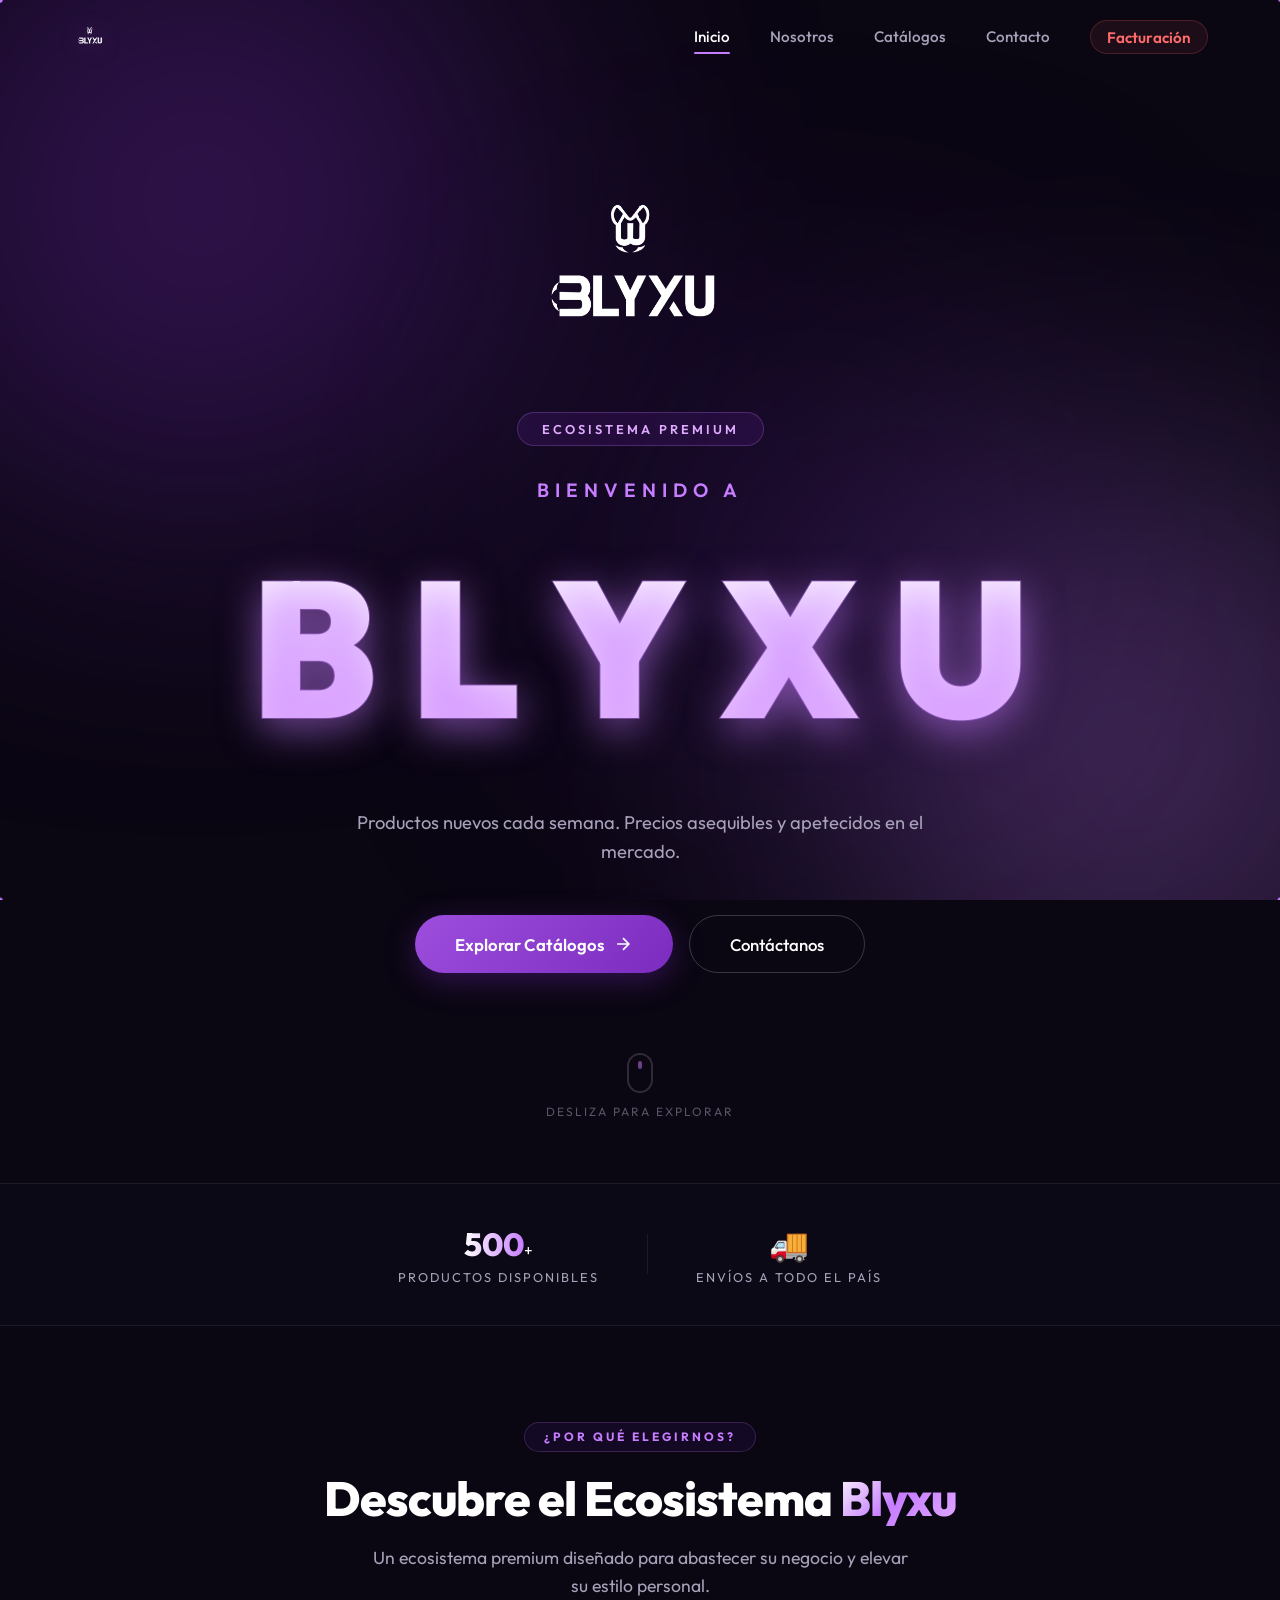
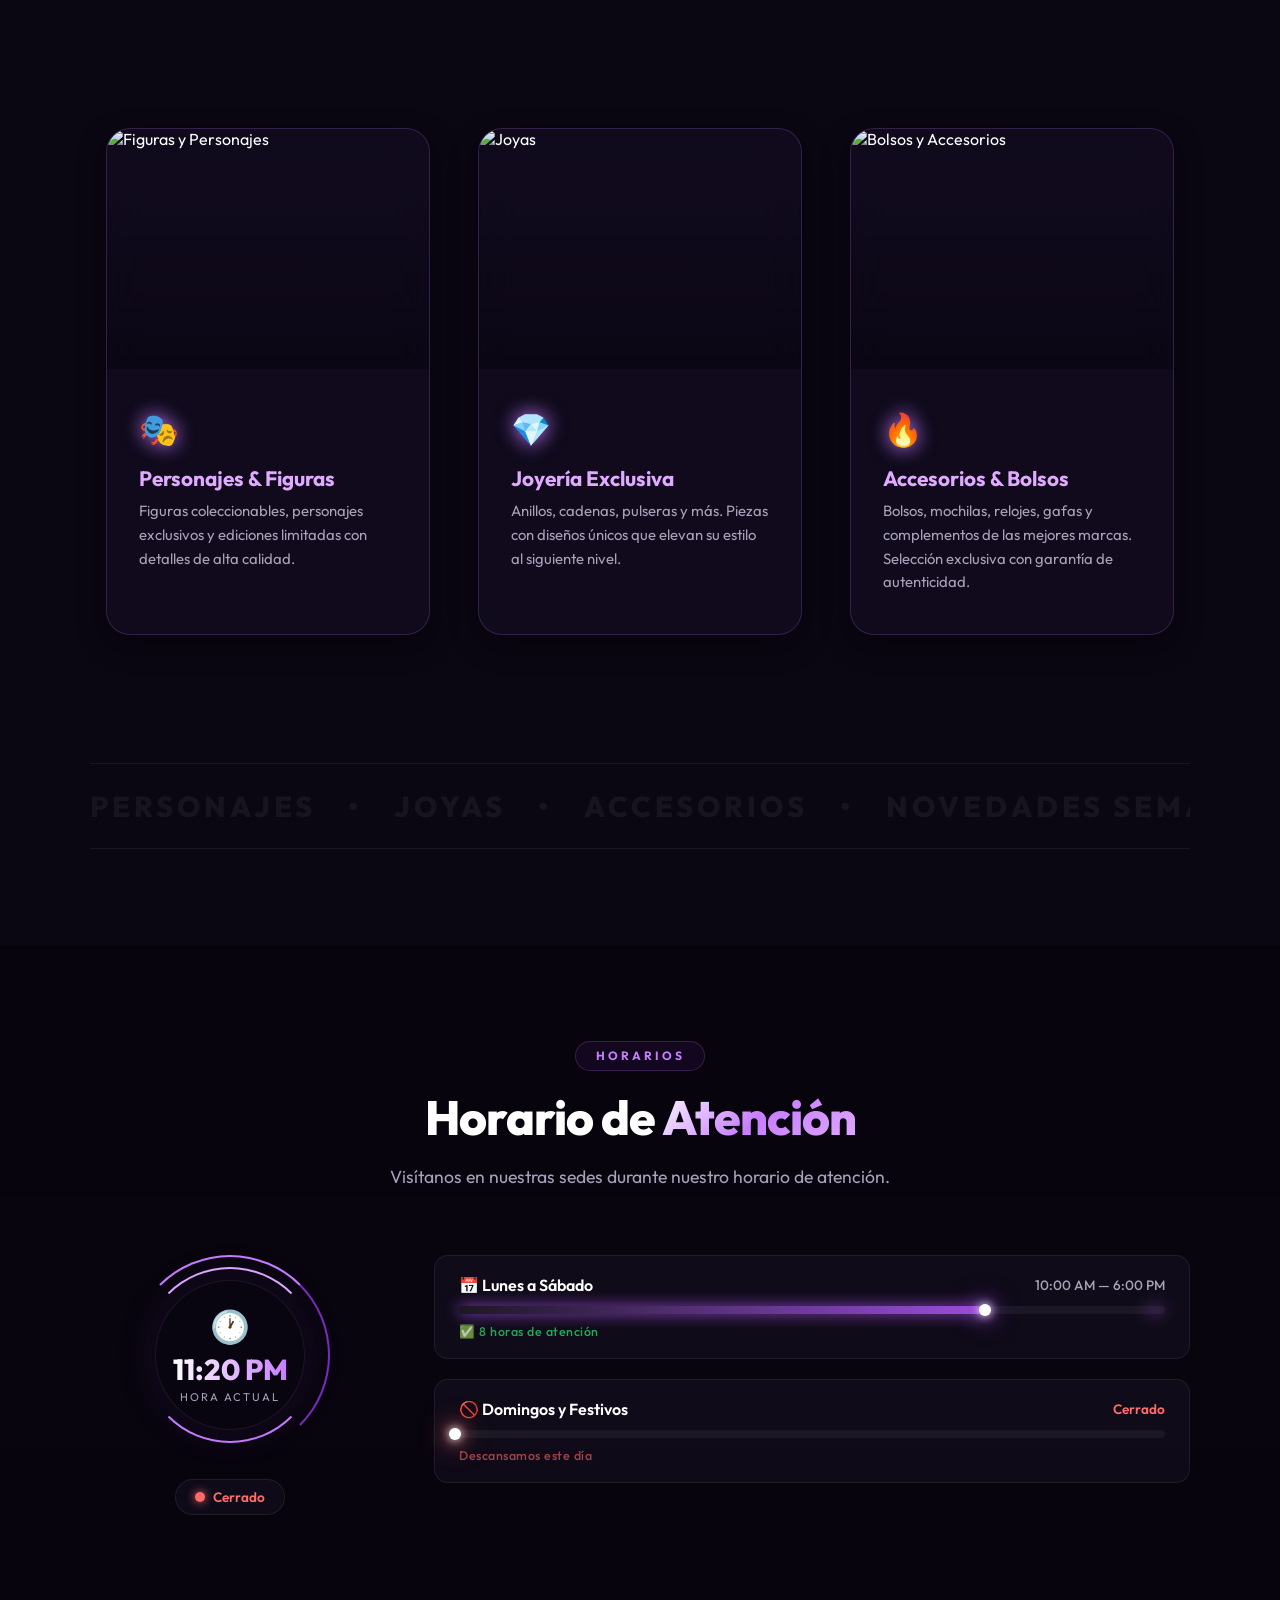
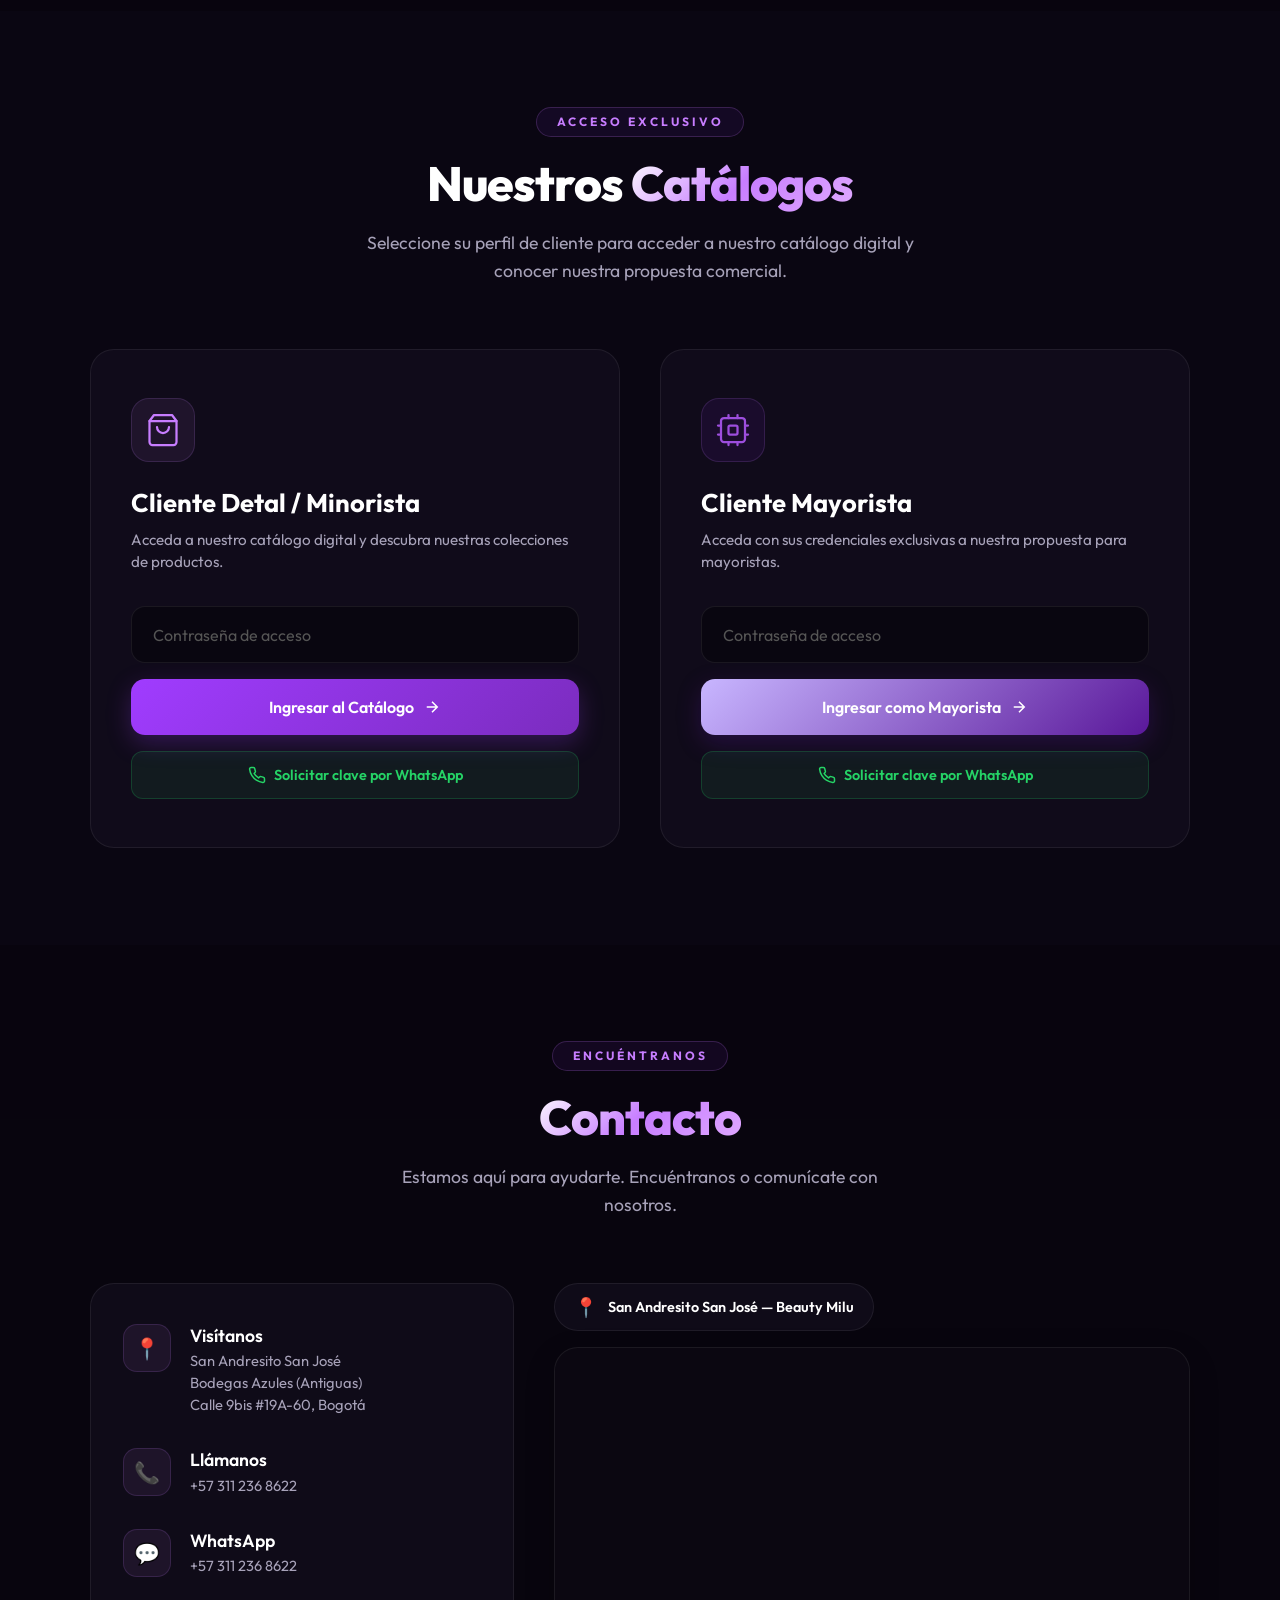
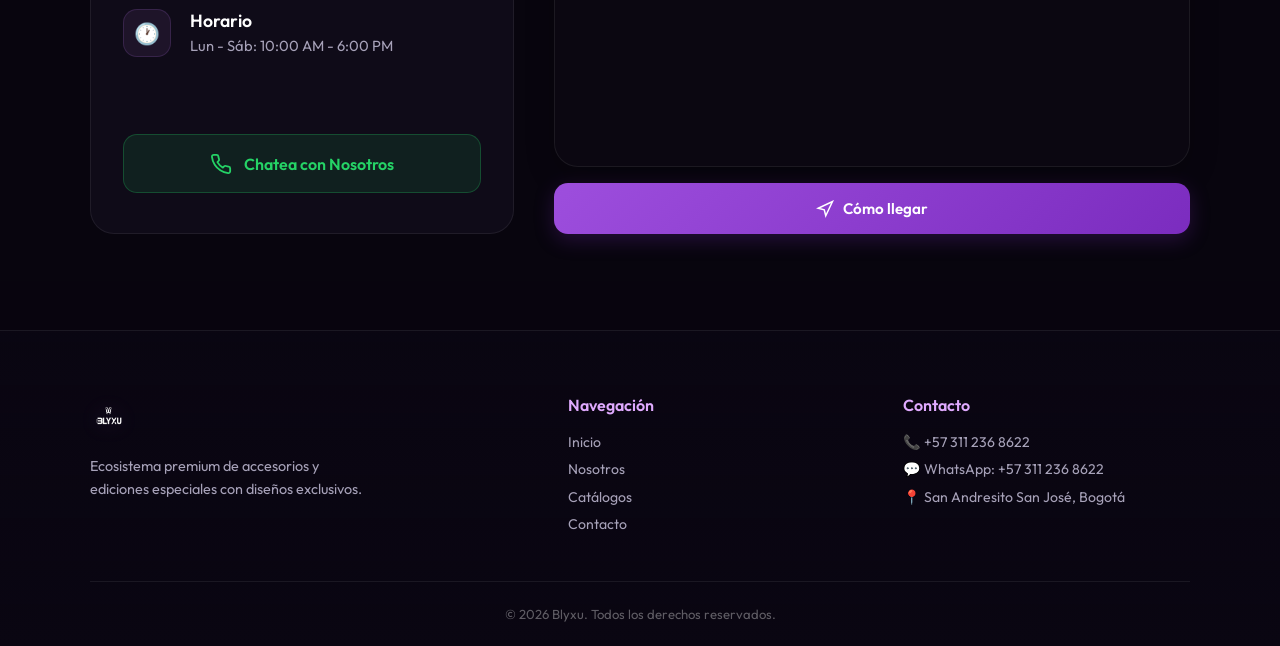
==== commit ec0dab84: "Add files via upload" ====
--- a/index.html
+++ b/index.html
@@ -249,6 +249,7 @@
                                 <path d="M16 10a4 4 0 0 1-8 0" />
                             </svg>
                         </div>
+                        <h3>Cliente Detal / Minorista</h3>
                         <p>Acceda a nuestro catálogo digital y descubra nuestras colecciones de productos.</p>
                         <form id="form-detal" class="catalog-form">
                             <div class="input-wrap">
--- a/style.css
+++ b/style.css
@@ -270,19 +270,52 @@
 .bar-track {
     position: relative;
     width: 100%;
-    height: 6px;
+    height: 8px;
     background: rgba(255, 255, 255, .05);
-    border-radius: 6px;
-    overflow: hidden;
+    border-radius: 10px;
+    /* overflow: hidden; Removed to allow the "comet head" to glow outside */
 }
 
 .bar-fill {
     height: 100%;
     width: 0;
-    background: linear-gradient(90deg, var(--bar-color), rgba(255, 255, 255, .3));
-    border-radius: 6px;
+    background: linear-gradient(90deg, transparent, var(--bar-color));
+    border-radius: 10px;
     transition: width 1.5s cubic-bezier(.16, 1, .3, 1);
     position: relative;
+    box-shadow: 0 0 15px var(--bar-color);
+}
+
+/* Comet Head / Spark Effect */
+.bar-fill::after {
+    content: '';
+    position: absolute;
+    top: 50%;
+    right: -2px;
+    width: 12px;
+    height: 12px;
+    background: #fff;
+    border-radius: 50%;
+    transform: translateY(-50%);
+    box-shadow:
+        0 0 10px #fff,
+        0 0 20px var(--bar-color),
+        0 0 30px var(--bar-color);
+    animation: barCometPulse 1.5s infinite;
+}
+
+@keyframes barCometPulse {
+
+    0%,
+    100% {
+        transform: translateY(-50%) scale(1);
+        opacity: 1;
+    }
+
+    50% {
+        transform: translateY(-50%) scale(1.5);
+        opacity: 0.8;
+    }
 }
 
 .bar-fill.animated {
@@ -872,21 +905,6 @@
     font-weight: 400;
 }
 
-/* ===== FEATURES ===== */
-.features-grid {
-    display: grid;
-    grid-template-columns: repeat(auto-fit, minmax(300px, 1fr));
-    gap: 2rem;
-    perspective: 1200px;
-}
-
-.feature-card {
-    background: var(--glass);
-    border: 1px solid var(--glass-border);
-    border-radius: var(--radius);
-    overflow: hidden;
-    transition: all .45s cubic-bezier(.4, 0, .2, 1);
-}
 
 /* Card Deployment Animation (Premium Fan Spread) */
 /* Card Deployment Animation (Super Premium Reveal) */
@@ -2170,4 +2188,27 @@
         font-size: 18vw;
         -webkit-text-stroke-width: 1px;
     }
+
+    /* Features Mobile Fix */
+    .features-grid {
+        grid-template-columns: 1fr !important;
+        gap: 2rem !important;
+        padding: 2rem 1.5rem !important;
+        perspective: none !important;
+    }
+
+    .feature-card:nth-child(n).reveal-on-scroll {
+        transform: translateY(30px) scale(0.98) !important;
+        opacity: 0 !important;
+        transition: all 0.8s ease !important;
+    }
+
+    .feature-card.reveal-on-scroll.visible {
+        transform: translateY(0) scale(1) !important;
+        opacity: 1 !important;
+    }
+
+    .feature-img-wrap {
+        height: 200px !important;
+    }
 }
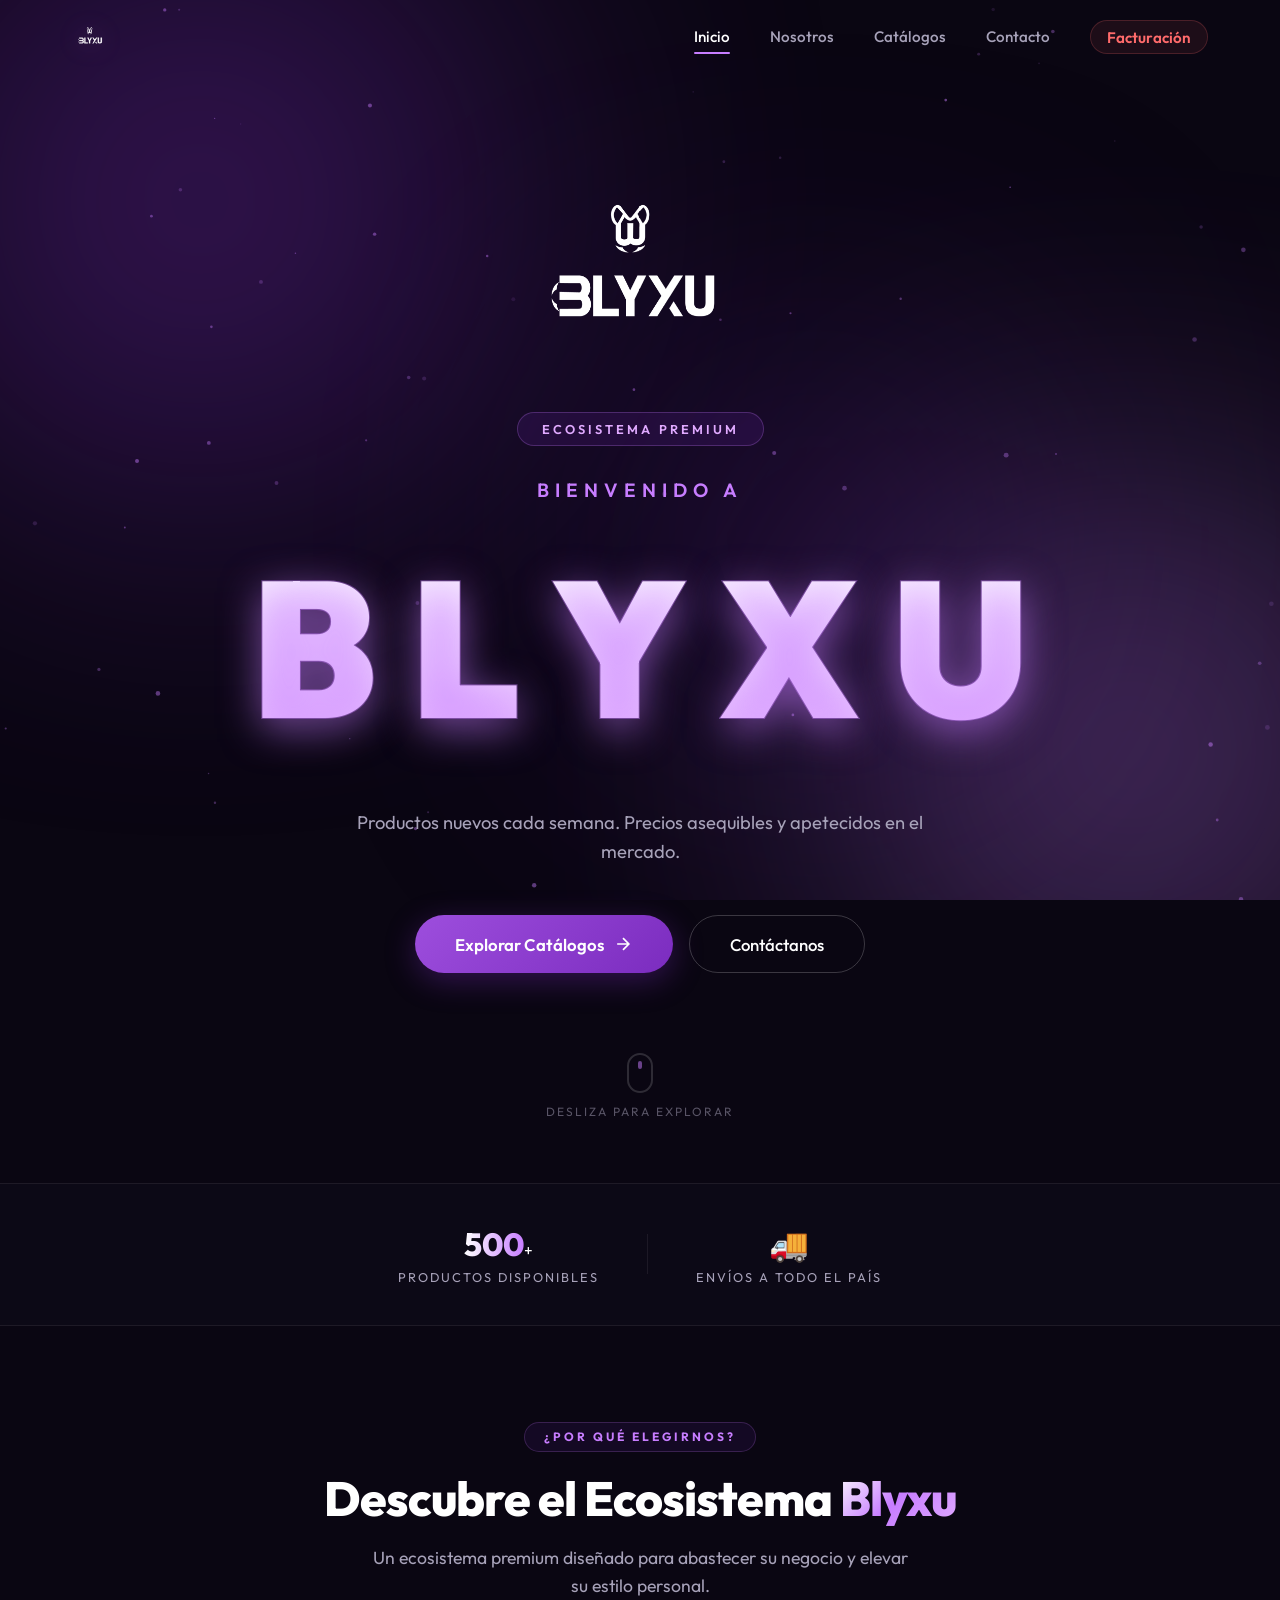
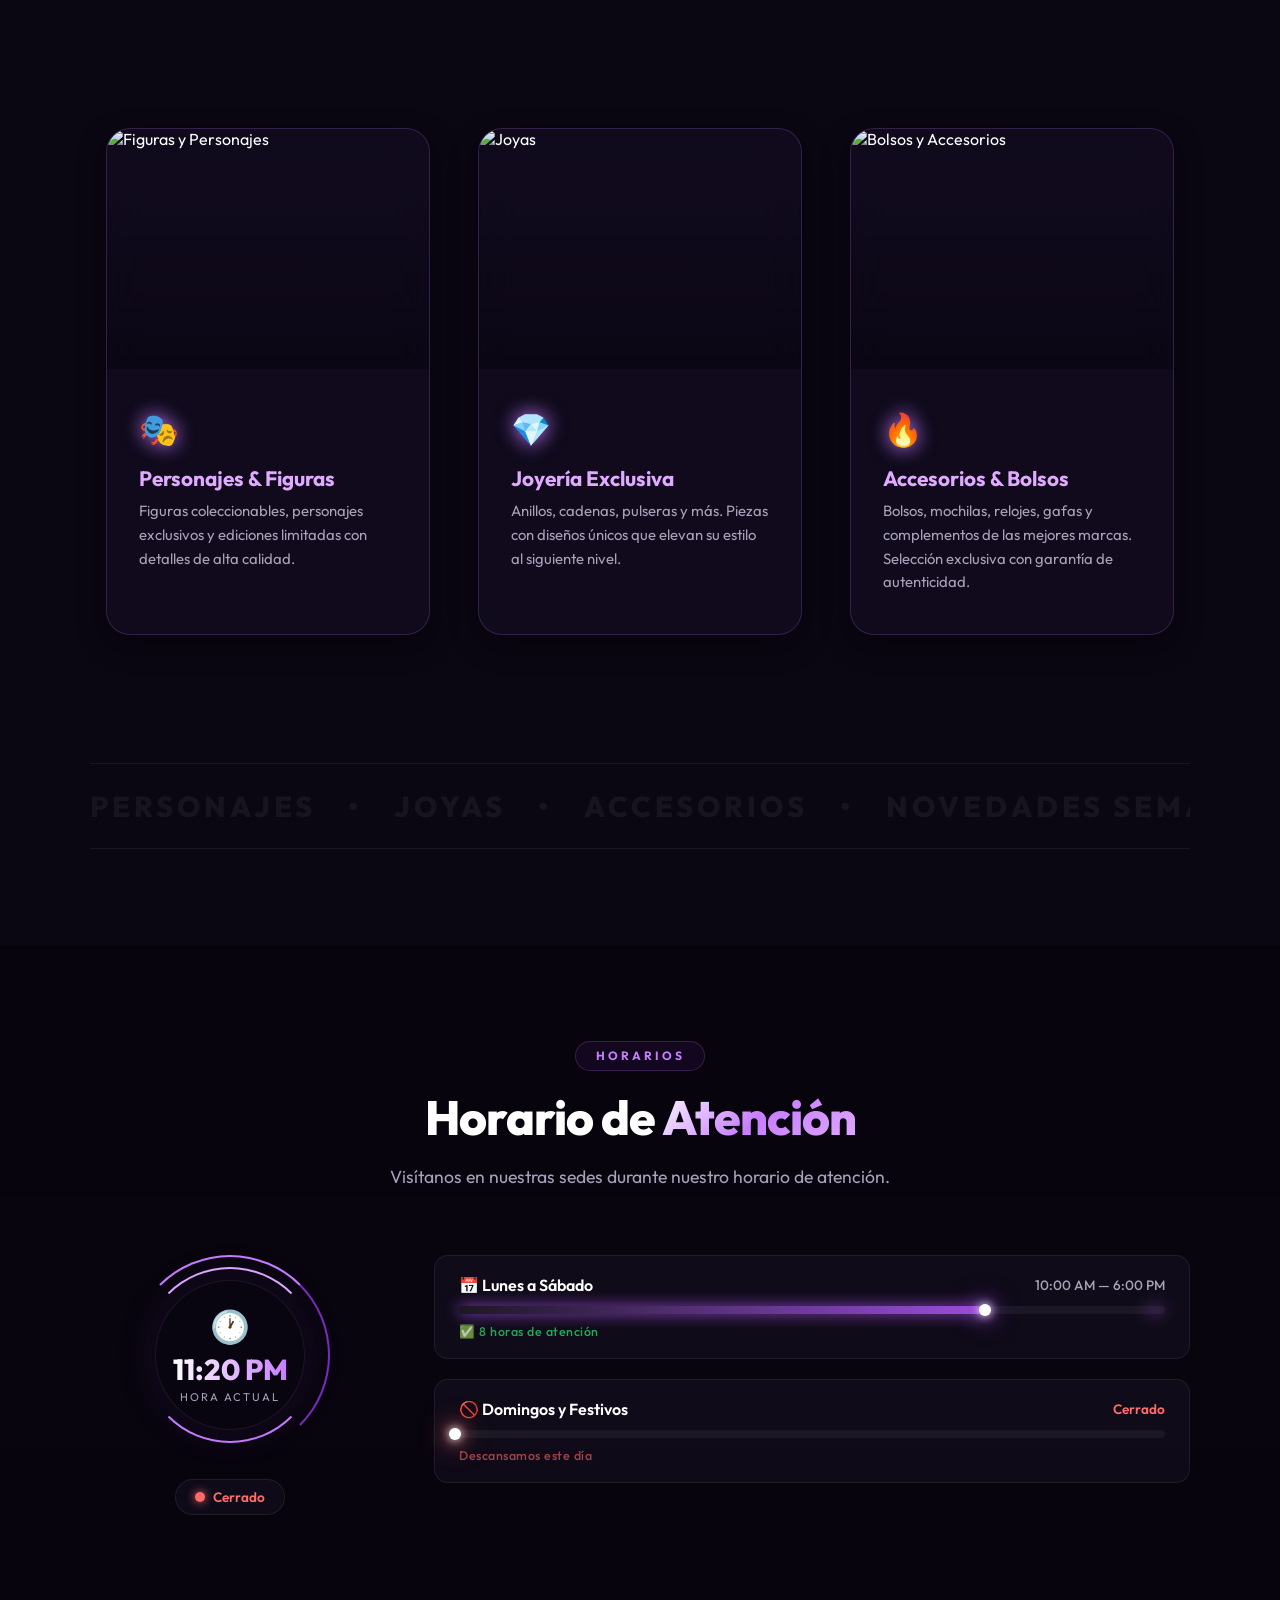
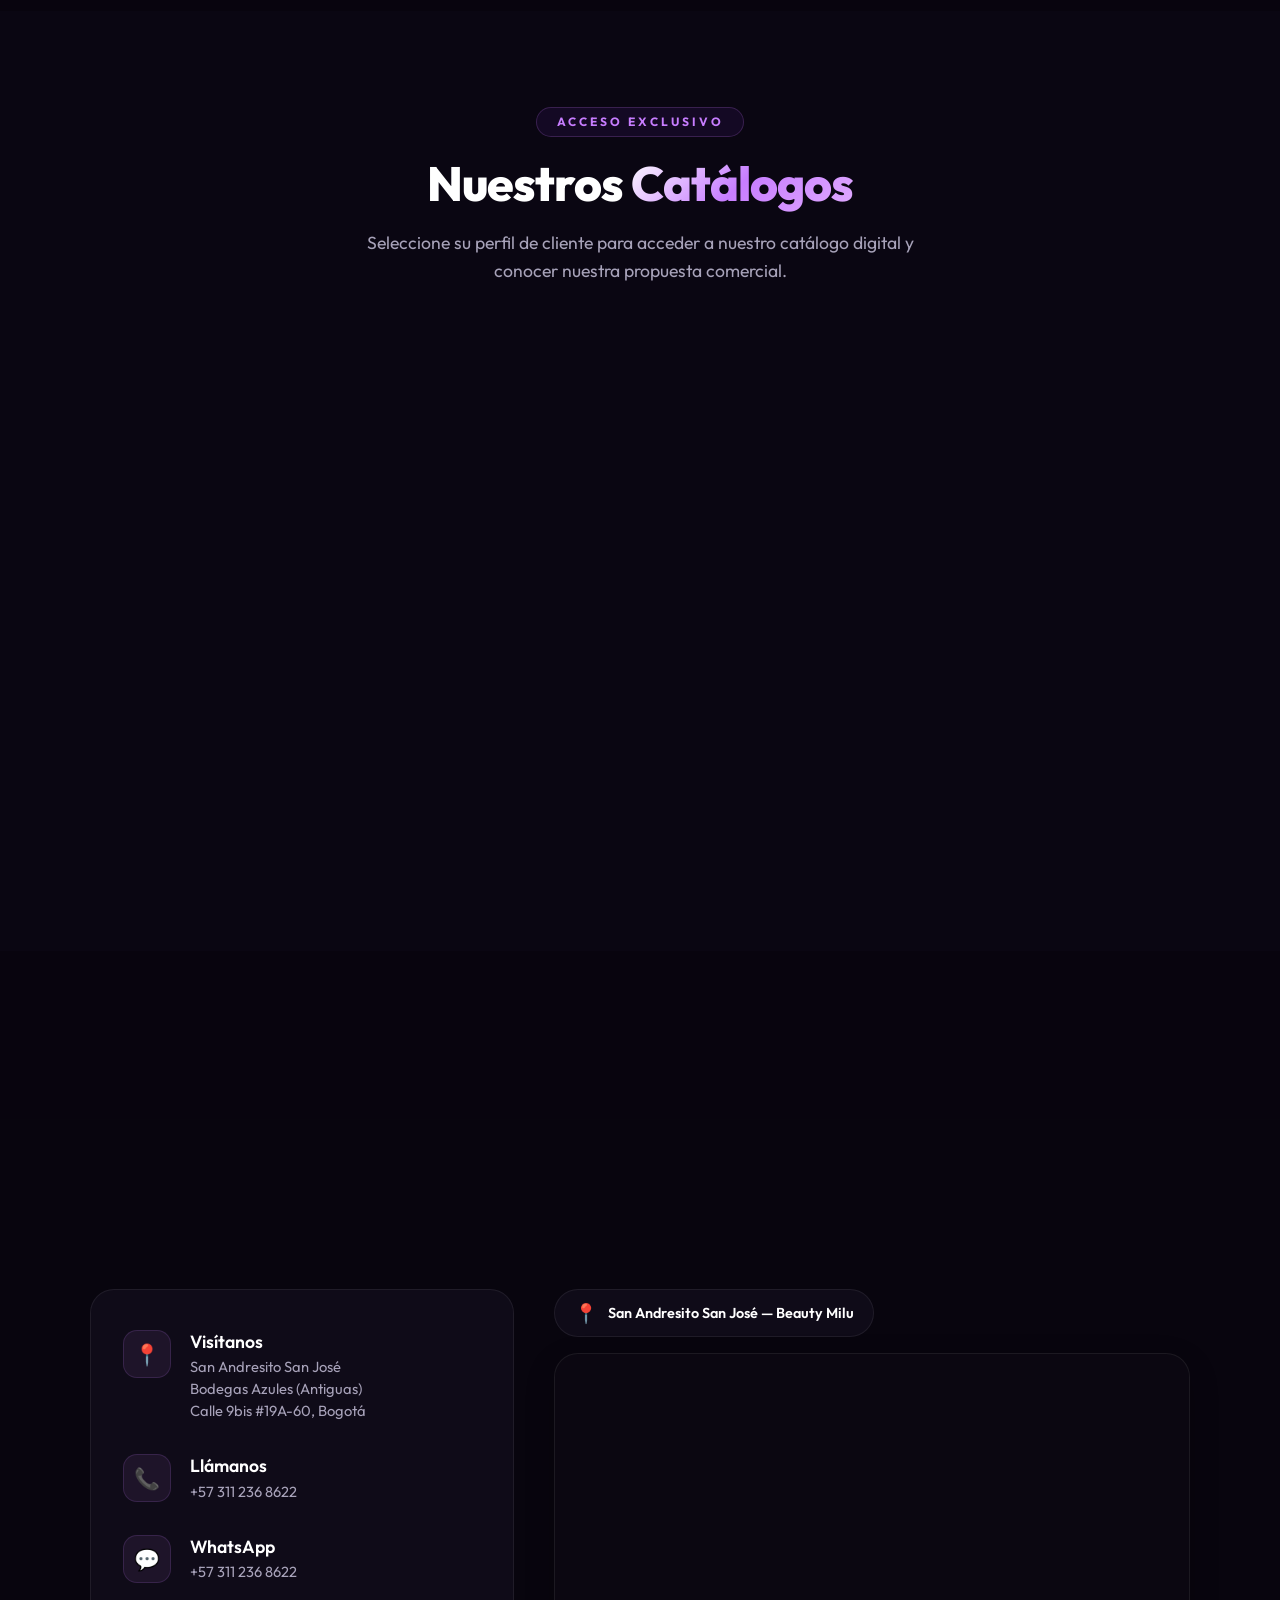
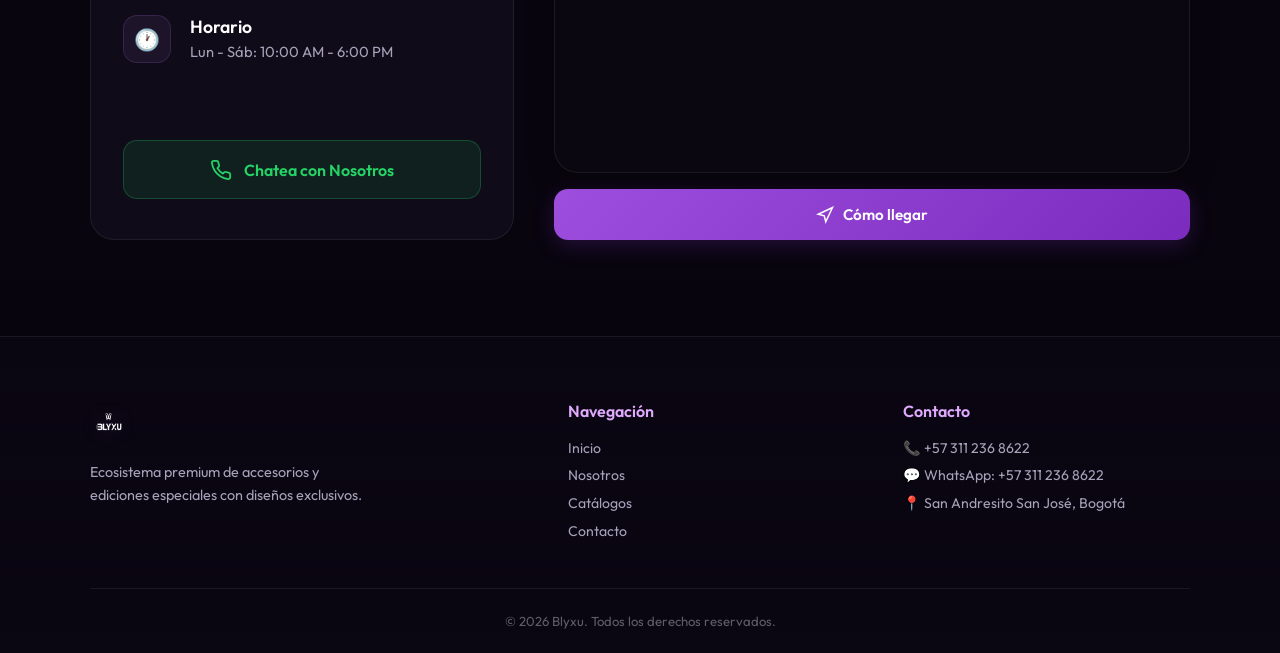
==== commit b8fb9c5e: "Add files via upload" ====
--- a/index.html
+++ b/index.html
@@ -10,6 +10,7 @@
     <link href="https://fonts.googleapis.com/css2?family=Outfit:wght@300;400;500;600;700;800;900&display=swap"
         rel="stylesheet">
     <link rel="stylesheet" href="style.css">
+    <link rel="stylesheet" href="cursor.css">
 </head>
 
 <body>
@@ -436,6 +437,7 @@
     </footer>
 
     <script src="script.js"></script>
+    <script src="cursor.js"></script>
 </body>
 
 </html>
--- a/style.css
+++ b/style.css
@@ -1350,33 +1350,60 @@
     display: inline-flex;
     align-items: center;
     justify-content: center;
-    gap: .6rem;
+    gap: .8rem;
     width: 100%;
-    padding: 1.1rem;
-    border: none;
-    border-radius: 14px;
-    font-size: 1rem;
-    font-weight: 600;
+    padding: 1.2rem;
+    border: 1px solid rgba(255, 255, 255, 0.1);
+    border-radius: 16px;
+    font-size: 1.05rem;
+    font-weight: 800;
     font-family: inherit;
     cursor: pointer;
-    transition: all .35s cubic-bezier(.4, 0, .2, 1);
+    transition: all .4s cubic-bezier(.175, .885, .32, 1.275);
+    position: relative;
+    overflow: hidden;
+    letter-spacing: 0.5px;
+}
+
+.btn-catalog::before {
+    content: '';
+    position: absolute;
+    top: 0;
+    left: -100%;
+    width: 100%;
+    height: 100%;
+    background: linear-gradient(90deg, transparent, rgba(255,255,255,0.2), transparent);
+    transition: left 0.5s;
+}
+
+.btn-catalog:hover::before {
+    left: 100%;
 }
 
 .btn-catalog:hover {
-    transform: translateY(-3px) scale(1.02);
-    filter: brightness(1.12);
+    transform: translateY(-5px) scale(1.02);
+    filter: brightness(1.1);
 }
 
 .btn-detal {
     background: linear-gradient(135deg, #a03cff, #7b2cbf);
     color: #fff;
-    box-shadow: 0 8px 25px rgba(160, 60, 255, .25);
+    box-shadow: 0 8px 25px rgba(160, 60, 255, 0.4);
+    animation: neonPulsePurple 3s infinite;
 }
 
 .btn-mayorista {
     background: linear-gradient(135deg, #c8b6ff, #5a189a);
     color: #fff;
-    box-shadow: 0 8px 25px rgba(90, 24, 154, .3);
+    box-shadow: 0 8px 25px rgba(90, 24, 154, 0.4);
+    animation: neonPulsePurple 3s infinite;
+    animation-delay: 1.5s;
+}
+
+@keyframes neonPulsePurple {
+    0% { box-shadow: 0 8px 25px rgba(123, 44, 191, 0.4), 0 0 0 0 rgba(199, 125, 255, 0.2); }
+    50% { box-shadow: 0 15px 40px rgba(123, 44, 191, 0.6), 0 0 20px 10px rgba(199, 125, 255, 0); }
+    100% { box-shadow: 0 8px 25px rgba(123, 44, 191, 0.4), 0 0 0 0 rgba(199, 125, 255, 0); }
 }
 
 .btn-whatsapp {
@@ -1401,9 +1428,40 @@
     box-shadow: 0 6px 18px rgba(37, 211, 102, .12);
 }
 
+@media(max-width:768px) {
+    .catalog-cards {
+        grid-template-columns: 1fr;
+        gap: 1.5rem;
+    }
+    .catalog-card {
+        padding: 2.5rem 1.8rem;
+        border-radius: 20px;
+    }
+    .catalog-card h3 {
+        font-size: 1.4rem;
+    }
+    .catalog-icon {
+        width: 55px;
+        height: 55px;
+        margin-bottom: 1.2rem;
+    }
+    .btn-catalog {
+        padding: 1.1rem;
+        font-size: 1rem;
+    }
+}
 @media(max-width:500px) {
     .catalog-cards {
-        grid-template-columns: 1fr
+        gap: 1.2rem;
+    }
+    .catalog-card {
+        padding: 2rem 1.2rem;
+    }
+    .catalog-card h3 {
+        font-size: 1.3rem;
+    }
+    .btn-catalog {
+        font-size: 0.9rem;
     }
 }
 
@@ -2211,4 +2269,4 @@
     .feature-img-wrap {
         height: 200px !important;
     }
-}+}
--- a/cursor.css
+++ b/cursor.css
@@ -0,0 +1,38 @@
+/* Custom Cursor Styles */
+.custom-cursor {
+    width: 30px;
+    height: 30px;
+    border: 2px solid #c77dff;
+    border-radius: 50%;
+    position: fixed;
+    pointer-events: none;
+    z-index: 100000;
+    transition: transform 0.15s ease-out, background-color 0.3s, border-color 0.3s;
+    transform: translate(-50%, -50%);
+    box-shadow: 0 0 15px rgba(199, 125, 255, 0.4);
+}
+.custom-cursor-dot {
+    width: 6px;
+    height: 6px;
+    background: #fff;
+    border-radius: 50%;
+    position: fixed;
+    pointer-events: none;
+    z-index: 100001;
+    transform: translate(-50%, -50%);
+    transition: transform 0.05s linear;
+}
+
+/* Ocultar el cursor original en escritorio */
+@media (min-width: 769px) {
+    html, body, a, button, .btn, .nav-link, .interactive, .prod-img, .catalog-card, .btn-add, .chip, .cart-float, .category-header {
+        cursor: none !important;
+    }
+}
+
+/* En dispositivos táctiles, no mostrar el cursor personalizado */
+@media (max-width: 768px) {
+    .custom-cursor, .custom-cursor-dot {
+        display: none !important;
+    }
+}
